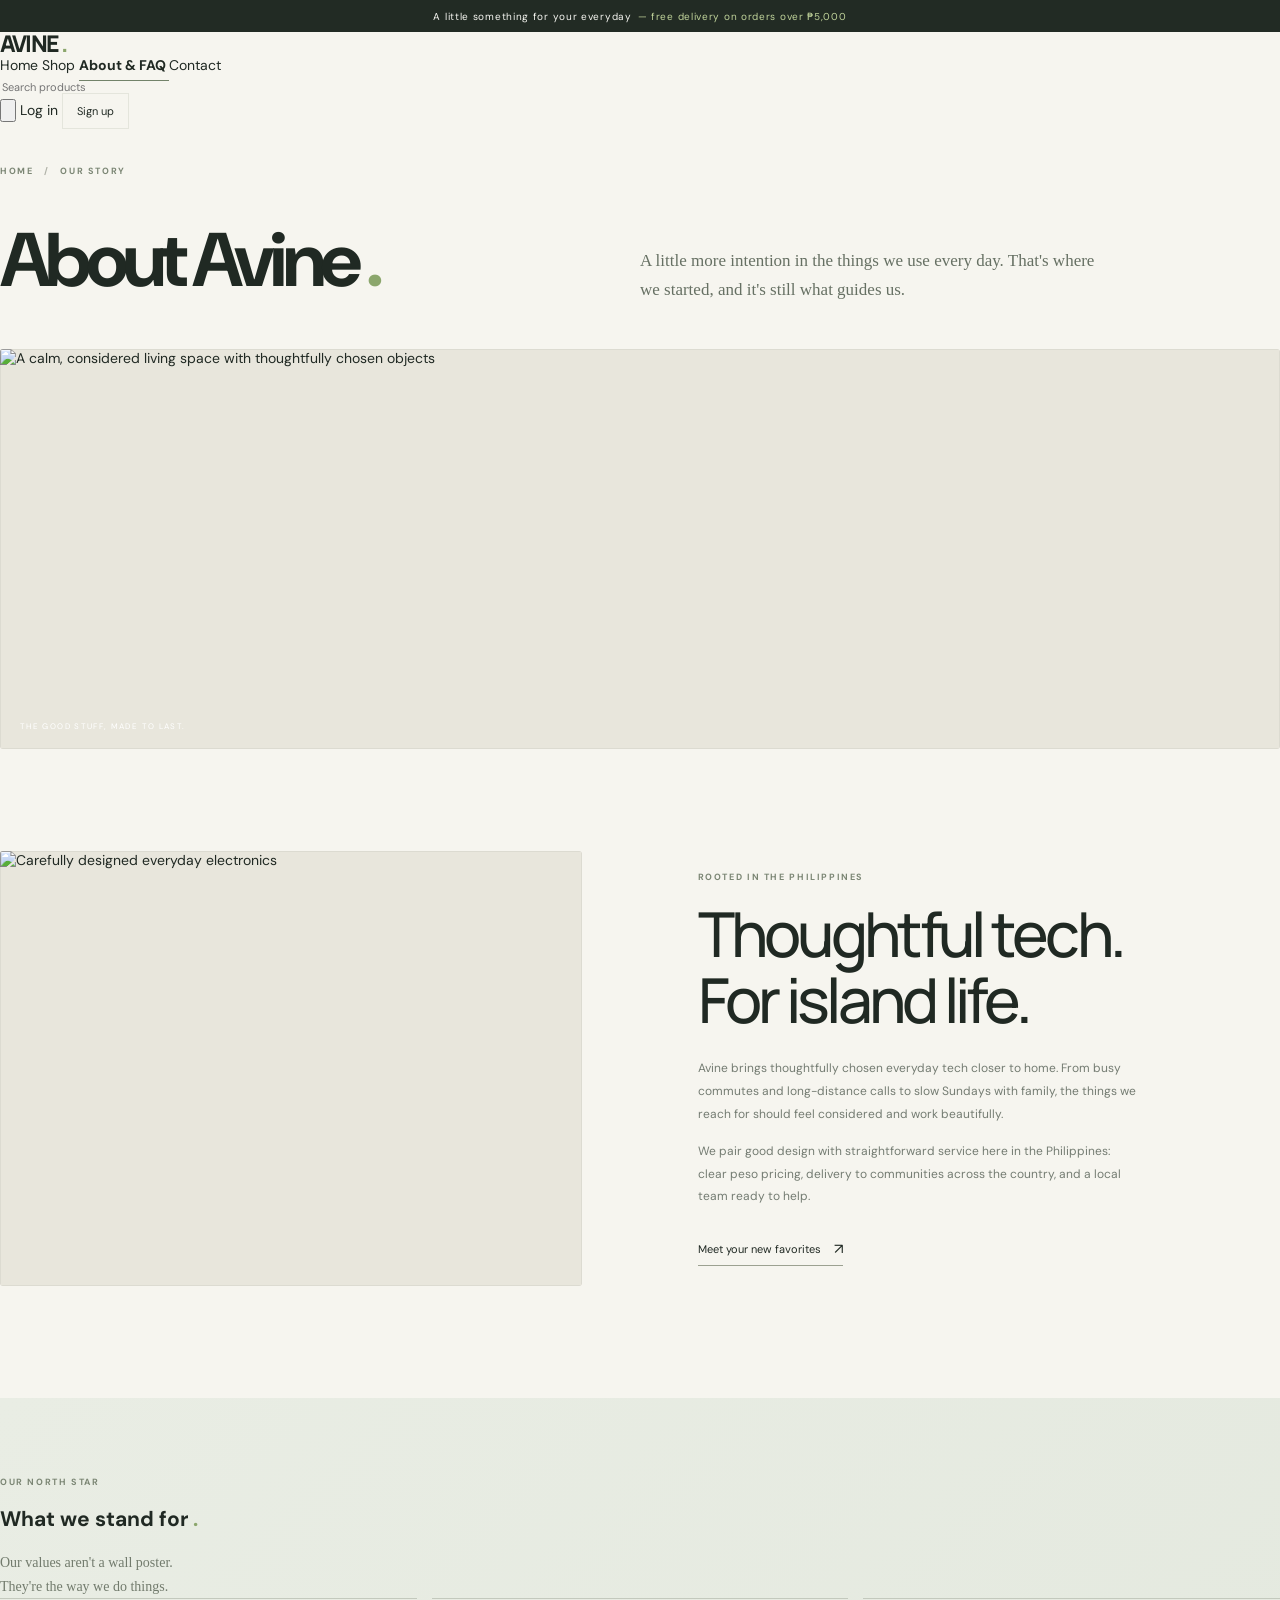
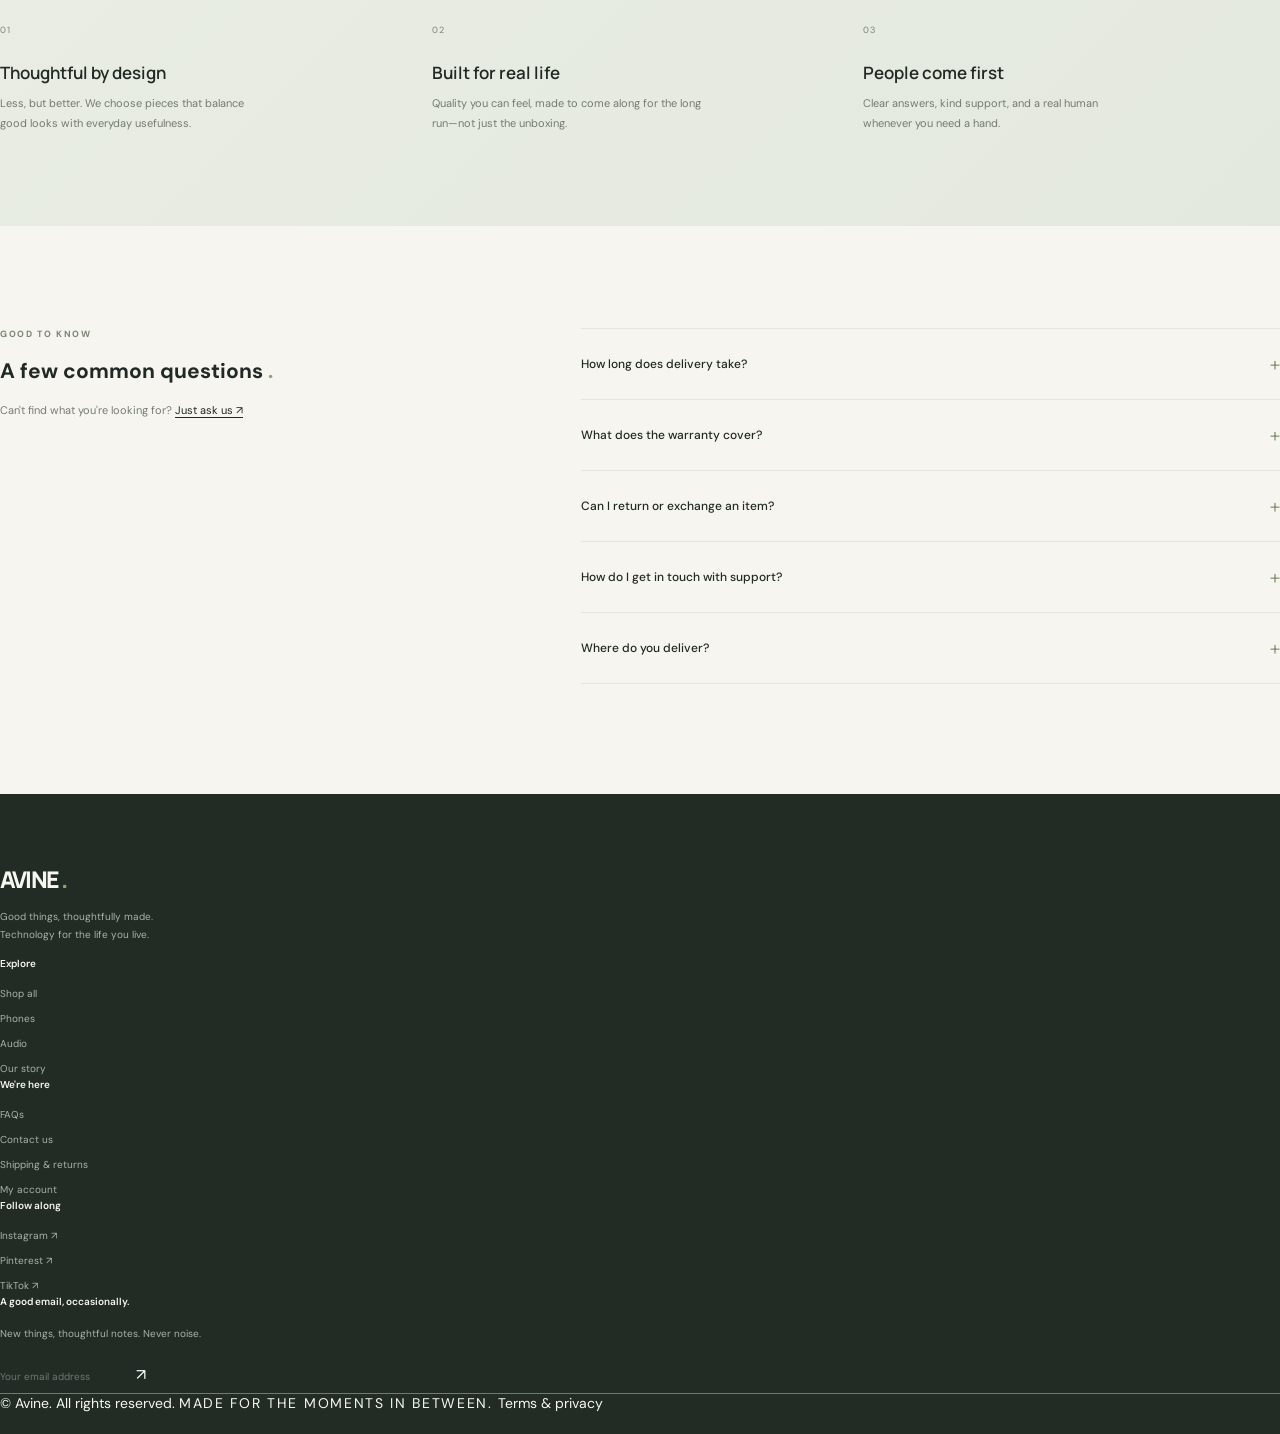
==== about-faq.html @ 767d678d "fixed layout" ====
<!DOCTYPE html>
<html class="scroll-smooth" lang="en-PH">
 <head>
  <meta charset="utf-8"/>
  <meta content="width=device-width, initial-scale=1.0" name="viewport"/>
  <meta content="#f4f2eb" name="theme-color"/>
  <title>
   Our story &amp; FAQs — AVINE
  </title>
  <script>
   if(localStorage.getItem('avine-theme')==='dark')document.documentElement.classList.add('dark');
  </script>
  <script src="https://cdn.tailwindcss.com">
  </script>
  <script>
   tailwind.config={darkMode:'class',theme:{extend:{fontFamily:{sans:['Inter','sans-serif'],display:['Manrope','sans-serif']}}}}
  </script>
  <link href="https://fonts.googleapis.com" rel="preconnect"/>
  <link crossorigin="" href="https://fonts.gstatic.com" rel="preconnect"/>
  <link href="https://fonts.googleapis.com/css2?family=DM+Sans:wght@400;500;600;700&amp;family=Manrope:wght@400;500;600;700;800&amp;display=swap" rel="stylesheet"/>
  <link href="styles.css" rel="stylesheet"/>
 </head>
 <body data-page="about">
  <div class="announcement flex h-8 items-center justify-center gap-1.5 bg-[#222b24] text-[10px] tracking-[.07em] text-[#f8f8f3] dark:bg-[#101612] dark:text-[#edf1e9]">
   A little something for your everyday
   <span class="text-[#c1d49b] dark:text-[#c7d9ad]">
    — free delivery on orders over ₱5,000
   </span>
  </div>
  <header class="site-header relative z-10 flex h-[82px] items-center justify-between border-b border-[var(--line)] bg-[var(--paper)] px-[52px] max-[1200px]:px-[30px] max-[760px]:h-[68px] max-[760px]:px-4 sticky top-0 shadow-[0_5px_24px_rgba(35,44,36,.035)] backdrop-blur-[16px] dark:bg-[rgba(23,29,25,.96)] dark:border-[var(--line)]">
   <a aria-label="Avine home" class="brand" href="index.html">
    AVINE
    <span class="brand-dot">
     .
    </span>
   </a>
   <button aria-expanded="false" aria-label="Open navigation" class="menu-toggle">
    <span>
    </span>
    <span>
    </span>
   </button>
   <nav aria-label="Main navigation" class="main-nav min-[761px]:flex items-center gap-[31px] ml-[5%] max-[1200px]:gap-[19px] max-[1200px]:ml-[1%]">
    <a href="index.html">
     Home
    </a>
    <a href="shop.html">
     Shop
    </a>
    <a class="active text-[var(--ink)] text-[12px] text-[var(--muted)] transition-colors hover:text-[var(--ink)] dark:text-[#edf1e9]" href="about-faq.html">
     About &amp; FAQ
    </a>
    <a href="contact.html">
     Contact
    </a>
   </nav>
   <div class="header-actions flex items-center gap-[22px] max-[1200px]:gap-3 max-[760px]:gap-2 max-[390px]:gap-[7px]">
    <form action="shop.html" class="search-form flex h-[34px] w-[178px] items-center border-b border-[var(--line)] max-[1200px]:w-[135px] max-[760px]:w-auto max-[760px]:border-0">
     <input aria-label="Search products" class="w-full border-0 bg-transparent text-[11px] text-[var(--ink)] outline-none" name="q" placeholder="Search products"/>
     <button aria-label="Search">
      <svg class="h-[17px] w-[17px] fill-none stroke-current" viewbox="0 0 24 24">
       <circle cx="11" cy="11" r="7">
       </circle>
       <path d="m16 16 4 4">
       </path>
      </svg>
     </button>
    </form>
    <button aria-label="Switch color theme" class="theme-toggle inline-flex cursor-pointer items-center border-0 bg-transparent p-[5px]">
     <svg class="h-[17px] w-[17px] fill-none stroke-current sun-icon" viewbox="0 0 24 24">
      <circle cx="12" cy="12" r="4">
      </circle>
      <path d="M12 2v2m0 16v2M4.93 4.93l1.42 1.42m11.3 11.3 1.42 1.42M2 12h2m16 0h2M4.93 19.07l1.42-1.42m11.3-11.3 1.42-1.42">
      </path>
     </svg>
     <svg class="h-[17px] w-[17px] fill-none stroke-current moon-icon" viewbox="0 0 24 24">
      <path d="M20.2 15.1A8.5 8.5 0 0 1 8.9 3.8 8.5 8.5 0 1 0 20.2 15.1Z">
      </path>
     </svg>
    </button>
    <a class="login-link text-[11px]" href="auth.html">
     Log in
    </a>
    <a class="cart-link flex items-center gap-[7px] whitespace-nowrap text-[11px]" href="auth.html">
     <svg class="h-[17px] w-[17px] fill-none stroke-current" viewbox="0 0 24 24">
      <path d="M3 3h2l2.2 11.1a2 2 0 0 0 2 1.6h8.9a2 2 0 0 0 1.9-1.4L22 8H6">
      </path>
      <circle cx="10" cy="20" r="1">
      </circle>
      <circle cx="18" cy="20" r="1">
      </circle>
     </svg>
     <span>
      Cart (
      <b data-cart-count="">
       0
      </b>
      )
     </span>
    </a>
   </div>
  </header>
  <main>
   <section class="about-intro section-wrap mx-auto w-[min(1280px,calc(100%-104px))] max-[1200px]:w-[calc(100%-60px)] max-[760px]:w-[calc(100%-40px)]">
    <p class="eyebrow">
     <a href="index.html">
      HOME
     </a>
     <span>
      /
     </span>
     OUR STORY
    </p>
    <div class="about-intro-grid">
     <h1 class="font-[var(--display)] text-[clamp(58px,7.4vw,106px)] font-medium leading-[.95] tracking-[-.075em] mb-[22px]">
      About Avine
      <span class="brand-dot">
       .
      </span>
     </h1>
     <p>
      A little more intention in the things we use every day. That's where we started, and it's still what guides us.
     </p>
    </div>
    <div class="about-intro-image">
     <img alt="A calm, considered living space with thoughtfully chosen objects" src="https://images.unsplash.com/photo-1494438639946-1ebd1d20bf85?auto=format&amp;fit=crop&amp;w=1800&amp;q=85"/>
     <span>
      THE GOOD STUFF, MADE TO LAST.
     </span>
    </div>
   </section>
   <section class="section-wrap story-section mx-auto w-[min(1280px,calc(100%-104px))] max-[1200px]:w-[calc(100%-60px)] max-[760px]:w-[calc(100%-40px)]">
    <div class="story-image">
     <img alt="Carefully designed everyday electronics" src="https://images.unsplash.com/photo-1498049794561-7780e7231661?auto=format&amp;fit=crop&amp;w=1000&amp;q=85"/>
    </div>
    <div class="story-copy">
     <p class="eyebrow">
      ROOTED IN THE PHILIPPINES
     </p>
     <h2>
      Thoughtful tech.
      <br/>
      For island life.
     </h2>
     <p>
      Avine brings thoughtfully chosen everyday tech closer to home. From busy commutes and long-distance calls to slow Sundays with family, the things we reach for should feel considered and work beautifully.
     </p>
     <p>
      We pair good design with straightforward service here in the Philippines: clear peso pricing, delivery to communities across the country, and a local team ready to help.
     </p>
     <a class="text-link" href="shop.html">
      Meet your new favorites
      <span>
       ↗
      </span>
     </a>
    </div>
   </section>
   <section class="values-section">
    <div class="section-wrap mx-auto w-[min(1280px,calc(100%-104px))] max-[1200px]:w-[calc(100%-60px)] max-[760px]:w-[calc(100%-40px)]">
     <div class="section-heading mb-[43px] flex items-end justify-between max-[760px]:mb-[27px] max-[760px]:gap-[13px] max-[760px]:items-start max-[760px]:flex-col">
      <div>
       <p class="eyebrow">
        OUR NORTH STAR
       </p>
       <h2 class="font-[var(--display)] text-[clamp(30px,3.3vw,43px)] font-medium leading-[1.15] tracking-[-.065em] max-[760px]:text-[29px] max-[390px]:text-[26px]">
        What we stand for
        <span class="brand-dot">
         .
        </span>
       </h2>
      </div>
      <p>
       Our values aren't a wall poster.
       <br/>
       They're the way we do things.
      </p>
     </div>
     <div class="standards-grid">
      <article>
       <span>
        01
       </span>
       <h3>
        Thoughtful by design
       </h3>
       <p>
        Less, but better. We choose pieces that balance good looks with everyday usefulness.
       </p>
      </article>
      <article>
       <span>
        02
       </span>
       <h3>
        Built for real life
       </h3>
       <p>
        Quality you can feel, made to come along for the long run—not just the unboxing.
       </p>
      </article>
      <article>
       <span>
        03
       </span>
       <h3>
        People come first
       </h3>
       <p>
        Clear answers, kind support, and a real human whenever you need a hand.
       </p>
      </article>
     </div>
    </div>
   </section>
   <section class="section-wrap faq-section mx-auto w-[min(1280px,calc(100%-104px))] max-[1200px]:w-[calc(100%-60px)] max-[760px]:w-[calc(100%-40px)]" id="faq">
    <div class="faq-heading">
     <p class="eyebrow">
      GOOD TO KNOW
     </p>
     <h2 class="font-[var(--display)] text-[clamp(30px,3.3vw,43px)] font-medium leading-[1.15] tracking-[-.065em] max-[760px]:text-[29px] max-[390px]:text-[26px]">
      A few common questions
      <span class="brand-dot">
       .
      </span>
     </h2>
     <p>
      Can't find what you're looking for?
      <a href="contact.html">
       Just ask us ↗
      </a>
     </p>
    </div>
    <div class="faq-list">
     <details>
      <summary>
       How long does delivery take?
       <span>
        +
       </span>
      </summary>
      <p>
       Metro Manila orders usually arrive in 1–3 business days; provincial deliveries typically take 3–7 business days. Delivery times can vary for remote areas and during peak periods. Delivery is free on orders over ₱5,000, and we'll share tracking details when your order is on its way.
      </p>
     </details>
     <details>
      <summary>
       What does the warranty cover?
       <span>
        +
       </span>
      </summary>
      <p>
       Every Avine purchase includes a 2-year limited warranty covering defects in materials and workmanship. If something doesn't feel right, reach out and our team will help make it right.
      </p>
     </details>
     <details>
      <summary>
       Can I return or exchange an item?
       <span>
        +
       </span>
      </summary>
      <p>
       Absolutely. You have 30 days from delivery to request a return or exchange for an unused item in its original packaging. Contact our local support team and we'll guide you through the process. Return conditions and any applicable fees will be confirmed before you send an item back.
      </p>
     </details>
     <details>
      <summary>
       How do I get in touch with support?
       <span>
        +
       </span>
      </summary>
      <p>
       Our support team is here Monday–Friday, 9:00am–6:00pm Philippine Time (PHT). Email us at hello@avine.ph or use the
       <a href="contact.html">
        contact form
       </a>
       . We aim to respond within one business day.
      </p>
     </details>
     <details>
      <summary>
       Where do you deliver?
       <span>
        +
       </span>
      </summary>
      <p>
       We deliver to serviceable addresses across the Philippines. Availability and delivery times may vary by location. Check your address at checkout or contact our team if you'd like help confirming coverage.
      </p>
     </details>
    </div>
   </section>
  </main>
  <footer class="site-footer">
   <div class="section-wrap mx-auto w-[min(1280px,calc(100%-104px))] max-[1200px]:w-[calc(100%-60px)] max-[760px]:w-[calc(100%-40px)]">
    <div class="footer-top grid grid-cols-[1.3fr_.7fr_.8fr_.8fr_1.35fr] gap-[35px] pb-[57px] max-[1200px]:grid-cols-[1.1fr_.7fr_.8fr_.8fr_1.2fr] max-[1200px]:gap-5 max-[760px]:grid-cols-2 max-[760px]:gap-x-[18px] max-[760px]:gap-y-8 max-[760px]:pb-[35px]">
     <div class="footer-brand">
      <a class="brand" href="index.html">
       AVINE
       <span class="brand-dot">
        .
       </span>
      </a>
      <p>
       Good things, thoughtfully made.
       <br/>
       Technology for the life you live.
      </p>
     </div>
     <div class="footer-column">
      <h4>
       Explore
      </h4>
      <a href="shop.html">
       Shop all
      </a>
      <a href="shop.html?category=Phones">
       Phones
      </a>
      <a href="shop.html?category=Audio">
       Audio
      </a>
      <a href="about-faq.html">
       Our story
      </a>
     </div>
     <div class="footer-column">
      <h4>
       We're here
      </h4>
      <a href="#faq">
       FAQs
      </a>
      <a href="contact.html">
       Contact us
      </a>
      <a href="contact.html">
       Shipping &amp; returns
      </a>
      <a href="auth.html">
       My account
      </a>
     </div>
     <div class="footer-column footer-social">
      <h4>
       Follow along
      </h4>
      <a href="https://www.instagram.com/">
       Instagram ↗
      </a>
      <a href="https://www.pinterest.com/">
       Pinterest ↗
      </a>
      <a href="https://www.tiktok.com/">
       TikTok ↗
      </a>
     </div>
     <div class="footer-newsletter">
      <h4>
       A good email, occasionally.
      </h4>
      <p>
       New things, thoughtful notes. Never noise.
      </p>
      <form class="newsletter-form flex">
       <input aria-label="Your email address" class="min-w-0 flex-1 bg-transparent" placeholder="Your email address" required="" type="email"/>
       <button aria-label="Subscribe">
        ↗
       </button>
      </form>
     </div>
    </div>
    <div class="footer-bottom flex items-center justify-between border-t border-[#495148] pt-[17px] text-[8px] text-[#aeb5ab] dark:border-[#374138] max-[760px]:grid max-[760px]:grid-cols-[1fr_auto] max-[760px]:gap-3">
     <span>
      © Avine. All rights reserved.
     </span>
     <span>
      MADE FOR THE MOMENTS IN BETWEEN.
     </span>
     <a href="about-faq.html">
      Terms &amp; privacy
     </a>
    </div>
   </div>
  </footer>
  <div aria-live="polite" class="toast" role="status">
  </div>
  <script src="script.js">
  </script>
 </body>
</html>
---- styles.css ----
:root{--paper:#f4f2eb;--surface:#fbfaf6;--ink:#1c211e;--muted:#787d74;--line:#dedfd6;--accent:#c1d49b;--accent-dark:#25372c;--white:#fff;--serif:Georgia,"Times New Roman",serif;--sans:"DM Sans",Arial,sans-serif;--display:"Manrope","DM Sans",Arial,sans-serif}
*{box-sizing:border-box}html{scroll-behavior:smooth}body{margin:0;background:var(--paper);color:var(--ink);font-family:var(--sans);font-size:14px;-webkit-font-smoothing:antialiased;transition:background .25s,color .25s}body,button,input,select,textarea{font-family:var(--sans)}button,a,input,select,textarea{-webkit-tap-highlight-color:transparent}button{color:inherit}a{color:inherit;text-decoration:none}img{display:block;max-width:100%}.brand{font:800 23px/1 var(--display);letter-spacing:-1.6px;color:var(--ink)}.brand-dot{color:#8ba66c}.main-nav a.active{font-weight:700}.search-form input{border:0;outline:0;background:transparent;font-size:11px;color:var(--ink)}.search-form button{border:0;background:transparent;padding:4px;cursor:pointer}.search-form svg,.cart-link svg,.theme-toggle svg{fill:none;stroke:currentColor;stroke-width:1.6;stroke-linecap:round;stroke-linejoin:round}.moon-icon{display:none}.dark .sun-icon{display:none}.dark .moon-icon{display:block}.cart-link b{font-weight:500}.menu-toggle{display:none}.eyebrow{margin:0 0 20px;font-size:9px;letter-spacing:.18em;font-weight:700;color:#7b8674}.eyebrow-line{display:inline-block;width:29px;height:1px;background:#829073;vertical-align:middle;margin-right:8px}.hero h1 span{font-family:var(--serif);font-style:italic;font-weight:400;letter-spacing:-.06em}.button span{font-size:16px;font-weight:400}.carousel-controls{display:flex;align-items:center;gap:14px;margin-top:70px}.carousel-controls>button{border:1px solid #c7c9bf;background:transparent;border-radius:50%;width:34px;height:34px;cursor:pointer}.carousel-dots{display:flex;gap:6px;margin:0 6px}.carousel-dots button{height:6px;width:6px;border:0;border-radius:50%;background:#c0c4b8;padding:0;cursor:pointer}.carousel-dots button.selected{background:#28372d;width:19px;border-radius:8px}.slide-count{font-size:10px;color:#626b61;margin-left:13px}.slide-count i{font-style:normal;color:#a0a497;margin:0 5px}.hero-art{position:relative;min-height:565px;background:#c9d1c4;overflow:hidden}.hero-image{position:absolute;inset:0;background-image:url("https://images.unsplash.com/photo-1605236453806-6ff36851218e?auto=format&fit=crop&w=1500&q=90");background-size:cover;background-position:center 46%;transition:background-image .45s}.hero-art:after{content:"";position:absolute;inset:0;background:linear-gradient(90deg,rgba(228,232,222,.08),transparent 26%),linear-gradient(0deg,rgba(20,25,20,.25),transparent 25%)}.hero-caption{position:absolute;bottom:25px;left:30px;right:30px;z-index:1;color:white;display:flex;justify-content:space-between;font-size:8px;letter-spacing:.13em}.hero-orbit{position:absolute;top:12%;right:9%;height:180px;width:180px;border:1px solid rgba(255,255,255,.44);border-radius:50%;z-index:1}.hero-side-note{position:absolute;right:23px;top:43%;writing-mode:vertical-rl;letter-spacing:.16em;font-size:8px;color:#57634f;z-index:2}
.categories-section{padding-top:104px;padding-bottom:111px}.section-heading .eyebrow{margin-bottom:11px}.text-link{font-size:11px;border-bottom:1px solid #9ca191;padding:0 0 6px;display:inline-flex;gap:13px;align-items:center}.text-link span{font-size:15px}.category-img{height:250px;background-color:#e8e6dc;background-size:cover;background-position:center;transition:background-size .35s,transform .35s;position:relative;overflow:hidden}.category-img:after{content:"";position:absolute;inset:0;background:linear-gradient(0deg,rgba(18,22,18,.16),transparent 38%)}.category-card:hover .category-img{transform:translateY(-3px)}.category-phone .category-img{background-image:url("https://images.unsplash.com/photo-1598327105666-5b89351aff97?auto=format&fit=crop&w=700&q=80")}.category-audio .category-img{background-image:url("https://images.unsplash.com/photo-1505740420928-5e560c06d30e?auto=format&fit=crop&w=700&q=80")}.category-wearables .category-img{background-image:url("https://images.unsplash.com/photo-1546868871-7041f2a55e12?auto=format&fit=crop&w=700&q=80")}.category-accessories .category-img{background-image:url("https://images.unsplash.com/photo-1523206489230-c012c64b2b48?auto=format&fit=crop&w=700&q=80")}.category-label{display:flex;justify-content:space-between;padding:15px 1px;font-size:11px}.category-label b{font-weight:400;font-size:15px}
.featured-section{background:var(--surface);padding:89px 0 70px}.product-image-wrap{height:280px;background:#eeede7;position:relative;overflow:hidden}.product-image{width:100%;height:100%;object-fit:cover;transition:transform .45s}.product-card{display:flex;flex-direction:column;min-height:100%;padding-bottom:12px;background:var(--surface);border:1px solid rgba(220,223,213,.72);overflow:hidden;transition:transform .25s,box-shadow .25s,border-color .25s}.product-card:hover{transform:translateY(-4px);box-shadow:0 14px 34px rgba(34,43,36,.08);border-color:#d5dccb}.product-card:hover .product-image{transform:scale(1.035)}.product-tag{position:absolute;left:12px;top:12px;background:rgba(251,250,246,.9);padding:6px 9px;font-size:8px;letter-spacing:.08em;text-transform:uppercase}.quick-view-button{position:absolute;bottom:11px;left:11px;right:11px;padding:12px;background:rgba(251,250,246,.94);border:0;font-size:10px;text-align:center;cursor:pointer;opacity:0;transform:translateY(5px);transition:.2s}.product-card:hover .quick-view-button,.quick-view-button:focus{opacity:1;transform:translateY(0)}.product-info{padding:14px 14px 0;gap:12px}.product-info h3{font-size:12px;font-weight:500;margin:0 0 4px}.product-category{font-size:9px;color:var(--muted);margin:0}.product-description{margin:8px 14px 0;padding-top:1px;font-size:9px;line-height:1.6;color:var(--muted);min-height:36px}.product-price{font-size:12px;white-space:nowrap;padding-top:2px}.featured-bottom{display:flex;align-items:center;justify-content:space-between;margin-top:47px}.featured-bottom>span{font-size:8px;letter-spacing:.15em;color:var(--muted)}.values-strip{padding:47px 0;background:#e8ebe2}.values-grid article{align-items:flex-start}.value-icon{flex:0 0 36px;height:36px;display:grid;place-items:center;border:1px solid #bec6b6;border-radius:50%;font-size:15px;color:#596c50}.values-grid h3{font:600 13px var(--display);margin:1px 0 8px}.values-grid p{font-size:10px;line-height:1.7;color:var(--muted);margin:0;max-width:245px}
.site-footer{background:#222b24;color:#f7f7f0;padding:66px 0 22px}.footer-brand .brand{color:#f7f7f0}.footer-brand p,.footer-newsletter p{font-size:10px;line-height:1.8;color:#acb2a8;margin-top:16px}.footer-column,.footer-newsletter{display:flex;flex-direction:column;align-items:flex-start;gap:12px}.footer-column h4,.footer-newsletter h4{font-size:10px;font-weight:600;margin:3px 0 5px;color:#f5f6ef}.footer-column a{font-size:10px;color:#acb2a8}.footer-column a:hover{color:#fff}.footer-newsletter p{margin:0 0 2px}.newsletter-form{width:100%;border-bottom:1px solid #596058;margin-top:3px}.newsletter-form input{flex:1;min-width:0;background:none;border:0;outline:0;color:#fff;padding:10px 0;font-size:10px}.newsletter-form button{border:0;background:none;color:white;font-size:16px;cursor:pointer}.footer-bottom span:nth-child(2){letter-spacing:.12em}
.shop-banner{padding:43px 0 53px;border-bottom:1px solid var(--line)}.shop-banner .eyebrow,.contact-heading .eyebrow,.about-intro>.eyebrow{margin:0 0 35px}.shop-banner .eyebrow span,.contact-heading .eyebrow span,.about-intro>.eyebrow span{padding:0 7px;color:#b0b2a8}.shop-banner-row,.contact-title-row{display:flex;align-items:end;justify-content:space-between}.shop-banner h1,.contact-heading h1,.about-intro h1{font-size:clamp(45px,6vw,76px);margin-bottom:11px}.shop-banner-row p,.contact-title-row p{font-size:12px;color:var(--muted);margin:0}.shop-side-note{font-size:8px;line-height:1.8;letter-spacing:.14em;color:#888e82;text-align:right;padding-bottom:4px}.shop-layout{display:grid;grid-template-columns:210px 1fr;gap:47px;padding-top:51px;padding-bottom:105px}.filters-panel{border-right:1px solid var(--line);padding-right:26px}.filter-heading{display:flex;justify-content:space-between;align-items:center;padding-bottom:19px;border-bottom:1px solid var(--line)}.filter-heading h2{font-size:13px;font-weight:600;margin:0}.clear-filters{border:0;background:none;text-decoration:underline;text-underline-offset:3px;color:var(--muted);font-size:9px;cursor:pointer}.filter-group{padding:22px 0;border-bottom:1px solid var(--line)}.filter-group h3{font-size:11px;font-weight:600;margin:0 0 15px}.filter-group>label{display:flex;align-items:center;gap:9px;margin:11px 0;font-size:10px;cursor:pointer}.filter-group input[type=checkbox]{appearance:none;width:14px;height:14px;border:1px solid #b5b8ad;margin:0;cursor:pointer;position:relative}.filter-group input[type=checkbox]:checked{background:#28372d;border-color:#28372d}.filter-group input[type=checkbox]:checked:after{content:"✓";color:white;position:absolute;top:-2px;left:2px;font-size:11px}.filter-group label small{margin-left:auto;color:#a0a297;font-size:9px}.price-inputs{display:flex;align-items:end;gap:8px}.price-inputs>i{padding-bottom:8px;color:#a0a297;font-style:normal}.price-inputs label{display:flex;flex-direction:column;gap:6px;flex:1}.price-inputs label span{font-size:9px;color:var(--muted)}.price-inputs input{height:33px;width:100%;border:1px solid var(--line);background:var(--paper);padding:0 8px;font-size:10px;color:var(--ink);outline:0}.price-filter>input[type=range]{width:100%;margin-top:17px;accent-color:#596c50}.filter-note{margin-top:26px;padding:16px;background:#e8ebe2;display:flex;gap:12px;align-items:flex-start}.filter-note span{color:#6d805e}.filter-note p{font-size:9px;line-height:1.65;margin:0;color:#687064}.results-heading{display:flex;align-items:center;justify-content:space-between;margin:0 0 23px}.results-heading>p{font-size:10px;color:var(--muted);margin:0}.results-heading>p span{color:var(--ink);font-weight:600}.sort-label{font-size:10px;color:var(--muted);display:flex;align-items:center;gap:8px}.sort-label select{border:0;background:transparent;color:var(--ink);font-size:10px;outline:0}.shop-product-grid{grid-template-columns:repeat(3,minmax(0,1fr));gap:29px 14px}.shop-product-grid .product-image-wrap{height:230px}.shop-product-grid .quick-view-button{opacity:1;transform:none;left:auto;right:10px;bottom:10px;width:auto;padding:10px 12px}.pagination{display:flex;align-items:center;justify-content:center;gap:6px;margin-top:49px}.pagination button{height:32px;min-width:32px;padding:0 10px;background:none;border:1px solid transparent;font-size:10px;cursor:pointer}.pagination button.active{border-color:var(--ink);background:var(--ink);color:white}.pagination button:disabled{opacity:.35;cursor:default}.mobile-filter-toggle{display:none}.skeleton-card{min-width:0}.skeleton-image,.skeleton-line{background:linear-gradient(100deg,#eae9e2 20%,#f3f2ec 40%,#eae9e2 60%);background-size:200% 100%;animation:shimmer 1.35s infinite;height:230px}.skeleton-line{height:12px;width:70%;margin-top:15px}.skeleton-line.short{width:40%;height:9px;margin-top:8px}@keyframes shimmer{to{background-position-x:-200%}}.empty-state{grid-column:1/-1;padding:80px 20px;text-align:center}.empty-state h3{font:500 25px var(--display);margin:0 0 10px}.empty-state p{font-size:12px;color:var(--muted)}
.about-intro{padding-top:43px}.about-intro .eyebrow{margin-bottom:34px}.about-intro-grid{display:grid;grid-template-columns:1fr 1fr;align-items:end;margin-bottom:39px}.about-intro h1{margin:0}.about-intro-grid>p{font:400 17px/1.7 var(--serif);max-width:455px;margin:0 0 5px;color:#667063}.about-intro-image{height:400px;position:relative;overflow:hidden;background:#e8e6dc}.about-intro-image img{width:100%;height:100%;object-fit:cover}.about-intro-image>span{position:absolute;bottom:18px;left:20px;font-size:8px;letter-spacing:.17em;color:white}.story-section{padding-top:102px;padding-bottom:112px;display:grid;grid-template-columns:1fr 1fr;gap:9%;align-items:center}.story-image{height:435px;overflow:hidden;background:#e8e6dc}.story-image img{width:100%;height:100%;object-fit:cover}.story-copy{max-width:440px}.story-copy .eyebrow{margin-bottom:18px}.story-copy h2{font:500 clamp(40px,5vw,62px)/1.07 var(--display);letter-spacing:-.06em;margin:0 0 24px}.story-copy>p:not(.eyebrow){font-size:12px;line-height:1.9;color:var(--muted);margin:0 0 14px}.story-copy .text-link{margin-top:17px}.values-section{background:#e8ebe2;padding:78px 0 88px}.values-section .section-heading>p{font:14px/1.7 var(--serif);color:#727b6d;margin:0 4% 0 0}.standards-grid{display:grid;grid-template-columns:repeat(3,1fr);gap:15px}.standards-grid article{border-top:1px solid #c3c9bd;padding:20px 20px 5px 0}.standards-grid article>span{font-size:9px;color:#7b886f;letter-spacing:.12em}.standards-grid h3{font:600 17px var(--display);margin:24px 0 10px}.standards-grid p{font-size:11px;line-height:1.75;color:#737b70;max-width:270px;margin:0}.faq-section{padding-top:102px;padding-bottom:110px;display:grid;grid-template-columns:.8fr 1.2fr;gap:9%}.faq-heading .eyebrow{margin-bottom:16px}.faq-heading h2{max-width:400px}.faq-heading>p:last-child{font-size:11px;color:var(--muted);margin-top:17px}.faq-heading>p a,.faq-list a{color:var(--ink);text-decoration:underline;text-underline-offset:3px}.faq-list details{border-bottom:1px solid var(--line)}.faq-list details:first-child{border-top:1px solid var(--line)}.faq-list summary{list-style:none;cursor:pointer;padding:20px 0;display:flex;justify-content:space-between;align-items:center;font-size:12px;font-weight:500}.faq-list summary::-webkit-details-marker{display:none}.faq-list summary span{font-size:20px;font-weight:300;color:#829073;transition:transform .2s}.faq-list details[open] summary span{transform:rotate(45deg)}.faq-list details>p{font-size:11px;line-height:1.8;color:var(--muted);margin:0;padding:0 35px 20px 0;max-width:600px}
.contact-heading{padding-top:43px;padding-bottom:36px}.contact-heading .eyebrow{margin-bottom:34px}.contact-title-row h1{margin-top:0}.contact-form-wrap{padding-top:9px}.contact-form-wrap>.eyebrow{margin-bottom:12px}.contact-form-wrap h2,.reach-card h2{font:500 28px var(--display);letter-spacing:-.04em;margin:0 0 27px}.contact-form>label{font-weight:600}.contact-form input,.contact-form select,.contact-form textarea,.auth-form-box input:not([type=checkbox]){width:100%;border:1px solid var(--line);background:var(--surface);color:var(--ink);padding:13px 12px;font-size:11px;outline:0;resize:vertical;transition:border .2s}.contact-form input:focus,.contact-form select:focus,.contact-form textarea:focus,.auth-form-box input:focus{border-color:#829073}.contact-form select{height:42px}.contact-form textarea{min-height:112px}.form-success{display:none;align-self:center;font-size:11px;color:#4f7146;margin:0}.form-success.show{display:block}.reach-column{display:flex;flex-direction:column;gap:17px}.reach-card{background:#e8ebe2;padding:29px 30px 23px}.reach-card>.eyebrow{margin-bottom:12px}.reach-card h2{margin-bottom:24px}.reach-detail{border-top:1px solid #c9cec3;padding:15px 0 12px;display:flex;justify-content:space-between;gap:15px}.reach-detail>span,.map-caption>div>span{font-size:8px;letter-spacing:.12em;color:#798272}.reach-detail>a,.reach-detail>p{margin:0;text-align:right;font-size:11px;line-height:1.6}.reach-note{font-size:9px;color:#7c8477;margin:6px 0 0}.map-card{border:1px solid var(--line);background:var(--surface)}.map-art{height:190px;position:relative;overflow:hidden;background:#e4e8de;background-image:linear-gradient(32deg,transparent 47%,rgba(255,255,255,.8) 48%,rgba(255,255,255,.8) 50%,transparent 51%),linear-gradient(128deg,transparent 40%,rgba(255,255,255,.78) 41%,rgba(255,255,255,.78) 43%,transparent 44%),linear-gradient(90deg,rgba(190,200,182,.32) 1px,transparent 1px),linear-gradient(rgba(190,200,182,.32) 1px,transparent 1px);background-size:auto,auto,48px 48px,48px 48px}.map-road{position:absolute;height:9px;width:140%;left:-20%;background:rgba(255,255,255,.85);transform:rotate(-22deg);top:43%}.road-two{transform:rotate(42deg);top:42%;left:-18%}.road-three{height:5px;transform:rotate(4deg);top:70%}.map-park{position:absolute;width:108px;height:70px;right:12%;top:10%;border-radius:45% 10% 40% 20%;background:#c6d4ba;transform:rotate(-18deg)}.map-pin{position:absolute;left:51%;top:37%;height:32px;width:32px;border-radius:50% 50% 50% 4px;transform:rotate(-45deg);display:grid;place-items:center;background:#334637;color:white;font:700 12px var(--display);box-shadow:0 4px 10px #27382c45}.map-pin::first-letter{transform:rotate(45deg)}.map-label{position:absolute;left:calc(51% + 27px);top:51%;font-size:7px;letter-spacing:.12em;color:#5f6c59}.map-caption{padding:14px 17px;display:flex;justify-content:space-between;align-items:center}.map-caption p{font-size:10px;margin:5px 0 0}.map-caption>span{font-size:8px;line-height:1.7;color:var(--muted);text-align:right}
.modal-backdrop{position:fixed;inset:0;z-index:50;background:rgba(17,21,18,.58);display:none;align-items:center;justify-content:center;padding:20px}.modal-backdrop.open{display:flex}.quick-modal{position:relative;width:min(800px,100%);min-height:420px;background:var(--surface);display:grid;grid-template-columns:1fr 1fr;animation:modal-in .22s ease-out}.quick-modal .modal-close{position:absolute;right:15px;top:12px;border:0;background:none;font-size:25px;font-weight:300;cursor:pointer;z-index:2}.quick-image{min-height:420px;background:#eeede7 center/cover}.quick-info{padding:55px 39px 38px}.quick-info .eyebrow{margin-bottom:15px}.quick-info h2{font:500 30px var(--display);letter-spacing:-.04em;margin:0 0 9px}.quick-price{font-size:13px;margin:0 0 19px}.quick-description{font-size:11px;line-height:1.8;color:var(--muted);margin:0 0 24px}.quantity-control{width:104px;border:1px solid var(--line);display:flex;justify-content:space-between;align-items:center;height:36px;margin-bottom:13px}.quantity-control button{height:100%;width:33px;border:0;background:transparent;cursor:pointer}.quantity-control span{font-size:11px}.quick-add{width:100%;justify-content:space-between}.quick-shop-link{margin-top:17px}.toast{position:fixed;z-index:100;bottom:24px;left:50%;transform:translate(-50%,20px);background:#25372c;color:#fff;padding:14px 20px;font-size:11px;box-shadow:0 8px 30px #0002;opacity:0;pointer-events:none;transition:.25s}.toast.show{opacity:1;transform:translate(-50%,0)}@keyframes modal-in{from{opacity:0;transform:translateY(12px)}to{opacity:1;transform:translateY(0)}}.auth-header>div{display:flex;align-items:center;gap:10px;font-size:10px;color:var(--muted)}.auth-header .auth-switch{font-size:10px}.auth-header .theme-toggle{margin-left:15px}.auth-switch{border:0;background:none;padding:0;color:#5d744f;text-decoration:underline;text-underline-offset:3px;font-size:11px;cursor:pointer}.auth-visual{position:relative;min-height:700px;background:#d5dacd;overflow:hidden}.auth-visual-image{position:absolute;inset:0;background:linear-gradient(0deg,rgba(23,31,24,.48),transparent 50%),url("https://images.unsplash.com/photo-1512499617640-c74ae3a79d37?auto=format&fit=crop&w=1200&q=85") center/cover}.auth-visual>p{position:absolute;left:11%;bottom:18%;font:500 clamp(35px,5vw,68px)/1.06 var(--display);letter-spacing:-.06em;color:#fff}.auth-visual>span{position:absolute;bottom:34px;left:11%;font-size:8px;letter-spacing:.16em;color:#f0f1e9}.auth-form-box{width:min(390px,100%)}.auth-form-box>.eyebrow{margin-bottom:18px}.auth-form{display:none}.auth-form.active{display:block}.auth-form h1{font:500 clamp(31px,4vw,42px)/1.15 var(--display);letter-spacing:-.06em;margin:0 0 9px}.auth-subtitle{font-size:11px;color:var(--muted);margin:0 0 25px}.auth-form form{display:flex;flex-direction:column;gap:16px}.auth-form form>label:not(.check-label){font-size:10px;font-weight:600;display:flex;flex-direction:column;gap:8px}.auth-form-box input:not([type=checkbox]){height:43px}.forgot-row{display:flex;justify-content:space-between;align-items:center}.forgot-row a{font-size:9px;font-weight:400;color:#617653;text-decoration:underline;text-underline-offset:2px}.check-label{display:flex;align-items:center;gap:8px;font-size:10px;font-weight:400;cursor:pointer}.check-label input{accent-color:#354834;width:14px;height:14px;margin:0}.terms-label a{color:#617653;text-decoration:underline}.field-hint{font-size:9px;color:var(--muted);font-weight:400;margin-top:-3px}.auth-error{display:none;color:#a3433d;font-size:10px;margin:-6px 0 0}.auth-error.show{display:block}.auth-submit{width:100%;justify-content:space-between}.auth-divider{display:flex;align-items:center;gap:14px;margin:20px 0;color:#a0a297;font-size:8px}.auth-divider:before,.auth-divider:after{content:"";height:1px;background:var(--line);flex:1}.google-button{width:100%;height:43px;border:1px solid var(--line);background:transparent;font-size:10px;cursor:pointer}.google-button b{font:700 14px Arial;color:#4285f4;margin-right:8px}.auth-switch-copy{text-align:center;font-size:10px;color:var(--muted);margin:20px 0 0}.auth-back{border-top:1px solid var(--line);margin-top:28px;padding-top:18px;font-size:10px;color:var(--muted)}.signup-form h1{font-size:35px}.signup-form .auth-subtitle{margin-bottom:19px}.signup-form form{gap:12px}.signup-form .auth-switch-copy{margin-top:17px}
.dark{--paper:#191e1b;--surface:#212824;--ink:#edf0e9;--muted:#a3aa9f;--line:#3a433c;--accent:#c1d49b}.dark .announcement,.dark .site-footer{background:#111613}.dark .hero{background:#2b332d}.dark .hero-side-note{color:#b1bba9}.dark .hero-art{background:#303a32}.dark .categories-section .category-img{filter:brightness(.82)}.dark .product-image-wrap,.dark .quick-image,.dark .skeleton-image,.dark .skeleton-line{background-color:#2c332e}.dark .values-strip,.dark .values-section,.dark .reach-card,.dark .filter-note{background:#28312a}.dark .values-grid p,.dark .values-section .section-heading>p,.dark .standards-grid p,.dark .reach-note,.dark .filter-note p{color:#aab3a7}.dark .standards-grid article,.dark .reach-detail{border-color:#414b42}.dark .product-tag,.dark .quick-view-button{background:rgba(30,37,32,.94);color:#f2f3ec}.dark .product-add:hover{background:#e8ebe2;color:#1c211e}.dark .shop-banner .eyebrow,.dark .contact-heading .eyebrow,.dark .about-intro>.eyebrow{color:#a7b49d}.dark .about-intro-grid>p{color:#b4bcaf}.dark .map-art{filter:brightness(.75)}.dark .auth-visual{background:#303a32}.dark .category-phone .category-img,.dark .category-audio .category-img,.dark .category-wearables .category-img,.dark .category-accessories .category-img{filter:brightness(.78)}.dark .contact-form input,.dark .contact-form select,.dark .contact-form textarea,.dark .auth-form-box input:not([type=checkbox]),.dark .price-inputs input{background:#212824}.dark .filter-group input[type=checkbox]:checked{background:#94aa7d;border-color:#94aa7d}.dark .button-outline{border-color:var(--ink)}
@media(max-width:1050px){.hero-side-note{display:none}.category-img{height:210px}.product-image-wrap{height:230px}.shop-layout{gap:30px}.shop-product-grid .product-image-wrap{height:200px}}
@media(max-width:760px){.site-header>.brand{font-size:21px}.menu-toggle{display:flex;flex-direction:column;gap:5px;border:0;background:transparent;padding:8px;order:3}.menu-toggle span{height:1px;width:20px;background:var(--ink)}.main-nav{display:none;position:absolute;top:68px;left:0;right:0;background:var(--paper);padding:18px 22px 22px;flex-direction:column;align-items:flex-start;gap:20px;border-bottom:1px solid var(--line);margin:0}.site-header.menu-open .main-nav{display:flex}.search-form{border:0}.search-form input{display:none}.search-form button{padding:4px}.login-link{display:none}.cart-link svg{width:16px}.carousel-controls{margin-top:31px}.hero-art{min-height:320px}.hero-image{background-position:center 45%}.hero-caption{left:17px;right:17px;bottom:16px}.hero-orbit{height:125px;width:125px}.categories-section{padding:68px 0 74px}.section-heading h2{font-size:29px}.section-heading .text-link{font-size:10px;white-space:nowrap}.category-img{height:210px}.category-label{padding:11px 0;font-size:10px}.featured-section{padding:65px 0 55px}.product-image-wrap{height:clamp(170px,54vw,260px)}.quick-view-button{opacity:1;transform:none;left:7px;right:7px;bottom:7px;padding:10px}.product-info{padding-top:10px}.product-info h3,.product-price{font-size:11px}.featured-bottom{margin-top:34px;gap:12px}.featured-bottom>span{font-size:7px}.featured-bottom .button{padding-inline:12px;gap:11px;font-size:9px}.values-strip{padding:35px 0}.values-grid p{max-width:100%}.site-footer{padding:47px 0 19px}.footer-brand{grid-column:1/-1}.footer-newsletter{grid-column:1/-1}.footer-bottom span:nth-child(2){display:none}.shop-banner{padding:34px 0 38px}.shop-banner .eyebrow,.contact-heading .eyebrow,.about-intro>.eyebrow{margin-bottom:27px}.shop-banner h1,.contact-heading h1,.about-intro h1{font-size:49px}.shop-banner-row p,.contact-title-row p{max-width:275px;line-height:1.6}.shop-side-note{font-size:7px}.shop-layout{display:block;padding-top:27px;padding-bottom:75px}.filters-panel{display:none;border:1px solid var(--line);padding:0 16px 14px;margin-bottom:20px}.filters-panel.mobile-open{display:block}.filter-note{margin-top:16px}.results-heading{margin-bottom:18px;gap:6px}.results-heading>p,.sort-label{font-size:9px}.sort-label{margin-left:auto}.sort-label select{max-width:105px;font-size:9px}.mobile-filter-toggle{display:block;border:1px solid var(--line);background:transparent;padding:7px 9px;font-size:9px;white-space:nowrap}.shop-product-grid{gap:22px 10px}.shop-product-grid .product-image-wrap{height:clamp(155px,46vw,235px)}.shop-product-grid .product-info h3{font-size:10px}.shop-product-grid .product-add{font-size:9px}.pagination{margin-top:34px}.about-intro{padding-top:34px}.about-intro-grid{grid-template-columns:1fr;gap:16px;margin-bottom:25px}.about-intro-grid>p{font-size:15px;max-width:450px}.about-intro-image{height:260px}.story-section{padding-top:63px;padding-bottom:67px;grid-template-columns:1fr;gap:28px}.story-image{height:320px}.story-copy h2{font-size:47px}.values-section{padding:57px 0 62px}.values-section .section-heading>p br{display:none}.standards-grid{grid-template-columns:1fr;gap:18px}.standards-grid article{padding-top:15px}.standards-grid h3{margin:13px 0 7px}.faq-section{padding-top:65px;padding-bottom:70px;grid-template-columns:1fr;gap:25px}.faq-heading h2{font-size:32px}.faq-list summary{font-size:11px;padding:17px 0}.contact-heading{padding-top:34px;padding-bottom:28px}.contact-title-row{align-items:end}.contact-form-wrap h2{font-size:25px}.contact-form input,.contact-form select,.contact-form textarea{font-size:10px;padding:12px 10px}.reach-card{padding:25px 20px 20px}.reach-card h2{font-size:24px}.map-art{height:170px}.quick-modal{grid-template-columns:1fr;max-height:90vh;overflow-y:auto}.quick-image{min-height:260px;height:36vh}.quick-info{padding:28px 23px}.quick-info h2{font-size:26px}.quick-modal .modal-close{background:var(--surface);border-radius:50%;width:32px;height:32px;line-height:1}.auth-header>div>span{display:none}.auth-header .theme-toggle{margin-left:3px}.auth-visual{display:none}.auth-form-box{width:min(400px,100%);margin:auto}.auth-form h1{font-size:35px}.signup-form h1{font-size:31px}.auth-back{margin-top:24px}.auth-form form{gap:14px}}
@media(max-width:390px){.category-img{height:170px}.shop-banner h1,.contact-heading h1,.about-intro h1{font-size:42px}.results-heading{flex-wrap:wrap}.sort-label{order:3;width:100%;justify-content:flex-end}.reach-detail{flex-direction:column;gap:7px}.reach-detail>a,.reach-detail>p{text-align:left}}
.signup-link{font-size:11px;color:var(--ink)}.mobile-auth-link{display:none}
@media(max-width:760px){.signup-link{display:none}.mobile-auth-link{display:block}}

/* Refined storefront surfaces and interaction details */
:root{--paper:#f6f5ef;--surface:#fffefa;--ink:#202923;--muted:#747c72;--line:#e4e5dc;--accent:#c9d9ae;--accent-dark:#25372c}
::selection{background:#dce7cd;color:#1e2b21}
a,button{-webkit-focus-ring-color:transparent}
:focus-visible{outline:2px solid #82986f;outline-offset:3px}
.brand{letter-spacing:-1.8px}.main-nav a{position:relative;padding:8px 0}
.main-nav a.active:after{content:"";position:absolute;bottom:1px;left:0;width:100%;height:1px;background:#73836a}
.signup-link{padding:10px 14px;border:1px solid var(--line);transition:background .2s,border .2s}
.signup-link:hover{background:var(--accent);border-color:var(--accent)}
.hero .eyebrow{display:flex;align-items:center}
.hero-art{min-height:600px}
.hero-image{background-position:center 48%;transform:scale(1.015)}
.hero-art:after{background:linear-gradient(90deg,rgba(228,232,222,.16),transparent 24%),linear-gradient(0deg,rgba(20,25,20,.34),transparent 34%)}
.hero-caption{font-size:8px;letter-spacing:.16em}
.hero-orbit{height:210px;width:210px;top:10%;right:8%;border-color:rgba(255,255,255,.38)}
.carousel-controls{margin-top:62px}
.carousel-controls>button{width:38px;height:38px;transition:background .2s,color .2s,border .2s}
.carousel-controls>button:hover{background:var(--ink);color:#fff;border-color:var(--ink)}
.categories-section{padding-top:112px;padding-bottom:112px}
.category-img{height:270px;border-radius:3px;background-color:#e9e8e0}
.category-label{padding:16px 2px;font-size:11px}
.category-label b{transition:transform .2s}
.category-card:hover .category-label b{transform:translate(3px,-3px)}
.featured-section{padding:96px 0 78px;background:linear-gradient(180deg,var(--surface),#f5f5ef)}.product-card{padding-bottom:13px;background:var(--surface);border:1px solid rgba(220,223,213,.72);transition:transform .25s,box-shadow .25s,border-color .25s}
.product-card:hover{transform:translateY(-4px);box-shadow:0 14px 34px rgba(34,43,36,.08);border-color:#d5dccb}
.product-image-wrap{height:290px;background:#f0f0e9}
.product-image{mix-blend-mode:multiply}
.product-tag{left:14px;top:14px;padding:7px 10px;border-radius:99px;background:#f8f8f1;color:#465341;font-size:8px;letter-spacing:.1em}
.quick-view-button{left:12px;right:12px;bottom:12px;padding:13px;border-radius:2px;letter-spacing:.02em}.product-info{min-height:54px}
.product-info h3{font-size:12px;font-weight:600}
.product-price{font-size:11px;font-weight:600;color:#42553e}.product-add{border-color:#dfe2d8}
.product-add span{font-size:16px}
.featured-bottom{margin-top:49px}.button-outline{transition:background .2s,color .2s}
.values-strip{padding:54px 0;background:#e9ede4}.values-grid article{padding:21px 18px;border:1px solid rgba(115,133,105,.15);background:rgba(255,255,255,.34);border-radius:3px}
.value-icon{background:rgba(255,255,255,.56);border-color:#c7d0bf}
.values-grid h3{font-size:13px}
.values-grid p{font-size:10px}
.site-footer{padding-top:74px}
.footer-column a,.footer-newsletter p{transition:color .2s}.newsletter-form{border-bottom-color:#727a70}
.newsletter-form:focus-within{border-bottom-color:#d4dfc4}
.shop-banner{padding:52px 0 59px;background:linear-gradient(120deg,rgba(229,235,222,.74),transparent 70%)}
.shop-banner h1,.contact-heading h1,.about-intro h1{letter-spacing:-.075em}
.shop-layout{padding-top:57px}
.filters-panel{border-right-color:var(--line)}
.filter-group{padding:24px 0}
.filter-group>label{padding:3px 0}
.shop-product-grid .product-image-wrap{background:#f0f0e9}
.pagination button{transition:background .2s,color .2s,border-color .2s}
.pagination button:not(:disabled):hover{border-color:var(--line);background:var(--surface)}
.pagination button.active:hover{background:var(--ink);color:#fff}
.about-intro-image,.story-image{border-radius:3px}
.about-intro-image:after,.story-image:after{content:"";display:block;position:absolute;inset:0;pointer-events:none;box-shadow:inset 0 0 0 1px rgba(35,43,36,.06)}
.story-image{position:relative}
.values-section{background:linear-gradient(135deg,#e9ede4,#e4e9df)}
.standards-grid article{transition:transform .2s}
.standards-grid article:hover{transform:translateY(-3px)}
.faq-list details{transition:background .2s}
.faq-list details[open]{background:rgba(232,235,226,.34);padding-inline:12px}
.faq-list summary{padding-block:22px}
.contact-form-wrap{padding:30px;background:var(--surface);border:1px solid var(--line);box-shadow:0 12px 36px rgba(35,44,36,.035)}
.contact-form input,.contact-form select,.contact-form textarea{border-radius:2px}
.reach-card{border:1px solid rgba(115,133,105,.13);border-radius:3px}
.map-card{overflow:hidden;border-radius:3px;transition:transform .2s,box-shadow .2s}
.map-card:hover{transform:translateY(-3px);box-shadow:0 12px 28px rgba(34,43,36,.08)}
.quick-modal{border-radius:4px;overflow:hidden;box-shadow:0 25px 90px rgba(0,0,0,.22)}
.quick-image{background-color:#f0f0e9;background-blend-mode:multiply}
.quick-modal .modal-close{width:34px;height:34px;display:grid;place-items:center;border-radius:50%;background:rgba(255,254,250,.9);line-height:1}
.toast{border-radius:3px;box-shadow:0 10px 35px rgba(0,0,0,.18)}.auth-panel{background:radial-gradient(ellipse at 80% 12%,rgba(226,233,217,.4),transparent 42%)}
.auth-form-box{padding:35px 0}
.auth-form-box input:not([type=checkbox]),.google-button{border-radius:2px}
.password-input-wrap{position:relative;display:block}
.password-input-wrap input{padding-right:58px!important}
.password-toggle{position:absolute;top:50%;right:11px;transform:translateY(-50%);border:0;background:transparent;padding:6px 2px;color:var(--muted);font-size:10px;font-weight:600;cursor:pointer}
.password-toggle:hover,.password-toggle:focus-visible{color:var(--ink)}
.password-toggle:focus-visible{outline:2px solid #829073;outline-offset:2px}
.auth-submit{box-shadow:0 8px 22px rgba(35,44,36,.12)}
.dark .product-card{background:var(--surface);border-color:#354038}
.dark .product-image{mix-blend-mode:normal}
.dark .product-tag{background:#27312a;color:#e7ecdf}
.dark .product-price{color:#c6d9b4}
.dark .values-grid article{background:rgba(255,255,255,.025);border-color:#3b463b}
.dark .contact-form-wrap{background:var(--surface);border-color:var(--line)}
.dark .shop-banner{background:linear-gradient(120deg,rgba(47,59,48,.65),transparent 70%)}
.dark .featured-section{background:linear-gradient(180deg,var(--surface),#1b211d)}
@media(max-width:1200px){.signup-link{padding:9px 10px}}
@media(max-width:760px){.hero-art{min-height:345px}.hero-orbit{height:145px;width:145px}.categories-section{padding:73px 0 78px}.category-img{height:215px;border-radius:2px}.featured-section{padding:68px 0 58px}.product-card{padding-bottom:9px}.product-image-wrap{height:clamp(170px,54vw,260px)}.product-info{min-height:53px}.product-info h3{font-size:10px}.product-price{font-size:10px}.values-strip{padding:34px 0}.values-grid article{padding:16px}.site-footer{padding-top:52px}.shop-banner{padding:39px 0 42px}.shop-layout{padding-top:31px}.shop-product-grid{gap:20px 10px}.shop-product-grid .product-image-wrap{height:clamp(155px,46vw,235px)}.contact-form-wrap{padding:22px 16px}.faq-list details[open]{padding-inline:9px}.auth-panel{background:var(--paper)}.auth-form-box{padding:12px 0}}
@media(max-width:390px){.category-img{height:175px}.product-price{display:block;margin-top:4px}.section-heading h2{font-size:26px}}
@media(prefers-reduced-motion:reduce){*,*::before,*::after{scroll-behavior:auto!important;animation-duration:.01ms!important;animation-iteration-count:1!important;transition-duration:.01ms!important}}
@media(max-width:760px){}

:root.dark{
  color-scheme:dark;
  --paper:#171d19;
  --surface:#202823;
  --ink:#edf1e9;
  --muted:#aab4a7;
  --line:#39443b;
  --accent:#c7d9ad;
  --accent-dark:#101612;
  --white:#f5f7f1
}
:root.dark{background-color:#171d19;color:#edf1e9}
html.dark body{background-color:#171d19;color:#edf1e9}
.dark body{background:var(--paper);color:var(--ink)}
.dark .site-header{background:rgba(23,29,25,.96);border-color:var(--line)}
.dark .main-nav a,.dark .login-link,.dark .signup-link,.dark .cart-link,.dark .search-form input{color:var(--ink)}
.dark .search-form{border-color:var(--line)}
.dark .announcement{background:#101612;color:#edf1e9}
.dark .announcement span{color:#c7d9ad}
.dark .hero{background:linear-gradient(132deg,#252e27,#1c251f);color:var(--ink)}
.dark .eyebrow,.dark .shop-banner .eyebrow,.dark .contact-heading .eyebrow,.dark .about-intro>.eyebrow{color:#b8c8aa}
.dark .hero-art{background:#26332a}
.dark .hero-art:after{background:linear-gradient(90deg,rgba(20,29,22,.16),transparent 28%),linear-gradient(0deg,rgba(9,14,10,.48),transparent 38%)}
.dark .hero-side-note{color:#c2d0b7}
.dark .carousel-controls>button{border-color:#526052;color:#e6ece1}
.dark .carousel-controls>button:hover{background:#c7d9ad;color:#172019;border-color:#c7d9ad}
.dark .carousel-dots button{background:#596355}
.dark .carousel-dots button.selected{background:#c7d9ad}
.dark .slide-count{color:#d0d8cd}
.dark .categories-section,.dark .story-section,.dark .faq-section,.dark .shop-layout{color:var(--ink)}
.dark .category-img{background-color:#252e28}
.dark .category-img:after{background:linear-gradient(0deg,rgba(10,15,11,.5),transparent 54%)}
.dark .category-phone .category-img,.dark .category-audio .category-img,.dark .category-wearables .category-img,.dark .category-accessories .category-img{filter:brightness(.68) saturate(.82)}
.dark .featured-section{background:linear-gradient(180deg,#202823,#1a211c)}
.dark .product-card{background:#242d27;border-color:#37443a}
.dark .product-card:hover{border-color:#586a57;box-shadow:0 14px 34px rgba(0,0,0,.22)}
.dark .product-image-wrap,.dark .quick-image{background-color:#2b342e}
.dark .product-image{mix-blend-mode:normal}
.dark .product-info h3,.dark .product-category,.dark .product-price{color:var(--ink)}
.dark .product-category{color:#aab4a7}
.dark .product-price{color:#c7d9ad}
.dark .product-tag{background:#19221b;color:#e5eddd}
.dark .quick-view-button{background:rgba(24,32,26,.96);color:#edf1e9}
.dark .product-add{border-color:#48564a;color:#e8eee5}
.dark .product-add:hover{background:#c7d9ad;border-color:#c7d9ad;color:#182019}
.dark .values-strip,.dark .values-section{background:linear-gradient(135deg,#242e27,#202923)}
.dark .values-grid article{background:rgba(255,255,255,.025);border-color:#3b493d}
.dark .values-grid h3,.dark .standards-grid h3{color:#edf1e9}
.dark .values-grid p,.dark .values-section .section-heading>p,.dark .standards-grid p{color:#b2bdb0}
.dark .value-icon{background:#2b362d;border-color:#4c5b4b;color:#c7d9ad}
.dark .standards-grid article,.dark .faq-list details,.dark .faq-list details:first-child{border-color:#3c473e}
.dark .faq-list details[open]{background:rgba(199,217,173,.07)}
.dark .faq-list summary,.dark .faq-list details>p,.dark .faq-heading>p:last-child{color:var(--ink)}
.dark .faq-heading>p:last-child{color:#b2bdb0}
.dark .faq-heading>p a,.dark .faq-list a{color:#dce8d1}
.dark .shop-banner{background:linear-gradient(120deg,#222d25,#171d19 78%);border-color:var(--line)}
.dark .filter-heading,.dark .filter-group{border-color:var(--line)}
.dark .filter-group input[type=checkbox]{border-color:#667264;background:#202823}
.dark .filter-group input[type=checkbox]:checked{background:#a9c392;border-color:#a9c392}
.dark .filter-group input[type=checkbox]:checked:after{color:#172019}
.dark .price-inputs input,.dark .sort-label select{background:#202823;color:var(--ink);border-color:var(--line)}
.dark .filter-note,.dark .reach-card{background:#253029;border-color:#3b493d}
.dark .filter-note p,.dark .reach-note,.dark .reach-detail>span,.dark .map-caption>div>span{color:#b2bdb0}
.dark .reach-detail{border-color:#465248}
.dark .map-card{background:#202823;border-color:#3b493d}
.dark .map-art{filter:brightness(.55) saturate(.7)}
.dark .map-caption p{color:#edf1e9}
.dark .contact-form-wrap{background:#202823;border-color:#39443b;box-shadow:0 12px 36px rgba(0,0,0,.15)}
.dark .contact-form input,.dark .contact-form select,.dark .contact-form textarea,.dark .auth-form-box input:not([type=checkbox]){background:#171e19;color:#edf1e9;border-color:#3d493f}
.dark .contact-form input::placeholder,.dark .contact-form textarea::placeholder,.dark .auth-form-box input::placeholder{color:#899587}
.dark .contact-form input:focus,.dark .contact-form select:focus,.dark .contact-form textarea:focus,.dark .auth-form-box input:focus{border-color:#9db58b}
.dark .form-success{color:#c7d9ad}
.dark .button-dark{background:#c7d9ad;color:#182019}
.dark .button-dark:hover{background:#d7e5c6;color:#152017}
.dark .button-outline{border-color:#9eae99;color:#edf1e9}
.dark .button-outline:hover{background:#c7d9ad;border-color:#c7d9ad;color:#182019}
.dark .pagination button.active{background:#c7d9ad;border-color:#c7d9ad;color:#182019}
.dark .pagination button:not(:disabled):hover{background:#2b362e;border-color:#48574a;color:#edf1e9}
.dark .pagination button.active:hover{background:#d7e5c6;color:#182019}
.dark .skeleton-image,.dark .skeleton-line{background:linear-gradient(100deg,#27312a 20%,#303b32 40%,#27312a 60%);background-size:200% 100%}
.dark .empty-state h3{color:var(--ink)}
.dark .empty-state p{color:var(--muted)}
.dark .quick-modal{background:#202823}
.dark .quick-modal .modal-close{background:#303b33;color:#edf1e9}
.dark .quantity-control{border-color:#48554a}
.dark .quantity-control button{color:#edf1e9}
.dark .auth-header{background:#171d19;border-color:var(--line)}
.dark .auth-panel{background:radial-gradient(ellipse at 80% 12%,rgba(104,129,91,.12),transparent 42%),#171d19}
.dark .auth-visual-image{filter:brightness(.72) saturate(.8)}
.dark .auth-divider:before,.dark .auth-divider:after{background:var(--line)}
.dark .google-button{background:#202823;color:var(--ink);border-color:#39443b}
.dark .auth-switch,.dark .forgot-row a,.dark .terms-label a{color:#c7d9ad}
.dark .brand-dot{color:#a9c392}
.dark .auth-error{color:#ffaaa2}
.dark .faq-list summary span{color:#c7d9ad}
.dark .filter-heading h2,.dark .filter-group h3,.dark .results-heading>p span{color:#edf1e9}
.dark .filter-group label,.dark .sort-label{color:#c4cdc1}
.dark .clear-filters{color:#b8c2b5}
.dark .about-intro-image,.dark .story-image{background:#2b342e}
.dark .category-img{background-color:#252e28}
.dark .auth-back{border-color:var(--line)}
.dark .toast{background:#c7d9ad;color:#182019}
.dark .site-footer{background:#101612;color:#edf1e9}
.dark .footer-brand .brand,.dark .footer-column h4,.dark .footer-newsletter h4{color:#edf1e9}
.dark .footer-brand p,.dark .footer-newsletter p,.dark .footer-column a,.dark .footer-bottom{color:#aab4a7}
.dark .footer-bottom{border-color:#374138}
.dark .newsletter-form{border-color:#536050}
.dark .newsletter-form input{color:#edf1e9}
.dark .newsletter-form button{color:#edf1e9}

[hidden]{display:none!important}
.profile-link{display:grid;place-items:center;width:24px;height:24px}
.profile-link svg{width:20px;height:20px;fill:none;stroke:currentColor;stroke-width:1.5;stroke-linecap:round}
.logout-link{border:0;background:none;padding:0;cursor:pointer;color:inherit;font-size:11px}
.mobile-account-link,.mobile-logout-link{display:none}
.mobile-logout-link{border:0;background:none;padding:0;cursor:pointer;color:inherit;font:inherit;text-align:left}
.dark .profile-link,.dark .logout-link{color:var(--ink)}
.commerce-header{height:82px;padding:0 52px;display:flex;align-items:center;justify-content:space-between;position:sticky;top:0;z-index:10;background:var(--paper);border-bottom:1px solid var(--line)}
.commerce-header .main-nav{display:flex;align-items:center;gap:28px}
.commerce-header .header-actions{display:flex;align-items:center;gap:18px}
.commerce-header .theme-toggle{border:0;background:none;padding:5px;cursor:pointer}
.commerce-header .theme-toggle svg{width:18px;height:18px}
.commerce-header .cart-link,.commerce-header .login-link,.commerce-header .signup-link,.commerce-header .logout-link{font-size:11px}
.commerce-header .signup-link{padding:9px 12px;border:1px solid var(--line)}
.commerce-header .profile-link{display:grid;place-items:center;width:24px;height:24px}
.commerce-header .profile-link svg{width:20px;height:20px;fill:none;stroke:currentColor;stroke-width:1.5;stroke-linecap:round}
.commerce-header .logout-link,.commerce-header .mobile-logout-link{border:0;background:none;padding:0;cursor:pointer;color:inherit}
.commerce-header .mobile-account-link,.commerce-header .mobile-logout-link{display:none}
.announcement{height:32px;display:flex;align-items:center;justify-content:center;gap:6px;background:#222b24;color:#f8f8f3;font-size:10px;letter-spacing:.07em}
.announcement span{color:#c1d49b}
.commerce-page{width:min(1280px,calc(100% - 104px));margin:0 auto;min-height:65vh;padding-top:43px;padding-bottom:90px}
.commerce-page>.eyebrow{margin-bottom:34px}
.commerce-heading{display:flex;justify-content:space-between;align-items:end;margin-bottom:38px;gap:20px}
.commerce-heading h1{font:500 clamp(42px,6vw,70px)/1 var(--display);letter-spacing:-.07em;margin:0 0 12px}
.commerce-heading p,.muted-copy{color:var(--muted);font-size:12px;margin:0;line-height:1.7}
.cart-layout{display:grid;grid-template-columns:minmax(0,1fr) 310px;gap:55px;align-items:start}
.cart-items{border-top:1px solid var(--line)}
.cart-item{display:grid;grid-template-columns:118px minmax(0,1fr) auto;gap:20px;align-items:center;padding:20px 0;border-bottom:1px solid var(--line)}
.cart-item>img{width:118px;height:112px;object-fit:cover;background:var(--surface)}
.cart-item-details h2{font:600 14px var(--display);margin:0 0 7px}
.cart-item-details>p{font-size:11px;color:var(--muted);margin:0 0 13px}
.cart-item>.quantity-control{grid-column:2}
.quantity-control{display:flex;align-items:center;gap:14px}
.quantity-control button{width:28px;height:28px;border:1px solid var(--line);background:transparent;cursor:pointer}
.cart-item>strong{font-size:12px;align-self:start;padding-top:3px}
.cart-remove,.cart-clear{border:0;background:none;color:var(--muted);font-size:10px;text-decoration:underline;cursor:pointer;padding:4px 0}
.cart-remove{grid-column:2;justify-self:start}
.cart-summary,.account-card{background:var(--surface);border:1px solid var(--line);padding:25px}
.cart-summary>.eyebrow,.account-card>.eyebrow{margin-bottom:18px}
.summary-line{display:flex;justify-content:space-between;padding:12px 0;font-size:11px;border-bottom:1px solid var(--line)}
.summary-total{font-size:13px;margin-bottom:9px}
.cart-summary>.button{width:100%;min-height:46px;display:flex;align-items:center;justify-content:center;margin:17px 0 12px;font-size:10px}
.cart-summary .cart-clear{display:block;margin:0 auto}
.empty-state{padding:45px 20px;text-align:center;border-bottom:1px solid var(--line)}
.empty-state h2{font:500 22px var(--display);margin:0 0 10px}
.empty-state p{font-size:12px;color:var(--muted);margin:0 0 20px}
.empty-state .button{display:inline-flex;padding:14px 20px;font-size:10px}
.account-grid{display:grid;grid-template-columns:1.1fr .9fr;gap:24px}
.account-card h2,.order-success h2{font:500 24px var(--display);margin:0 0 18px}
.profile-form{display:grid;gap:17px}
.profile-form label{display:grid;gap:8px;font-size:10px;font-weight:600}
.profile-form input{width:100%;border:1px solid var(--line);background:var(--paper);color:var(--ink);padding:13px 12px;font-size:12px}
.profile-form input:focus{outline:1px solid #9db58b;border-color:#9db58b}
.profile-form input[readonly]{color:var(--muted);cursor:not-allowed}
.profile-form small{font-size:9px;color:var(--muted);margin-top:-10px}
.profile-form .button,.commerce-heading .button{min-height:45px;padding:0 18px;border:0;cursor:pointer;font-size:10px}
.commerce-heading .button-outline{border:1px solid var(--line);background:transparent;color:var(--ink)}
.account-overview{display:flex;flex-direction:column;gap:15px}
.account-overview>a{display:grid;grid-template-columns:1fr auto;gap:5px;padding:13px 0;border-bottom:1px solid var(--line);font-size:11px}
.account-overview>a strong{font-size:13px}
.account-overview>a span{color:var(--muted);font-size:10px;grid-column:1}
.account-orders{margin-top:50px}
.account-orders h2{font:500 25px var(--display);margin:0 0 17px}
.order-row{display:flex;justify-content:space-between;align-items:center;padding:16px 0;border-top:1px solid var(--line);font-size:11px}
.order-row>div{display:grid;gap:6px}
.order-row span{font-size:10px;color:var(--muted)}
.checkout-layout{display:grid;grid-template-columns:minmax(0,1fr) 340px;gap:55px;align-items:start}
.checkout-form{grid-template-columns:1fr 1fr}
.checkout-form>.eyebrow,.checkout-form>label:nth-of-type(3),.checkout-form>.button{grid-column:1/-1}
.checkout-form>.eyebrow{margin-bottom:0}
.checkout-form>.button{min-height:48px;border:0;cursor:pointer;font-size:10px}
.checkout-fields-row{display:grid;grid-template-columns:1fr 1fr;gap:14px}
.checkout-fields-row label{display:grid;gap:8px;font-size:10px;font-weight:600}
.checkout-fields-row input{min-width:0;width:100%;border:1px solid var(--line);background:var(--paper);color:var(--ink);padding:13px 12px;font-size:12px}
.checkout-item,.checkout-total{display:flex;justify-content:space-between;gap:14px;padding:12px 0;border-bottom:1px solid var(--line);font-size:10px}
.checkout-total{font-size:13px;border:0;margin-top:7px}
.order-success{max-width:650px;margin:30px auto;text-align:center;padding:45px}
.order-success>p{color:var(--muted);font-size:12px;margin:0 0 14px}
.order-success .button{display:inline-flex;padding:14px 19px;margin-top:10px;font-size:10px}
.dark .commerce-header{background:rgba(23,29,25,.96)}
.dark .commerce-header .signup-link{border-color:var(--line)}
.dark .cart-summary,.dark .account-card{background:#202823;border-color:#39443b}
.dark .profile-form input,.dark .checkout-fields-row input{background:#171e19;color:#edf1e9;border-color:#3d493f}
.dark .profile-form input[readonly]{color:#a3aa9f}
.dark .cart-item,.dark .cart-items,.dark .summary-line,.dark .account-overview>a,.dark .order-row{border-color:var(--line)}
@media(max-width:900px){
  .commerce-header{padding:0 28px}
  .commerce-header .main-nav{gap:16px}
  .commerce-header .header-actions{gap:11px}
  .cart-layout,.checkout-layout{grid-template-columns:minmax(0,1fr) 260px;gap:25px}
}
@media(max-width:760px){
  .site-header:not(.commerce-header) .main-nav .mobile-account-link,.site-header:not(.commerce-header) .main-nav .mobile-logout-link{display:block}
  .site-header:not(.commerce-header) .logout-link{display:none}
  .commerce-header{height:68px;padding:0 16px}
  .commerce-header .menu-toggle{display:flex;flex-direction:column;gap:5px;border:0;background:transparent;padding:8px;order:3}
  .commerce-header .menu-toggle span{height:1px;width:20px;background:var(--ink)}
  .commerce-header .main-nav{display:none;position:absolute;top:68px;left:0;right:0;background:var(--paper);padding:18px 22px 22px;flex-direction:column;align-items:flex-start;gap:18px;border-bottom:1px solid var(--line);margin:0}
  .commerce-header.menu-open .main-nav{display:flex}
  .commerce-header .header-actions{gap:10px;margin-left:auto;margin-right:7px}
  .commerce-header .main-nav .mobile-account-link,.commerce-header .main-nav .mobile-logout-link,.commerce-header .main-nav .mobile-auth-link{display:block}
  .commerce-header .login-link,.commerce-header .signup-link{display:none}
  .commerce-page{width:calc(100% - 40px);padding-top:32px;padding-bottom:65px}
  .commerce-page>.eyebrow{margin-bottom:27px}
  .commerce-heading{align-items:start;margin-bottom:28px}
  .commerce-heading h1{font-size:44px}
  .cart-layout,.checkout-layout,.account-grid{grid-template-columns:1fr;gap:24px}
  .cart-item{grid-template-columns:82px minmax(0,1fr) auto;gap:12px}
  .cart-item>img{width:82px;height:84px}
  .cart-item>.quantity-control{grid-column:2}
  .cart-item>strong{font-size:10px}
  .cart-summary{padding:21px}
  .checkout-form{grid-template-columns:1fr}
  .checkout-form>.eyebrow,.checkout-form>label:nth-of-type(3),.checkout-form>.button{grid-column:auto}
  .order-success{padding:30px 20px}
}
.dark .announcement{background:#101612;color:#edf1e9}
.dark .announcement span{color:#c7d9ad}
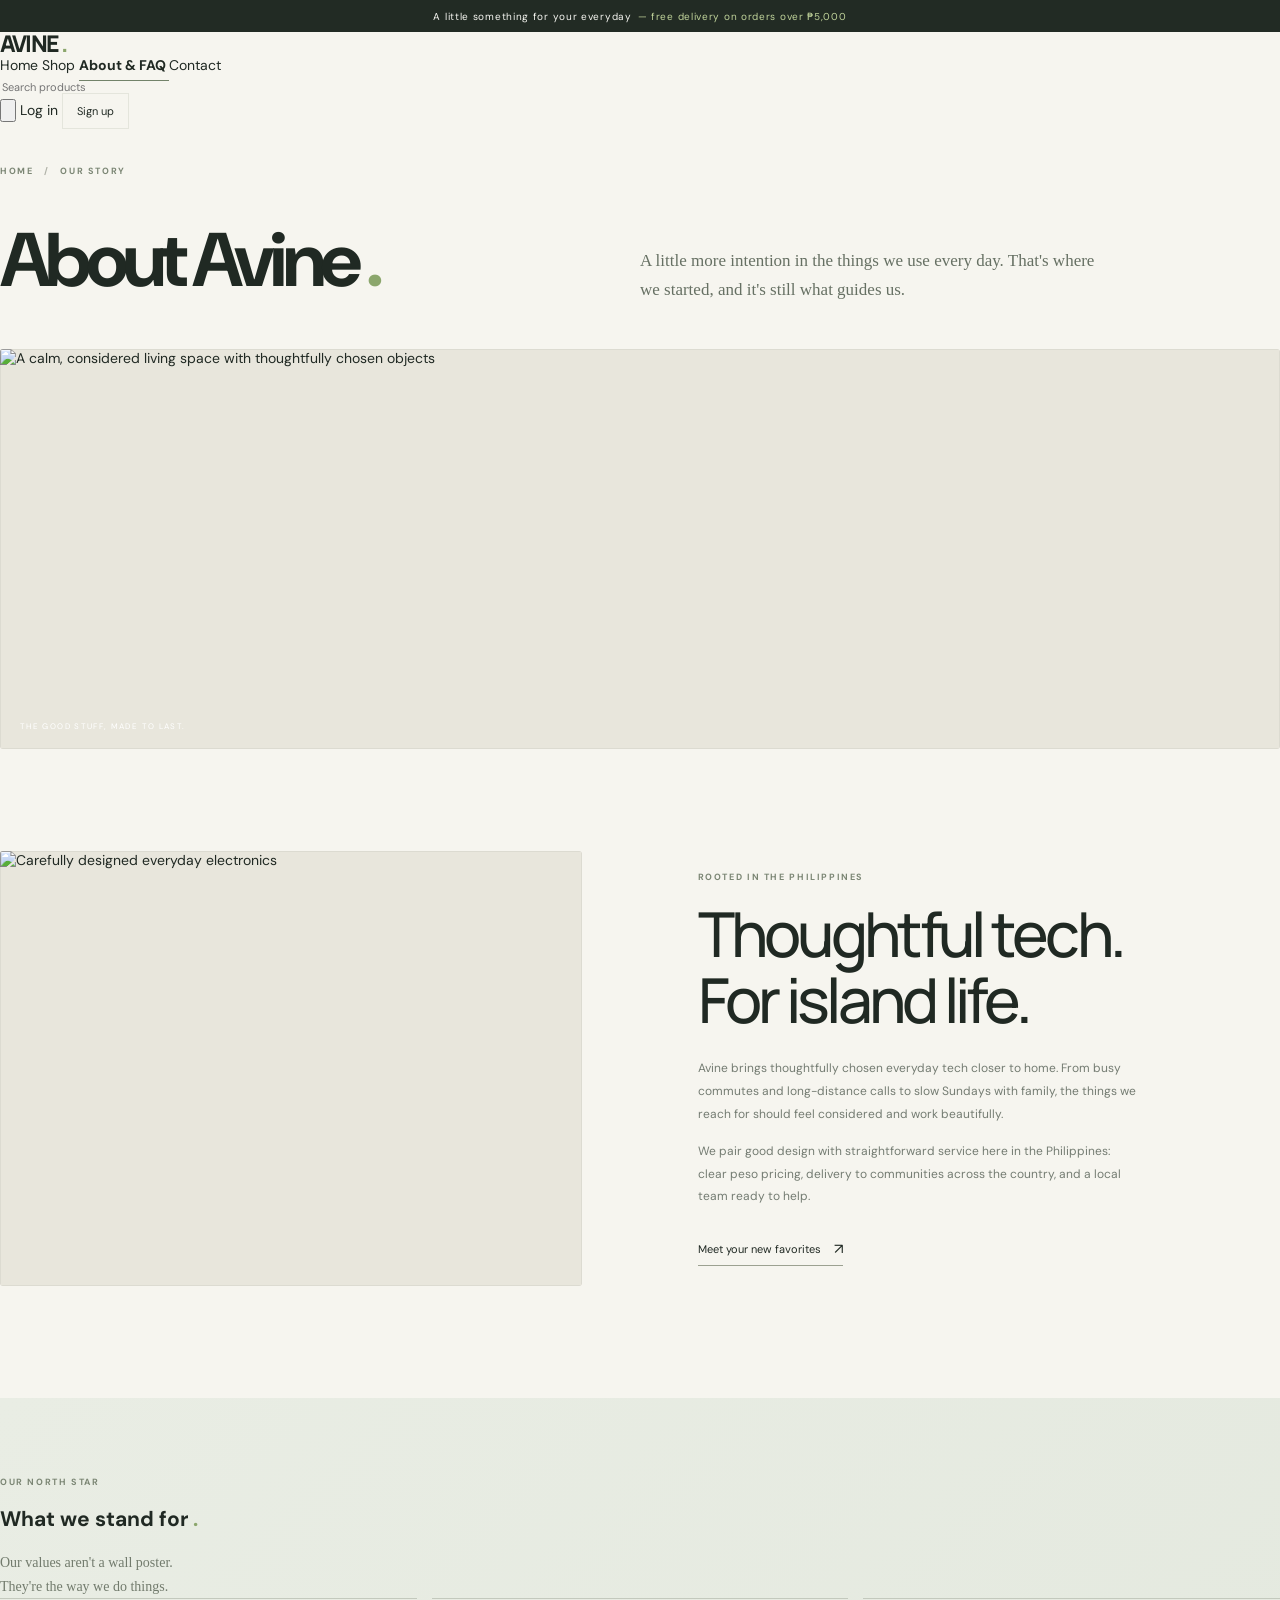
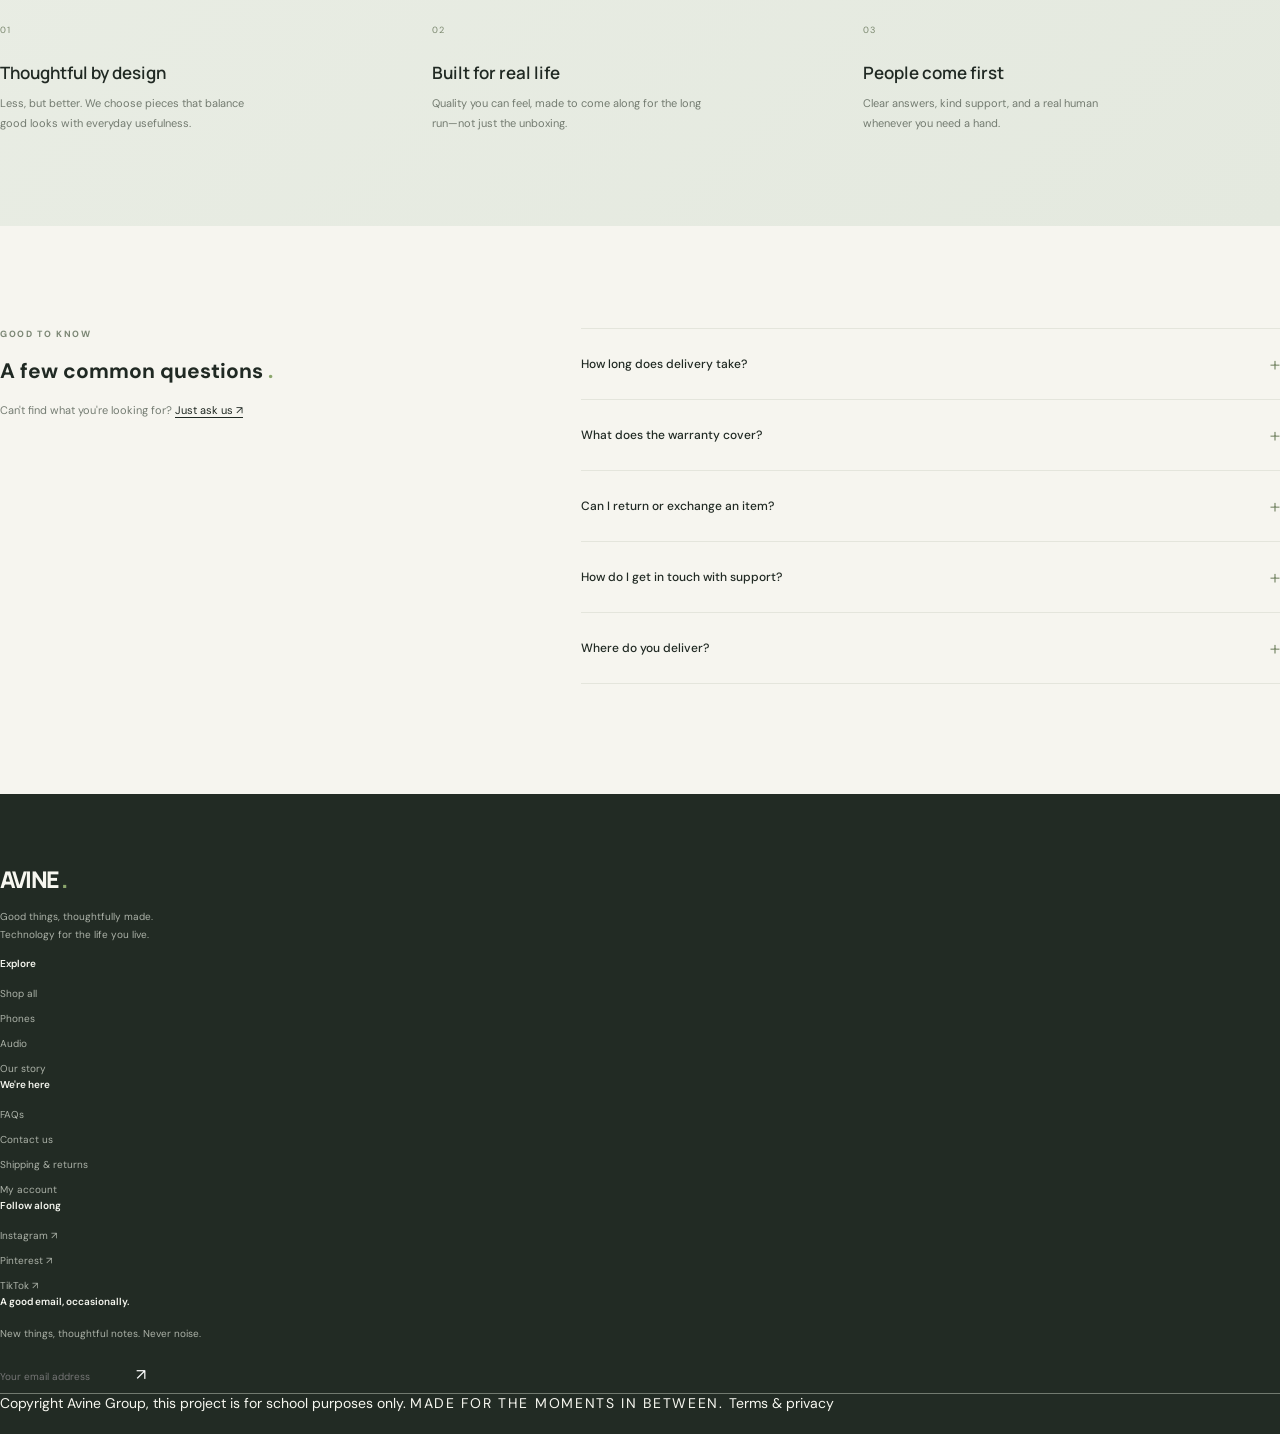
==== commit 61b8ecef: "fixed" ====
--- a/about-faq.html
+++ b/about-faq.html
@@ -375,7 +375,7 @@
     </div>
     <div class="footer-bottom flex items-center justify-between border-t border-[#495148] pt-[17px] text-[8px] text-[#aeb5ab] dark:border-[#374138] max-[760px]:grid max-[760px]:grid-cols-[1fr_auto] max-[760px]:gap-3">
      <span>
-      © Avine. All rights reserved.
+      Copyright Avine Group, this project is for school purposes only.
      </span>
      <span>
       MADE FOR THE MOMENTS IN BETWEEN.
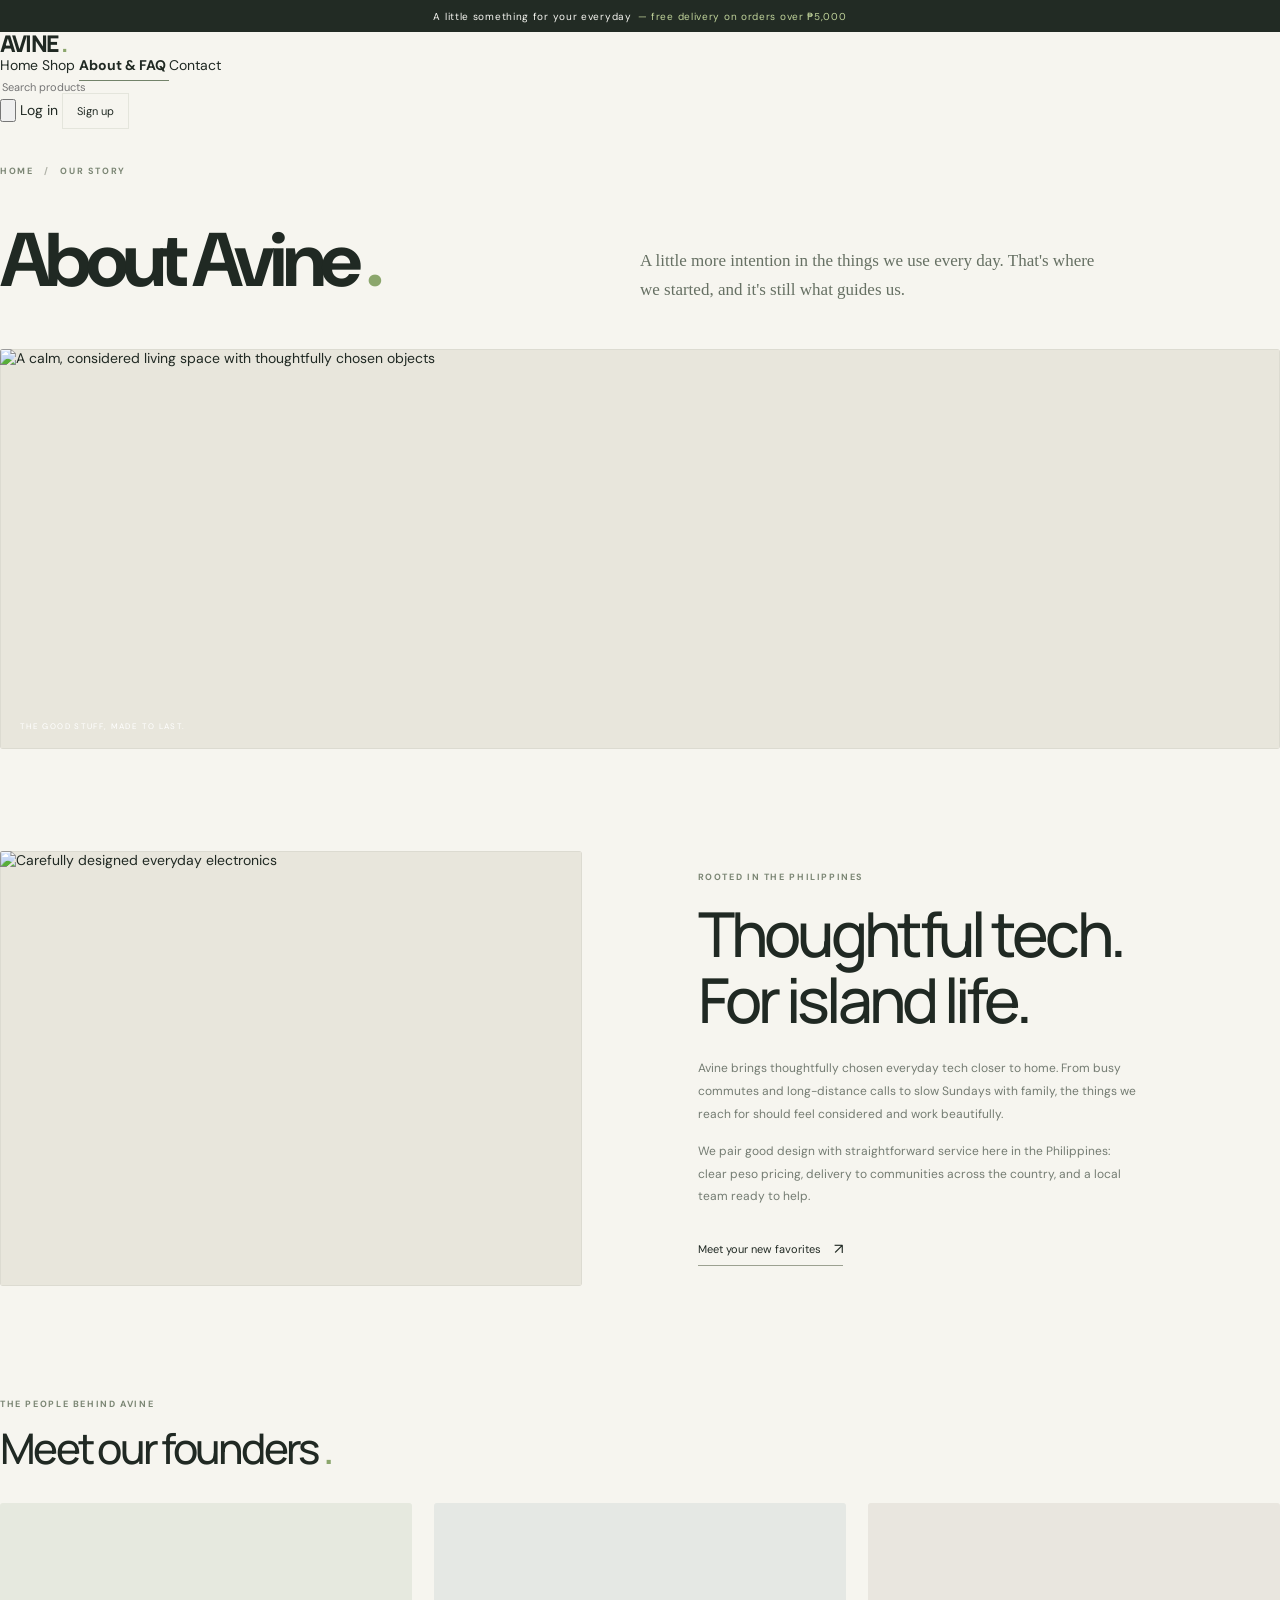
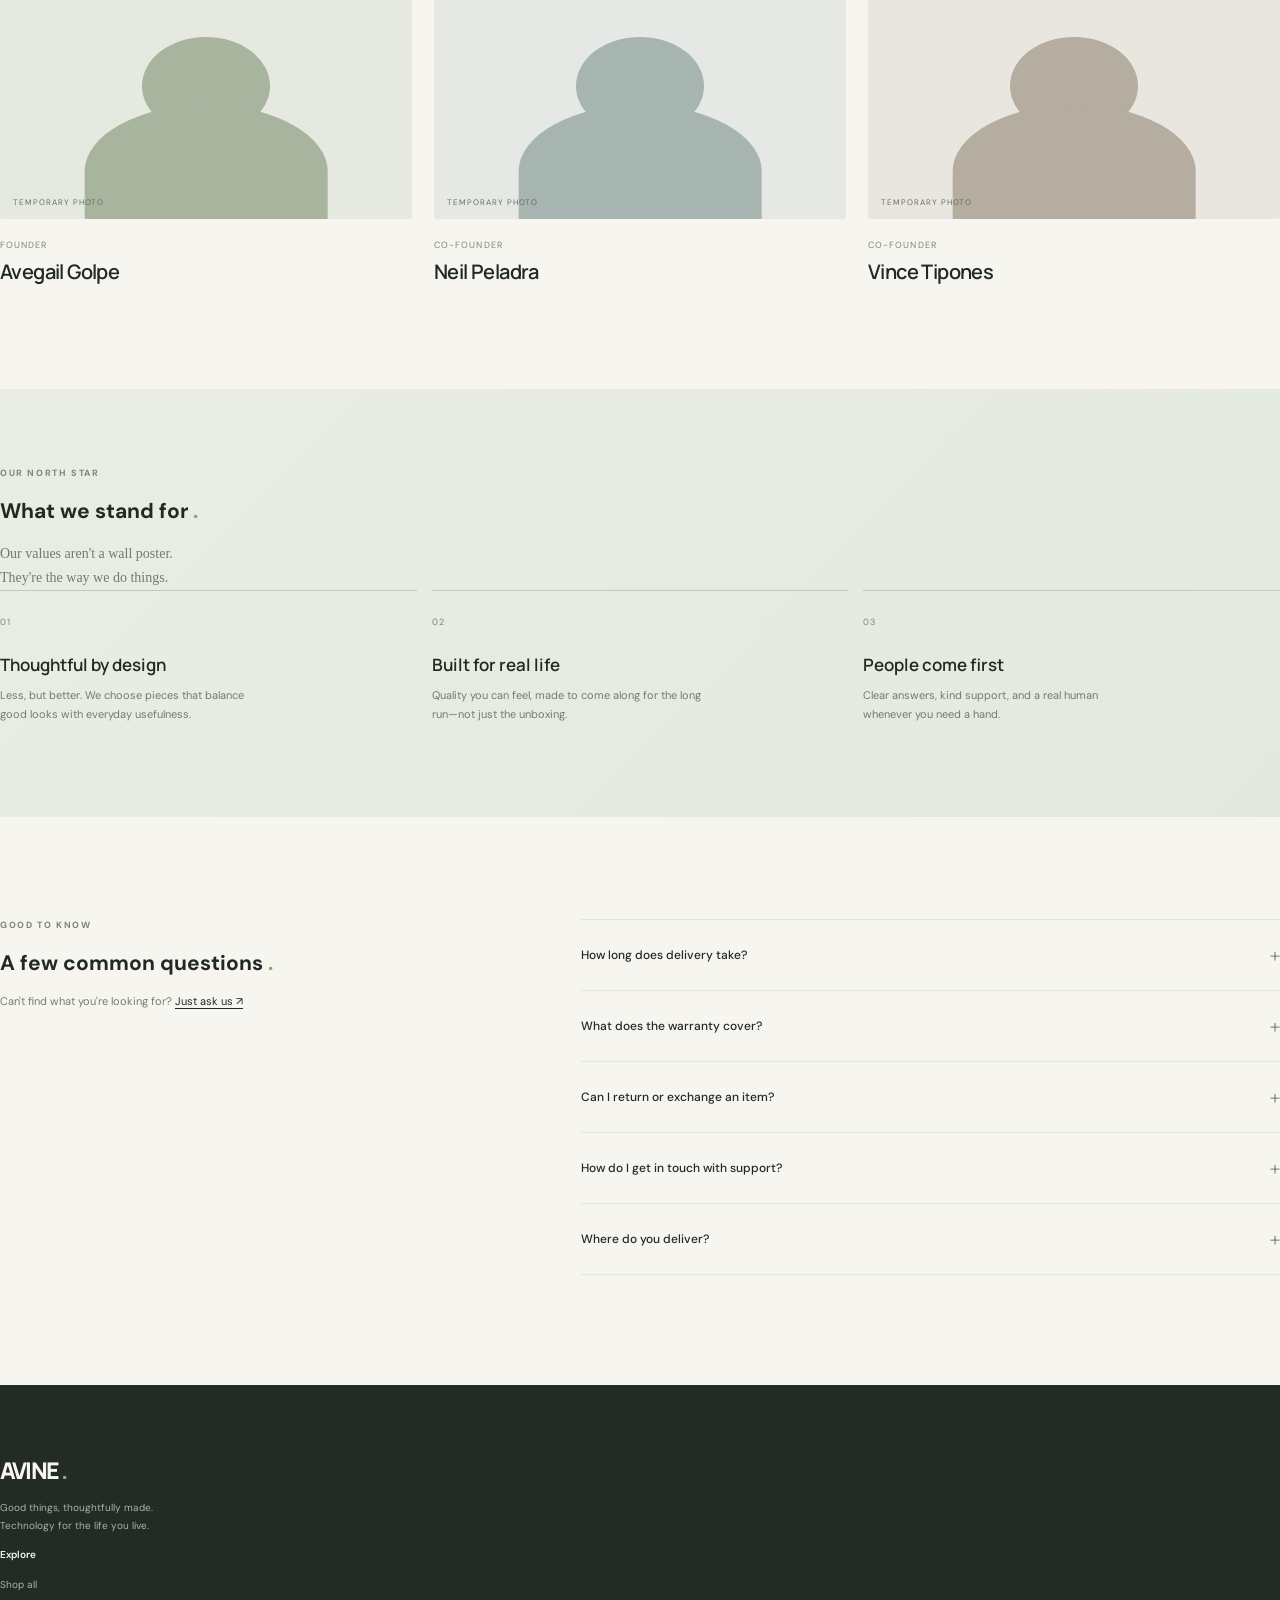
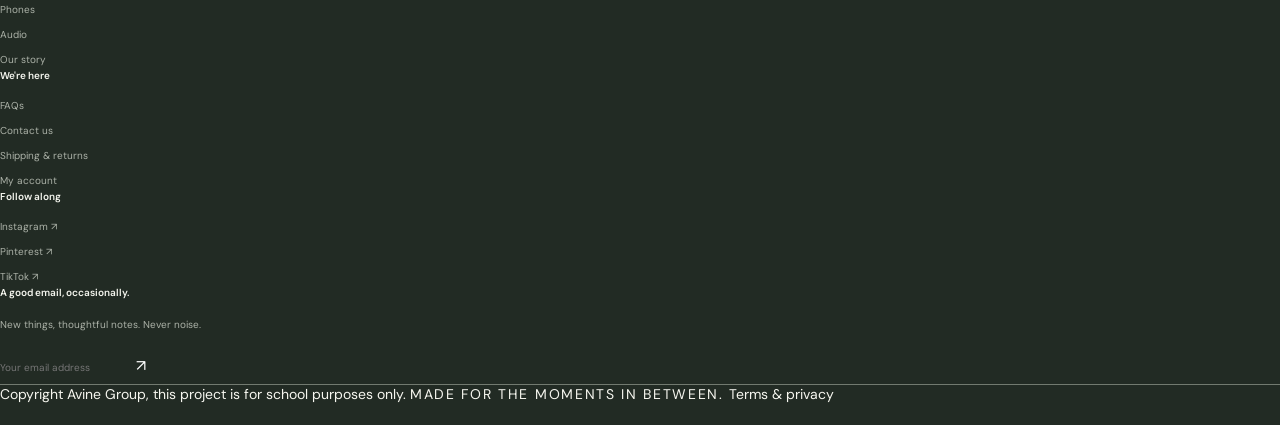
==== commit fadd4df5: "Add N-VISION Monitor image to assets" ====
--- a/about-faq.html
+++ b/about-faq.html
@@ -1,395 +1,451 @@
-<!DOCTYPE html>
+<!doctype html>
 <html class="scroll-smooth" lang="en-PH">
- <head>
-  <meta charset="utf-8"/>
-  <meta content="width=device-width, initial-scale=1.0" name="viewport"/>
-  <meta content="#f4f2eb" name="theme-color"/>
-  <title>
-   Our story &amp; FAQs — AVINE
-  </title>
-  <script>
-   if(localStorage.getItem('avine-theme')==='dark')document.documentElement.classList.add('dark');
-  </script>
-  <script src="https://cdn.tailwindcss.com">
-  </script>
-  <script>
-   tailwind.config={darkMode:'class',theme:{extend:{fontFamily:{sans:['Inter','sans-serif'],display:['Manrope','sans-serif']}}}}
-  </script>
-  <link href="https://fonts.googleapis.com" rel="preconnect"/>
-  <link crossorigin="" href="https://fonts.gstatic.com" rel="preconnect"/>
-  <link href="https://fonts.googleapis.com/css2?family=DM+Sans:wght@400;500;600;700&amp;family=Manrope:wght@400;500;600;700;800&amp;display=swap" rel="stylesheet"/>
-  <link href="styles.css" rel="stylesheet"/>
- </head>
- <body data-page="about">
-  <div class="announcement flex h-8 items-center justify-center gap-1.5 bg-[#222b24] text-[10px] tracking-[.07em] text-[#f8f8f3] dark:bg-[#101612] dark:text-[#edf1e9]">
-   A little something for your everyday
-   <span class="text-[#c1d49b] dark:text-[#c7d9ad]">
-    — free delivery on orders over ₱5,000
-   </span>
-  </div>
-  <header class="site-header relative z-10 flex h-[82px] items-center justify-between border-b border-[var(--line)] bg-[var(--paper)] px-[52px] max-[1200px]:px-[30px] max-[760px]:h-[68px] max-[760px]:px-4 sticky top-0 shadow-[0_5px_24px_rgba(35,44,36,.035)] backdrop-blur-[16px] dark:bg-[rgba(23,29,25,.96)] dark:border-[var(--line)]">
-   <a aria-label="Avine home" class="brand" href="index.html">
-    AVINE
-    <span class="brand-dot">
-     .
-    </span>
-   </a>
-   <button aria-expanded="false" aria-label="Open navigation" class="menu-toggle">
-    <span>
-    </span>
-    <span>
-    </span>
-   </button>
-   <nav aria-label="Main navigation" class="main-nav min-[761px]:flex items-center gap-[31px] ml-[5%] max-[1200px]:gap-[19px] max-[1200px]:ml-[1%]">
-    <a href="index.html">
-     Home
-    </a>
-    <a href="shop.html">
-     Shop
-    </a>
-    <a class="active text-[var(--ink)] text-[12px] text-[var(--muted)] transition-colors hover:text-[var(--ink)] dark:text-[#edf1e9]" href="about-faq.html">
-     About &amp; FAQ
-    </a>
-    <a href="contact.html">
-     Contact
-    </a>
-   </nav>
-   <div class="header-actions flex items-center gap-[22px] max-[1200px]:gap-3 max-[760px]:gap-2 max-[390px]:gap-[7px]">
-    <form action="shop.html" class="search-form flex h-[34px] w-[178px] items-center border-b border-[var(--line)] max-[1200px]:w-[135px] max-[760px]:w-auto max-[760px]:border-0">
-     <input aria-label="Search products" class="w-full border-0 bg-transparent text-[11px] text-[var(--ink)] outline-none" name="q" placeholder="Search products"/>
-     <button aria-label="Search">
-      <svg class="h-[17px] w-[17px] fill-none stroke-current" viewbox="0 0 24 24">
-       <circle cx="11" cy="11" r="7">
-       </circle>
-       <path d="m16 16 4 4">
-       </path>
-      </svg>
-     </button>
-    </form>
-    <button aria-label="Switch color theme" class="theme-toggle inline-flex cursor-pointer items-center border-0 bg-transparent p-[5px]">
-     <svg class="h-[17px] w-[17px] fill-none stroke-current sun-icon" viewbox="0 0 24 24">
-      <circle cx="12" cy="12" r="4">
-      </circle>
-      <path d="M12 2v2m0 16v2M4.93 4.93l1.42 1.42m11.3 11.3 1.42 1.42M2 12h2m16 0h2M4.93 19.07l1.42-1.42m11.3-11.3 1.42-1.42">
-      </path>
-     </svg>
-     <svg class="h-[17px] w-[17px] fill-none stroke-current moon-icon" viewbox="0 0 24 24">
-      <path d="M20.2 15.1A8.5 8.5 0 0 1 8.9 3.8 8.5 8.5 0 1 0 20.2 15.1Z">
-      </path>
-     </svg>
-    </button>
-    <a class="login-link text-[11px]" href="auth.html">
-     Log in
-    </a>
-    <a class="cart-link flex items-center gap-[7px] whitespace-nowrap text-[11px]" href="auth.html">
-     <svg class="h-[17px] w-[17px] fill-none stroke-current" viewbox="0 0 24 24">
-      <path d="M3 3h2l2.2 11.1a2 2 0 0 0 2 1.6h8.9a2 2 0 0 0 1.9-1.4L22 8H6">
-      </path>
-      <circle cx="10" cy="20" r="1">
-      </circle>
-      <circle cx="18" cy="20" r="1">
-      </circle>
-     </svg>
-     <span>
-      Cart (
-      <b data-cart-count="">
-       0
-      </b>
-      )
-     </span>
-    </a>
-   </div>
-  </header>
-  <main>
-   <section class="about-intro section-wrap mx-auto w-[min(1280px,calc(100%-104px))] max-[1200px]:w-[calc(100%-60px)] max-[760px]:w-[calc(100%-40px)]">
-    <p class="eyebrow">
-     <a href="index.html">
-      HOME
-     </a>
-     <span>
-      /
-     </span>
-     OUR STORY
-    </p>
-    <div class="about-intro-grid">
-     <h1 class="font-[var(--display)] text-[clamp(58px,7.4vw,106px)] font-medium leading-[.95] tracking-[-.075em] mb-[22px]">
-      About Avine
-      <span class="brand-dot">
-       .
+  <head>
+    <meta charset="utf-8" />
+    <meta content="width=device-width, initial-scale=1.0" name="viewport" />
+    <meta content="#f4f2eb" name="theme-color" />
+    <title>Our story &amp; FAQ</title>
+    <script>
+      if (localStorage.getItem("avine-theme") === "dark")
+        document.documentElement.classList.add("dark");
+    </script>
+    <script src="https://cdn.tailwindcss.com"></script>
+    <script>
+      tailwind.config = {
+        darkMode: "class",
+        theme: {
+          extend: {
+            fontFamily: {
+              sans: ["Inter", "sans-serif"],
+              display: ["Manrope", "sans-serif"],
+            },
+          },
+        },
+      };
+    </script>
+    <link href="https://fonts.googleapis.com" rel="preconnect" />
+    <link crossorigin="" href="https://fonts.gstatic.com" rel="preconnect" />
+    <link
+      href="https://fonts.googleapis.com/css2?family=DM+Sans:wght@400;500;600;700&amp;family=Manrope:wght@400;500;600;700;800&amp;display=swap"
+      rel="stylesheet"
+    />
+    <link href="styles.css" rel="stylesheet" />
+  </head>
+  <body data-page="about">
+    <div
+      class="announcement flex h-8 items-center justify-center gap-1.5 bg-[#222b24] text-[10px] tracking-[.07em] text-[#f8f8f3] dark:bg-[#101612] dark:text-[#edf1e9]"
+    >
+      A little something for your everyday
+      <span class="text-[#c1d49b] dark:text-[#c7d9ad]">
+        — free delivery on orders over ₱5,000
       </span>
-     </h1>
-     <p>
-      A little more intention in the things we use every day. That's where we started, and it's still what guides us.
-     </p>
     </div>
-    <div class="about-intro-image">
-     <img alt="A calm, considered living space with thoughtfully chosen objects" src="https://images.unsplash.com/photo-1494438639946-1ebd1d20bf85?auto=format&amp;fit=crop&amp;w=1800&amp;q=85"/>
-     <span>
-      THE GOOD STUFF, MADE TO LAST.
-     </span>
-    </div>
-   </section>
-   <section class="section-wrap story-section mx-auto w-[min(1280px,calc(100%-104px))] max-[1200px]:w-[calc(100%-60px)] max-[760px]:w-[calc(100%-40px)]">
-    <div class="story-image">
-     <img alt="Carefully designed everyday electronics" src="https://images.unsplash.com/photo-1498049794561-7780e7231661?auto=format&amp;fit=crop&amp;w=1000&amp;q=85"/>
-    </div>
-    <div class="story-copy">
-     <p class="eyebrow">
-      ROOTED IN THE PHILIPPINES
-     </p>
-     <h2>
-      Thoughtful tech.
-      <br/>
-      For island life.
-     </h2>
-     <p>
-      Avine brings thoughtfully chosen everyday tech closer to home. From busy commutes and long-distance calls to slow Sundays with family, the things we reach for should feel considered and work beautifully.
-     </p>
-     <p>
-      We pair good design with straightforward service here in the Philippines: clear peso pricing, delivery to communities across the country, and a local team ready to help.
-     </p>
-     <a class="text-link" href="shop.html">
-      Meet your new favorites
-      <span>
-       ↗
-      </span>
-     </a>
-    </div>
-   </section>
-   <section class="values-section">
-    <div class="section-wrap mx-auto w-[min(1280px,calc(100%-104px))] max-[1200px]:w-[calc(100%-60px)] max-[760px]:w-[calc(100%-40px)]">
-     <div class="section-heading mb-[43px] flex items-end justify-between max-[760px]:mb-[27px] max-[760px]:gap-[13px] max-[760px]:items-start max-[760px]:flex-col">
-      <div>
-       <p class="eyebrow">
-        OUR NORTH STAR
-       </p>
-       <h2 class="font-[var(--display)] text-[clamp(30px,3.3vw,43px)] font-medium leading-[1.15] tracking-[-.065em] max-[760px]:text-[29px] max-[390px]:text-[26px]">
-        What we stand for
-        <span class="brand-dot">
-         .
-        </span>
-       </h2>
+    <header
+      class="site-header relative z-10 flex h-[82px] items-center justify-between border-b border-[var(--line)] bg-[var(--paper)] px-[52px] max-[1200px]:px-[30px] max-[760px]:h-[68px] max-[760px]:px-4 sticky top-0 shadow-[0_5px_24px_rgba(35,44,36,.035)] backdrop-blur-[16px] dark:bg-[rgba(23,29,25,.96)] dark:border-[var(--line)]"
+    >
+      <a aria-label="Avine home" class="brand" href="index.html">
+        AVINE
+        <span class="brand-dot"> . </span>
+      </a>
+      <button
+        aria-expanded="false"
+        aria-label="Open navigation"
+        class="menu-toggle"
+      >
+        <span> </span>
+        <span> </span>
+      </button>
+      <nav
+        aria-label="Main navigation"
+        class="main-nav min-[761px]:flex items-center gap-[31px] ml-[5%] max-[1200px]:gap-[19px] max-[1200px]:ml-[1%]"
+      >
+        <a href="index.html"> Home </a>
+        <a href="shop.html"> Shop </a>
+        <a
+          class="active text-[var(--ink)] text-[12px] text-[var(--muted)] transition-colors hover:text-[var(--ink)] dark:text-[#edf1e9]"
+          href="about-faq.html"
+        >
+          About &amp; FAQ
+        </a>
+        <a href="contact.html"> Contact </a>
+      </nav>
+      <div
+        class="header-actions flex items-center gap-[22px] max-[1200px]:gap-3 max-[760px]:gap-2 max-[390px]:gap-[7px]"
+      >
+        <form
+          action="shop.html"
+          class="search-form flex h-[34px] w-[178px] items-center border-b border-[var(--line)] max-[1200px]:w-[135px] max-[760px]:w-auto max-[760px]:border-0"
+        >
+          <input
+            aria-label="Search products"
+            class="w-full border-0 bg-transparent text-[11px] text-[var(--ink)] outline-none"
+            name="q"
+            placeholder="Search products"
+          />
+          <button aria-label="Search">
+            <svg
+              class="h-[17px] w-[17px] fill-none stroke-current"
+              viewbox="0 0 24 24"
+            >
+              <circle cx="11" cy="11" r="7"></circle>
+              <path d="m16 16 4 4"></path>
+            </svg>
+          </button>
+        </form>
+        <button
+          aria-label="Switch color theme"
+          class="theme-toggle inline-flex cursor-pointer items-center border-0 bg-transparent p-[5px]"
+        >
+          <svg
+            class="h-[17px] w-[17px] fill-none stroke-current sun-icon"
+            viewbox="0 0 24 24"
+          >
+            <circle cx="12" cy="12" r="4"></circle>
+            <path
+              d="M12 2v2m0 16v2M4.93 4.93l1.42 1.42m11.3 11.3 1.42 1.42M2 12h2m16 0h2M4.93 19.07l1.42-1.42m11.3-11.3 1.42-1.42"
+            ></path>
+          </svg>
+          <svg
+            class="h-[17px] w-[17px] fill-none stroke-current moon-icon"
+            viewbox="0 0 24 24"
+          >
+            <path
+              d="M20.2 15.1A8.5 8.5 0 0 1 8.9 3.8 8.5 8.5 0 1 0 20.2 15.1Z"
+            ></path>
+          </svg>
+        </button>
+        <a class="login-link text-[11px]" href="auth.html"> Log in </a>
+        <a
+          class="cart-link flex items-center gap-[7px] whitespace-nowrap text-[11px]"
+          href="auth.html"
+        >
+          <svg
+            class="h-[17px] w-[17px] fill-none stroke-current"
+            viewbox="0 0 24 24"
+          >
+            <path
+              d="M3 3h2l2.2 11.1a2 2 0 0 0 2 1.6h8.9a2 2 0 0 0 1.9-1.4L22 8H6"
+            ></path>
+            <circle cx="10" cy="20" r="1"></circle>
+            <circle cx="18" cy="20" r="1"></circle>
+          </svg>
+          <span>
+            Cart (
+            <b data-cart-count=""> 0 </b>
+            )
+          </span>
+        </a>
       </div>
-      <p>
-       Our values aren't a wall poster.
-       <br/>
-       They're the way we do things.
-      </p>
-     </div>
-     <div class="standards-grid">
-      <article>
-       <span>
-        01
-       </span>
-       <h3>
-        Thoughtful by design
-       </h3>
-       <p>
-        Less, but better. We choose pieces that balance good looks with everyday usefulness.
-       </p>
-      </article>
-      <article>
-       <span>
-        02
-       </span>
-       <h3>
-        Built for real life
-       </h3>
-       <p>
-        Quality you can feel, made to come along for the long run—not just the unboxing.
-       </p>
-      </article>
-      <article>
-       <span>
-        03
-       </span>
-       <h3>
-        People come first
-       </h3>
-       <p>
-        Clear answers, kind support, and a real human whenever you need a hand.
-       </p>
-      </article>
-     </div>
-    </div>
-   </section>
-   <section class="section-wrap faq-section mx-auto w-[min(1280px,calc(100%-104px))] max-[1200px]:w-[calc(100%-60px)] max-[760px]:w-[calc(100%-40px)]" id="faq">
-    <div class="faq-heading">
-     <p class="eyebrow">
-      GOOD TO KNOW
-     </p>
-     <h2 class="font-[var(--display)] text-[clamp(30px,3.3vw,43px)] font-medium leading-[1.15] tracking-[-.065em] max-[760px]:text-[29px] max-[390px]:text-[26px]">
-      A few common questions
-      <span class="brand-dot">
-       .
-      </span>
-     </h2>
-     <p>
-      Can't find what you're looking for?
-      <a href="contact.html">
-       Just ask us ↗
-      </a>
-     </p>
-    </div>
-    <div class="faq-list">
-     <details>
-      <summary>
-       How long does delivery take?
-       <span>
-        +
-       </span>
-      </summary>
-      <p>
-       Metro Manila orders usually arrive in 1–3 business days; provincial deliveries typically take 3–7 business days. Delivery times can vary for remote areas and during peak periods. Delivery is free on orders over ₱5,000, and we'll share tracking details when your order is on its way.
-      </p>
-     </details>
-     <details>
-      <summary>
-       What does the warranty cover?
-       <span>
-        +
-       </span>
-      </summary>
-      <p>
-       Every Avine purchase includes a 2-year limited warranty covering defects in materials and workmanship. If something doesn't feel right, reach out and our team will help make it right.
-      </p>
-     </details>
-     <details>
-      <summary>
-       Can I return or exchange an item?
-       <span>
-        +
-       </span>
-      </summary>
-      <p>
-       Absolutely. You have 30 days from delivery to request a return or exchange for an unused item in its original packaging. Contact our local support team and we'll guide you through the process. Return conditions and any applicable fees will be confirmed before you send an item back.
-      </p>
-     </details>
-     <details>
-      <summary>
-       How do I get in touch with support?
-       <span>
-        +
-       </span>
-      </summary>
-      <p>
-       Our support team is here Monday–Friday, 9:00am–6:00pm Philippine Time (PHT). Email us at hello@avine.ph or use the
-       <a href="contact.html">
-        contact form
-       </a>
-       . We aim to respond within one business day.
-      </p>
-     </details>
-     <details>
-      <summary>
-       Where do you deliver?
-       <span>
-        +
-       </span>
-      </summary>
-      <p>
-       We deliver to serviceable addresses across the Philippines. Availability and delivery times may vary by location. Check your address at checkout or contact our team if you'd like help confirming coverage.
-      </p>
-     </details>
-    </div>
-   </section>
-  </main>
-  <footer class="site-footer">
-   <div class="section-wrap mx-auto w-[min(1280px,calc(100%-104px))] max-[1200px]:w-[calc(100%-60px)] max-[760px]:w-[calc(100%-40px)]">
-    <div class="footer-top grid grid-cols-[1.3fr_.7fr_.8fr_.8fr_1.35fr] gap-[35px] pb-[57px] max-[1200px]:grid-cols-[1.1fr_.7fr_.8fr_.8fr_1.2fr] max-[1200px]:gap-5 max-[760px]:grid-cols-2 max-[760px]:gap-x-[18px] max-[760px]:gap-y-8 max-[760px]:pb-[35px]">
-     <div class="footer-brand">
-      <a class="brand" href="index.html">
-       AVINE
-       <span class="brand-dot">
-        .
-       </span>
-      </a>
-      <p>
-       Good things, thoughtfully made.
-       <br/>
-       Technology for the life you live.
-      </p>
-     </div>
-     <div class="footer-column">
-      <h4>
-       Explore
-      </h4>
-      <a href="shop.html">
-       Shop all
-      </a>
-      <a href="shop.html?category=Phones">
-       Phones
-      </a>
-      <a href="shop.html?category=Audio">
-       Audio
-      </a>
-      <a href="about-faq.html">
-       Our story
-      </a>
-     </div>
-     <div class="footer-column">
-      <h4>
-       We're here
-      </h4>
-      <a href="#faq">
-       FAQs
-      </a>
-      <a href="contact.html">
-       Contact us
-      </a>
-      <a href="contact.html">
-       Shipping &amp; returns
-      </a>
-      <a href="auth.html">
-       My account
-      </a>
-     </div>
-     <div class="footer-column footer-social">
-      <h4>
-       Follow along
-      </h4>
-      <a href="https://www.instagram.com/">
-       Instagram ↗
-      </a>
-      <a href="https://www.pinterest.com/">
-       Pinterest ↗
-      </a>
-      <a href="https://www.tiktok.com/">
-       TikTok ↗
-      </a>
-     </div>
-     <div class="footer-newsletter">
-      <h4>
-       A good email, occasionally.
-      </h4>
-      <p>
-       New things, thoughtful notes. Never noise.
-      </p>
-      <form class="newsletter-form flex">
-       <input aria-label="Your email address" class="min-w-0 flex-1 bg-transparent" placeholder="Your email address" required="" type="email"/>
-       <button aria-label="Subscribe">
-        ↗
-       </button>
-      </form>
-     </div>
-    </div>
-    <div class="footer-bottom flex items-center justify-between border-t border-[#495148] pt-[17px] text-[8px] text-[#aeb5ab] dark:border-[#374138] max-[760px]:grid max-[760px]:grid-cols-[1fr_auto] max-[760px]:gap-3">
-     <span>
-      Copyright Avine Group, this project is for school purposes only.
-     </span>
-     <span>
-      MADE FOR THE MOMENTS IN BETWEEN.
-     </span>
-     <a href="about-faq.html">
-      Terms &amp; privacy
-     </a>
-    </div>
-   </div>
-  </footer>
-  <div aria-live="polite" class="toast" role="status">
-  </div>
-  <script src="script.js">
-  </script>
- </body>
+    </header>
+    <main>
+      <section
+        class="about-intro section-wrap mx-auto w-[min(1280px,calc(100%-104px))] max-[1200px]:w-[calc(100%-60px)] max-[760px]:w-[calc(100%-40px)]"
+      >
+        <p class="eyebrow">
+          <a href="index.html"> HOME </a>
+          <span> / </span>
+          OUR STORY
+        </p>
+        <div class="about-intro-grid">
+          <h1
+            class="font-[var(--display)] text-[clamp(58px,7.4vw,106px)] font-medium leading-[.95] tracking-[-.075em] mb-[22px]"
+          >
+            About Avine
+            <span class="brand-dot"> . </span>
+          </h1>
+          <p>
+            A little more intention in the things we use every day. That's where
+            we started, and it's still what guides us.
+          </p>
+        </div>
+        <div class="about-intro-image">
+          <img
+            alt="A calm, considered living space with thoughtfully chosen objects"
+            src="https://images.unsplash.com/photo-1494438639946-1ebd1d20bf85?auto=format&amp;fit=crop&amp;w=1800&amp;q=85"
+          />
+          <span> THE GOOD STUFF, MADE TO LAST. </span>
+        </div>
+      </section>
+      <section
+        class="section-wrap story-section mx-auto w-[min(1280px,calc(100%-104px))] max-[1200px]:w-[calc(100%-60px)] max-[760px]:w-[calc(100%-40px)]"
+      >
+        <div class="story-image">
+          <img
+            alt="Carefully designed everyday electronics"
+            src="https://images.unsplash.com/photo-1498049794561-7780e7231661?auto=format&amp;fit=crop&amp;w=1000&amp;q=85"
+          />
+        </div>
+        <div class="story-copy">
+          <p class="eyebrow">ROOTED IN THE PHILIPPINES</p>
+          <h2>
+            Thoughtful tech.
+            <br />
+            For island life.
+          </h2>
+          <p>
+            Avine brings thoughtfully chosen everyday tech closer to home. From
+            busy commutes and long-distance calls to slow Sundays with family,
+            the things we reach for should feel considered and work beautifully.
+          </p>
+          <p>
+            We pair good design with straightforward service here in the
+            Philippines: clear peso pricing, delivery to communities across the
+            country, and a local team ready to help.
+          </p>
+          <a class="text-link" href="shop.html">
+            Meet your new favorites
+            <span> ↗ </span>
+          </a>
+        </div>
+      </section>
+      <section class="team-section">
+        <div
+          class="section-wrap mx-auto w-[min(1280px,calc(100%-104px))] max-[1200px]:w-[calc(100%-60px)] max-[760px]:w-[calc(100%-40px)]"
+        >
+          <div class="team-heading">
+            <p class="eyebrow">THE PEOPLE BEHIND AVINE</p>
+            <h2>
+              Meet our founders
+              <span class="brand-dot"> . </span>
+            </h2>
+          </div>
+          <div class="team-grid">
+            <article class="team-card">
+              <div
+                aria-label="Temporary profile picture placeholder"
+                class="team-avatar"
+                role="img"
+              >
+                <span aria-hidden="true"></span>
+                <small>TEMPORARY PHOTO</small>
+              </div>
+              <p class="team-role">FOUNDER</p>
+              <h3>Avegail Golpe</h3>
+            </article>
+            <article class="team-card">
+              <div
+                aria-label="Temporary profile picture placeholder"
+                class="team-avatar"
+                role="img"
+              >
+                <span aria-hidden="true"></span>
+                <small>TEMPORARY PHOTO</small>
+              </div>
+              <p class="team-role">CO-FOUNDER</p>
+              <h3>Neil Peladra</h3>
+            </article>
+            <article class="team-card">
+              <div
+                aria-label="Temporary profile picture placeholder"
+                class="team-avatar"
+                role="img"
+              >
+                <span aria-hidden="true"></span>
+                <small>TEMPORARY PHOTO</small>
+              </div>
+              <p class="team-role">CO-FOUNDER</p>
+              <h3>Vince Tipones</h3>
+            </article>
+          </div>
+        </div>
+      </section>
+      <section class="values-section">
+        <div
+          class="section-wrap mx-auto w-[min(1280px,calc(100%-104px))] max-[1200px]:w-[calc(100%-60px)] max-[760px]:w-[calc(100%-40px)]"
+        >
+          <div
+            class="section-heading mb-[43px] flex items-end justify-between max-[760px]:mb-[27px] max-[760px]:gap-[13px] max-[760px]:items-start max-[760px]:flex-col"
+          >
+            <div>
+              <p class="eyebrow">OUR NORTH STAR</p>
+              <h2
+                class="font-[var(--display)] text-[clamp(30px,3.3vw,43px)] font-medium leading-[1.15] tracking-[-.065em] max-[760px]:text-[29px] max-[390px]:text-[26px]"
+              >
+                What we stand for
+                <span class="brand-dot"> . </span>
+              </h2>
+            </div>
+            <p>
+              Our values aren't a wall poster.
+              <br />
+              They're the way we do things.
+            </p>
+          </div>
+          <div class="standards-grid">
+            <article>
+              <span> 01 </span>
+              <h3>Thoughtful by design</h3>
+              <p>
+                Less, but better. We choose pieces that balance good looks with
+                everyday usefulness.
+              </p>
+            </article>
+            <article>
+              <span> 02 </span>
+              <h3>Built for real life</h3>
+              <p>
+                Quality you can feel, made to come along for the long run—not
+                just the unboxing.
+              </p>
+            </article>
+            <article>
+              <span> 03 </span>
+              <h3>People come first</h3>
+              <p>
+                Clear answers, kind support, and a real human whenever you need
+                a hand.
+              </p>
+            </article>
+          </div>
+        </div>
+      </section>
+      <section
+        class="section-wrap faq-section mx-auto w-[min(1280px,calc(100%-104px))] max-[1200px]:w-[calc(100%-60px)] max-[760px]:w-[calc(100%-40px)]"
+        id="faq"
+      >
+        <div class="faq-heading">
+          <p class="eyebrow">GOOD TO KNOW</p>
+          <h2
+            class="font-[var(--display)] text-[clamp(30px,3.3vw,43px)] font-medium leading-[1.15] tracking-[-.065em] max-[760px]:text-[29px] max-[390px]:text-[26px]"
+          >
+            A few common questions
+            <span class="brand-dot"> . </span>
+          </h2>
+          <p>
+            Can't find what you're looking for?
+            <a href="contact.html"> Just ask us ↗ </a>
+          </p>
+        </div>
+        <div class="faq-list">
+          <details>
+            <summary>
+              How long does delivery take?
+              <span> + </span>
+            </summary>
+            <p>
+              Metro Manila orders usually arrive in 1–3 business days;
+              provincial deliveries typically take 3–7 business days. Delivery
+              times can vary for remote areas and during peak periods. Delivery
+              is free on orders over ₱5,000, and we'll share tracking details
+              when your order is on its way.
+            </p>
+          </details>
+          <details>
+            <summary>
+              What does the warranty cover?
+              <span> + </span>
+            </summary>
+            <p>
+              Every Avine purchase includes a 2-year limited warranty covering
+              defects in materials and workmanship. If something doesn't feel
+              right, reach out and our team will help make it right.
+            </p>
+          </details>
+          <details>
+            <summary>
+              Can I return or exchange an item?
+              <span> + </span>
+            </summary>
+            <p>
+              Absolutely. You have 30 days from delivery to request a return or
+              exchange for an unused item in its original packaging. Contact our
+              local support team and we'll guide you through the process. Return
+              conditions and any applicable fees will be confirmed before you
+              send an item back.
+            </p>
+          </details>
+          <details>
+            <summary>
+              How do I get in touch with support?
+              <span> + </span>
+            </summary>
+            <p>
+              Our support team is here Monday–Friday, 9:00am–6:00pm Philippine
+              Time (PHT). Email us at hello@avine.ph or use the
+              <a href="contact.html"> contact form </a>
+              . We aim to respond within one business day.
+            </p>
+          </details>
+          <details>
+            <summary>
+              Where do you deliver?
+              <span> + </span>
+            </summary>
+            <p>
+              We deliver to serviceable addresses across the Philippines.
+              Availability and delivery times may vary by location. Check your
+              address at checkout or contact our team if you'd like help
+              confirming coverage.
+            </p>
+          </details>
+        </div>
+      </section>
+    </main>
+    <footer class="site-footer">
+      <div
+        class="section-wrap mx-auto w-[min(1280px,calc(100%-104px))] max-[1200px]:w-[calc(100%-60px)] max-[760px]:w-[calc(100%-40px)]"
+      >
+        <div
+          class="footer-top grid grid-cols-[1.3fr_.7fr_.8fr_.8fr_1.35fr] gap-[35px] pb-[57px] max-[1200px]:grid-cols-[1.1fr_.7fr_.8fr_.8fr_1.2fr] max-[1200px]:gap-5 max-[760px]:grid-cols-2 max-[760px]:gap-x-[18px] max-[760px]:gap-y-8 max-[760px]:pb-[35px]"
+        >
+          <div class="footer-brand">
+            <a class="brand" href="index.html">
+              AVINE
+              <span class="brand-dot"> . </span>
+            </a>
+            <p>
+              Good things, thoughtfully made.
+              <br />
+              Technology for the life you live.
+            </p>
+          </div>
+          <div class="footer-column">
+            <h4>Explore</h4>
+            <a href="shop.html"> Shop all </a>
+            <a href="shop.html?category=Phones"> Phones </a>
+            <a href="shop.html?category=Audio"> Audio </a>
+            <a href="about-faq.html"> Our story </a>
+          </div>
+          <div class="footer-column">
+            <h4>We're here</h4>
+            <a href="#faq"> FAQs </a>
+            <a href="contact.html"> Contact us </a>
+            <a href="contact.html"> Shipping &amp; returns </a>
+            <a href="auth.html"> My account </a>
+          </div>
+          <div class="footer-column footer-social">
+            <h4>Follow along</h4>
+            <a href="https://www.instagram.com/"> Instagram ↗ </a>
+            <a href="https://www.pinterest.com/"> Pinterest ↗ </a>
+            <a href="https://www.tiktok.com/"> TikTok ↗ </a>
+          </div>
+          <div class="footer-newsletter">
+            <h4>A good email, occasionally.</h4>
+            <p>New things, thoughtful notes. Never noise.</p>
+            <form class="newsletter-form flex">
+              <input
+                aria-label="Your email address"
+                class="min-w-0 flex-1 bg-transparent"
+                placeholder="Your email address"
+                required=""
+                type="email"
+              />
+              <button aria-label="Subscribe">↗</button>
+            </form>
+          </div>
+        </div>
+        <div
+          class="footer-bottom flex items-center justify-between border-t border-[#495148] pt-[17px] text-[8px] text-[#aeb5ab] dark:border-[#374138] max-[760px]:grid max-[760px]:grid-cols-[1fr_auto] max-[760px]:gap-3"
+        >
+          <span>
+            Copyright Avine Group, this project is for school purposes only.
+          </span>
+          <span> MADE FOR THE MOMENTS IN BETWEEN. </span>
+          <a href="about-faq.html"> Terms &amp; privacy </a>
+        </div>
+      </div>
+    </footer>
+    <div aria-live="polite" class="toast" role="status"></div>
+    <script src="script.js"></script>
+  </body>
 </html>
-
--- a/styles.css
+++ b/styles.css
@@ -1,334 +1,3633 @@
-:root{--paper:#f4f2eb;--surface:#fbfaf6;--ink:#1c211e;--muted:#787d74;--line:#dedfd6;--accent:#c1d49b;--accent-dark:#25372c;--white:#fff;--serif:Georgia,"Times New Roman",serif;--sans:"DM Sans",Arial,sans-serif;--display:"Manrope","DM Sans",Arial,sans-serif}
-*{box-sizing:border-box}html{scroll-behavior:smooth}body{margin:0;background:var(--paper);color:var(--ink);font-family:var(--sans);font-size:14px;-webkit-font-smoothing:antialiased;transition:background .25s,color .25s}body,button,input,select,textarea{font-family:var(--sans)}button,a,input,select,textarea{-webkit-tap-highlight-color:transparent}button{color:inherit}a{color:inherit;text-decoration:none}img{display:block;max-width:100%}.brand{font:800 23px/1 var(--display);letter-spacing:-1.6px;color:var(--ink)}.brand-dot{color:#8ba66c}.main-nav a.active{font-weight:700}.search-form input{border:0;outline:0;background:transparent;font-size:11px;color:var(--ink)}.search-form button{border:0;background:transparent;padding:4px;cursor:pointer}.search-form svg,.cart-link svg,.theme-toggle svg{fill:none;stroke:currentColor;stroke-width:1.6;stroke-linecap:round;stroke-linejoin:round}.moon-icon{display:none}.dark .sun-icon{display:none}.dark .moon-icon{display:block}.cart-link b{font-weight:500}.menu-toggle{display:none}.eyebrow{margin:0 0 20px;font-size:9px;letter-spacing:.18em;font-weight:700;color:#7b8674}.eyebrow-line{display:inline-block;width:29px;height:1px;background:#829073;vertical-align:middle;margin-right:8px}.hero h1 span{font-family:var(--serif);font-style:italic;font-weight:400;letter-spacing:-.06em}.button span{font-size:16px;font-weight:400}.carousel-controls{display:flex;align-items:center;gap:14px;margin-top:70px}.carousel-controls>button{border:1px solid #c7c9bf;background:transparent;border-radius:50%;width:34px;height:34px;cursor:pointer}.carousel-dots{display:flex;gap:6px;margin:0 6px}.carousel-dots button{height:6px;width:6px;border:0;border-radius:50%;background:#c0c4b8;padding:0;cursor:pointer}.carousel-dots button.selected{background:#28372d;width:19px;border-radius:8px}.slide-count{font-size:10px;color:#626b61;margin-left:13px}.slide-count i{font-style:normal;color:#a0a497;margin:0 5px}.hero-art{position:relative;min-height:565px;background:#c9d1c4;overflow:hidden}.hero-image{position:absolute;inset:0;background-image:url("https://images.unsplash.com/photo-1605236453806-6ff36851218e?auto=format&fit=crop&w=1500&q=90");background-size:cover;background-position:center 46%;transition:background-image .45s}.hero-art:after{content:"";position:absolute;inset:0;background:linear-gradient(90deg,rgba(228,232,222,.08),transparent 26%),linear-gradient(0deg,rgba(20,25,20,.25),transparent 25%)}.hero-caption{position:absolute;bottom:25px;left:30px;right:30px;z-index:1;color:white;display:flex;justify-content:space-between;font-size:8px;letter-spacing:.13em}.hero-orbit{position:absolute;top:12%;right:9%;height:180px;width:180px;border:1px solid rgba(255,255,255,.44);border-radius:50%;z-index:1}.hero-side-note{position:absolute;right:23px;top:43%;writing-mode:vertical-rl;letter-spacing:.16em;font-size:8px;color:#57634f;z-index:2}
-.categories-section{padding-top:104px;padding-bottom:111px}.section-heading .eyebrow{margin-bottom:11px}.text-link{font-size:11px;border-bottom:1px solid #9ca191;padding:0 0 6px;display:inline-flex;gap:13px;align-items:center}.text-link span{font-size:15px}.category-img{height:250px;background-color:#e8e6dc;background-size:cover;background-position:center;transition:background-size .35s,transform .35s;position:relative;overflow:hidden}.category-img:after{content:"";position:absolute;inset:0;background:linear-gradient(0deg,rgba(18,22,18,.16),transparent 38%)}.category-card:hover .category-img{transform:translateY(-3px)}.category-phone .category-img{background-image:url("https://images.unsplash.com/photo-1598327105666-5b89351aff97?auto=format&fit=crop&w=700&q=80")}.category-audio .category-img{background-image:url("https://images.unsplash.com/photo-1505740420928-5e560c06d30e?auto=format&fit=crop&w=700&q=80")}.category-wearables .category-img{background-image:url("https://images.unsplash.com/photo-1546868871-7041f2a55e12?auto=format&fit=crop&w=700&q=80")}.category-accessories .category-img{background-image:url("https://images.unsplash.com/photo-1523206489230-c012c64b2b48?auto=format&fit=crop&w=700&q=80")}.category-label{display:flex;justify-content:space-between;padding:15px 1px;font-size:11px}.category-label b{font-weight:400;font-size:15px}
-.featured-section{background:var(--surface);padding:89px 0 70px}.product-image-wrap{height:280px;background:#eeede7;position:relative;overflow:hidden}.product-image{width:100%;height:100%;object-fit:cover;transition:transform .45s}.product-card{display:flex;flex-direction:column;min-height:100%;padding-bottom:12px;background:var(--surface);border:1px solid rgba(220,223,213,.72);overflow:hidden;transition:transform .25s,box-shadow .25s,border-color .25s}.product-card:hover{transform:translateY(-4px);box-shadow:0 14px 34px rgba(34,43,36,.08);border-color:#d5dccb}.product-card:hover .product-image{transform:scale(1.035)}.product-tag{position:absolute;left:12px;top:12px;background:rgba(251,250,246,.9);padding:6px 9px;font-size:8px;letter-spacing:.08em;text-transform:uppercase}.quick-view-button{position:absolute;bottom:11px;left:11px;right:11px;padding:12px;background:rgba(251,250,246,.94);border:0;font-size:10px;text-align:center;cursor:pointer;opacity:0;transform:translateY(5px);transition:.2s}.product-card:hover .quick-view-button,.quick-view-button:focus{opacity:1;transform:translateY(0)}.product-info{padding:14px 14px 0;gap:12px}.product-info h3{font-size:12px;font-weight:500;margin:0 0 4px}.product-category{font-size:9px;color:var(--muted);margin:0}.product-description{margin:8px 14px 0;padding-top:1px;font-size:9px;line-height:1.6;color:var(--muted);min-height:36px}.product-price{font-size:12px;white-space:nowrap;padding-top:2px}.featured-bottom{display:flex;align-items:center;justify-content:space-between;margin-top:47px}.featured-bottom>span{font-size:8px;letter-spacing:.15em;color:var(--muted)}.values-strip{padding:47px 0;background:#e8ebe2}.values-grid article{align-items:flex-start}.value-icon{flex:0 0 36px;height:36px;display:grid;place-items:center;border:1px solid #bec6b6;border-radius:50%;font-size:15px;color:#596c50}.values-grid h3{font:600 13px var(--display);margin:1px 0 8px}.values-grid p{font-size:10px;line-height:1.7;color:var(--muted);margin:0;max-width:245px}
-.site-footer{background:#222b24;color:#f7f7f0;padding:66px 0 22px}.footer-brand .brand{color:#f7f7f0}.footer-brand p,.footer-newsletter p{font-size:10px;line-height:1.8;color:#acb2a8;margin-top:16px}.footer-column,.footer-newsletter{display:flex;flex-direction:column;align-items:flex-start;gap:12px}.footer-column h4,.footer-newsletter h4{font-size:10px;font-weight:600;margin:3px 0 5px;color:#f5f6ef}.footer-column a{font-size:10px;color:#acb2a8}.footer-column a:hover{color:#fff}.footer-newsletter p{margin:0 0 2px}.newsletter-form{width:100%;border-bottom:1px solid #596058;margin-top:3px}.newsletter-form input{flex:1;min-width:0;background:none;border:0;outline:0;color:#fff;padding:10px 0;font-size:10px}.newsletter-form button{border:0;background:none;color:white;font-size:16px;cursor:pointer}.footer-bottom span:nth-child(2){letter-spacing:.12em}
-.shop-banner{padding:43px 0 53px;border-bottom:1px solid var(--line)}.shop-banner .eyebrow,.contact-heading .eyebrow,.about-intro>.eyebrow{margin:0 0 35px}.shop-banner .eyebrow span,.contact-heading .eyebrow span,.about-intro>.eyebrow span{padding:0 7px;color:#b0b2a8}.shop-banner-row,.contact-title-row{display:flex;align-items:end;justify-content:space-between}.shop-banner h1,.contact-heading h1,.about-intro h1{font-size:clamp(45px,6vw,76px);margin-bottom:11px}.shop-banner-row p,.contact-title-row p{font-size:12px;color:var(--muted);margin:0}.shop-side-note{font-size:8px;line-height:1.8;letter-spacing:.14em;color:#888e82;text-align:right;padding-bottom:4px}.shop-layout{display:grid;grid-template-columns:210px 1fr;gap:47px;padding-top:51px;padding-bottom:105px}.filters-panel{border-right:1px solid var(--line);padding-right:26px}.filter-heading{display:flex;justify-content:space-between;align-items:center;padding-bottom:19px;border-bottom:1px solid var(--line)}.filter-heading h2{font-size:13px;font-weight:600;margin:0}.clear-filters{border:0;background:none;text-decoration:underline;text-underline-offset:3px;color:var(--muted);font-size:9px;cursor:pointer}.filter-group{padding:22px 0;border-bottom:1px solid var(--line)}.filter-group h3{font-size:11px;font-weight:600;margin:0 0 15px}.filter-group>label{display:flex;align-items:center;gap:9px;margin:11px 0;font-size:10px;cursor:pointer}.filter-group input[type=checkbox]{appearance:none;width:14px;height:14px;border:1px solid #b5b8ad;margin:0;cursor:pointer;position:relative}.filter-group input[type=checkbox]:checked{background:#28372d;border-color:#28372d}.filter-group input[type=checkbox]:checked:after{content:"✓";color:white;position:absolute;top:-2px;left:2px;font-size:11px}.filter-group label small{margin-left:auto;color:#a0a297;font-size:9px}.price-inputs{display:flex;align-items:end;gap:8px}.price-inputs>i{padding-bottom:8px;color:#a0a297;font-style:normal}.price-inputs label{display:flex;flex-direction:column;gap:6px;flex:1}.price-inputs label span{font-size:9px;color:var(--muted)}.price-inputs input{height:33px;width:100%;border:1px solid var(--line);background:var(--paper);padding:0 8px;font-size:10px;color:var(--ink);outline:0}.price-filter>input[type=range]{width:100%;margin-top:17px;accent-color:#596c50}.filter-note{margin-top:26px;padding:16px;background:#e8ebe2;display:flex;gap:12px;align-items:flex-start}.filter-note span{color:#6d805e}.filter-note p{font-size:9px;line-height:1.65;margin:0;color:#687064}.results-heading{display:flex;align-items:center;justify-content:space-between;margin:0 0 23px}.results-heading>p{font-size:10px;color:var(--muted);margin:0}.results-heading>p span{color:var(--ink);font-weight:600}.sort-label{font-size:10px;color:var(--muted);display:flex;align-items:center;gap:8px}.sort-label select{border:0;background:transparent;color:var(--ink);font-size:10px;outline:0}.shop-product-grid{grid-template-columns:repeat(3,minmax(0,1fr));gap:29px 14px}.shop-product-grid .product-image-wrap{height:230px}.shop-product-grid .quick-view-button{opacity:1;transform:none;left:auto;right:10px;bottom:10px;width:auto;padding:10px 12px}.pagination{display:flex;align-items:center;justify-content:center;gap:6px;margin-top:49px}.pagination button{height:32px;min-width:32px;padding:0 10px;background:none;border:1px solid transparent;font-size:10px;cursor:pointer}.pagination button.active{border-color:var(--ink);background:var(--ink);color:white}.pagination button:disabled{opacity:.35;cursor:default}.mobile-filter-toggle{display:none}.skeleton-card{min-width:0}.skeleton-image,.skeleton-line{background:linear-gradient(100deg,#eae9e2 20%,#f3f2ec 40%,#eae9e2 60%);background-size:200% 100%;animation:shimmer 1.35s infinite;height:230px}.skeleton-line{height:12px;width:70%;margin-top:15px}.skeleton-line.short{width:40%;height:9px;margin-top:8px}@keyframes shimmer{to{background-position-x:-200%}}.empty-state{grid-column:1/-1;padding:80px 20px;text-align:center}.empty-state h3{font:500 25px var(--display);margin:0 0 10px}.empty-state p{font-size:12px;color:var(--muted)}
-.about-intro{padding-top:43px}.about-intro .eyebrow{margin-bottom:34px}.about-intro-grid{display:grid;grid-template-columns:1fr 1fr;align-items:end;margin-bottom:39px}.about-intro h1{margin:0}.about-intro-grid>p{font:400 17px/1.7 var(--serif);max-width:455px;margin:0 0 5px;color:#667063}.about-intro-image{height:400px;position:relative;overflow:hidden;background:#e8e6dc}.about-intro-image img{width:100%;height:100%;object-fit:cover}.about-intro-image>span{position:absolute;bottom:18px;left:20px;font-size:8px;letter-spacing:.17em;color:white}.story-section{padding-top:102px;padding-bottom:112px;display:grid;grid-template-columns:1fr 1fr;gap:9%;align-items:center}.story-image{height:435px;overflow:hidden;background:#e8e6dc}.story-image img{width:100%;height:100%;object-fit:cover}.story-copy{max-width:440px}.story-copy .eyebrow{margin-bottom:18px}.story-copy h2{font:500 clamp(40px,5vw,62px)/1.07 var(--display);letter-spacing:-.06em;margin:0 0 24px}.story-copy>p:not(.eyebrow){font-size:12px;line-height:1.9;color:var(--muted);margin:0 0 14px}.story-copy .text-link{margin-top:17px}.values-section{background:#e8ebe2;padding:78px 0 88px}.values-section .section-heading>p{font:14px/1.7 var(--serif);color:#727b6d;margin:0 4% 0 0}.standards-grid{display:grid;grid-template-columns:repeat(3,1fr);gap:15px}.standards-grid article{border-top:1px solid #c3c9bd;padding:20px 20px 5px 0}.standards-grid article>span{font-size:9px;color:#7b886f;letter-spacing:.12em}.standards-grid h3{font:600 17px var(--display);margin:24px 0 10px}.standards-grid p{font-size:11px;line-height:1.75;color:#737b70;max-width:270px;margin:0}.faq-section{padding-top:102px;padding-bottom:110px;display:grid;grid-template-columns:.8fr 1.2fr;gap:9%}.faq-heading .eyebrow{margin-bottom:16px}.faq-heading h2{max-width:400px}.faq-heading>p:last-child{font-size:11px;color:var(--muted);margin-top:17px}.faq-heading>p a,.faq-list a{color:var(--ink);text-decoration:underline;text-underline-offset:3px}.faq-list details{border-bottom:1px solid var(--line)}.faq-list details:first-child{border-top:1px solid var(--line)}.faq-list summary{list-style:none;cursor:pointer;padding:20px 0;display:flex;justify-content:space-between;align-items:center;font-size:12px;font-weight:500}.faq-list summary::-webkit-details-marker{display:none}.faq-list summary span{font-size:20px;font-weight:300;color:#829073;transition:transform .2s}.faq-list details[open] summary span{transform:rotate(45deg)}.faq-list details>p{font-size:11px;line-height:1.8;color:var(--muted);margin:0;padding:0 35px 20px 0;max-width:600px}
-.contact-heading{padding-top:43px;padding-bottom:36px}.contact-heading .eyebrow{margin-bottom:34px}.contact-title-row h1{margin-top:0}.contact-form-wrap{padding-top:9px}.contact-form-wrap>.eyebrow{margin-bottom:12px}.contact-form-wrap h2,.reach-card h2{font:500 28px var(--display);letter-spacing:-.04em;margin:0 0 27px}.contact-form>label{font-weight:600}.contact-form input,.contact-form select,.contact-form textarea,.auth-form-box input:not([type=checkbox]){width:100%;border:1px solid var(--line);background:var(--surface);color:var(--ink);padding:13px 12px;font-size:11px;outline:0;resize:vertical;transition:border .2s}.contact-form input:focus,.contact-form select:focus,.contact-form textarea:focus,.auth-form-box input:focus{border-color:#829073}.contact-form select{height:42px}.contact-form textarea{min-height:112px}.form-success{display:none;align-self:center;font-size:11px;color:#4f7146;margin:0}.form-success.show{display:block}.reach-column{display:flex;flex-direction:column;gap:17px}.reach-card{background:#e8ebe2;padding:29px 30px 23px}.reach-card>.eyebrow{margin-bottom:12px}.reach-card h2{margin-bottom:24px}.reach-detail{border-top:1px solid #c9cec3;padding:15px 0 12px;display:flex;justify-content:space-between;gap:15px}.reach-detail>span,.map-caption>div>span{font-size:8px;letter-spacing:.12em;color:#798272}.reach-detail>a,.reach-detail>p{margin:0;text-align:right;font-size:11px;line-height:1.6}.reach-note{font-size:9px;color:#7c8477;margin:6px 0 0}.map-card{border:1px solid var(--line);background:var(--surface)}.map-art{height:190px;position:relative;overflow:hidden;background:#e4e8de;background-image:linear-gradient(32deg,transparent 47%,rgba(255,255,255,.8) 48%,rgba(255,255,255,.8) 50%,transparent 51%),linear-gradient(128deg,transparent 40%,rgba(255,255,255,.78) 41%,rgba(255,255,255,.78) 43%,transparent 44%),linear-gradient(90deg,rgba(190,200,182,.32) 1px,transparent 1px),linear-gradient(rgba(190,200,182,.32) 1px,transparent 1px);background-size:auto,auto,48px 48px,48px 48px}.map-road{position:absolute;height:9px;width:140%;left:-20%;background:rgba(255,255,255,.85);transform:rotate(-22deg);top:43%}.road-two{transform:rotate(42deg);top:42%;left:-18%}.road-three{height:5px;transform:rotate(4deg);top:70%}.map-park{position:absolute;width:108px;height:70px;right:12%;top:10%;border-radius:45% 10% 40% 20%;background:#c6d4ba;transform:rotate(-18deg)}.map-pin{position:absolute;left:51%;top:37%;height:32px;width:32px;border-radius:50% 50% 50% 4px;transform:rotate(-45deg);display:grid;place-items:center;background:#334637;color:white;font:700 12px var(--display);box-shadow:0 4px 10px #27382c45}.map-pin::first-letter{transform:rotate(45deg)}.map-label{position:absolute;left:calc(51% + 27px);top:51%;font-size:7px;letter-spacing:.12em;color:#5f6c59}.map-caption{padding:14px 17px;display:flex;justify-content:space-between;align-items:center}.map-caption p{font-size:10px;margin:5px 0 0}.map-caption>span{font-size:8px;line-height:1.7;color:var(--muted);text-align:right}
-.modal-backdrop{position:fixed;inset:0;z-index:50;background:rgba(17,21,18,.58);display:none;align-items:center;justify-content:center;padding:20px}.modal-backdrop.open{display:flex}.quick-modal{position:relative;width:min(800px,100%);min-height:420px;background:var(--surface);display:grid;grid-template-columns:1fr 1fr;animation:modal-in .22s ease-out}.quick-modal .modal-close{position:absolute;right:15px;top:12px;border:0;background:none;font-size:25px;font-weight:300;cursor:pointer;z-index:2}.quick-image{min-height:420px;background:#eeede7 center/cover}.quick-info{padding:55px 39px 38px}.quick-info .eyebrow{margin-bottom:15px}.quick-info h2{font:500 30px var(--display);letter-spacing:-.04em;margin:0 0 9px}.quick-price{font-size:13px;margin:0 0 19px}.quick-description{font-size:11px;line-height:1.8;color:var(--muted);margin:0 0 24px}.quantity-control{width:104px;border:1px solid var(--line);display:flex;justify-content:space-between;align-items:center;height:36px;margin-bottom:13px}.quantity-control button{height:100%;width:33px;border:0;background:transparent;cursor:pointer}.quantity-control span{font-size:11px}.quick-add{width:100%;justify-content:space-between}.quick-shop-link{margin-top:17px}.toast{position:fixed;z-index:100;bottom:24px;left:50%;transform:translate(-50%,20px);background:#25372c;color:#fff;padding:14px 20px;font-size:11px;box-shadow:0 8px 30px #0002;opacity:0;pointer-events:none;transition:.25s}.toast.show{opacity:1;transform:translate(-50%,0)}@keyframes modal-in{from{opacity:0;transform:translateY(12px)}to{opacity:1;transform:translateY(0)}}.auth-header>div{display:flex;align-items:center;gap:10px;font-size:10px;color:var(--muted)}.auth-header .auth-switch{font-size:10px}.auth-header .theme-toggle{margin-left:15px}.auth-switch{border:0;background:none;padding:0;color:#5d744f;text-decoration:underline;text-underline-offset:3px;font-size:11px;cursor:pointer}.auth-visual{position:relative;min-height:700px;background:#d5dacd;overflow:hidden}.auth-visual-image{position:absolute;inset:0;background:linear-gradient(0deg,rgba(23,31,24,.48),transparent 50%),url("https://images.unsplash.com/photo-1512499617640-c74ae3a79d37?auto=format&fit=crop&w=1200&q=85") center/cover}.auth-visual>p{position:absolute;left:11%;bottom:18%;font:500 clamp(35px,5vw,68px)/1.06 var(--display);letter-spacing:-.06em;color:#fff}.auth-visual>span{position:absolute;bottom:34px;left:11%;font-size:8px;letter-spacing:.16em;color:#f0f1e9}.auth-form-box{width:min(390px,100%)}.auth-form-box>.eyebrow{margin-bottom:18px}.auth-form{display:none}.auth-form.active{display:block}.auth-form h1{font:500 clamp(31px,4vw,42px)/1.15 var(--display);letter-spacing:-.06em;margin:0 0 9px}.auth-subtitle{font-size:11px;color:var(--muted);margin:0 0 25px}.auth-form form{display:flex;flex-direction:column;gap:16px}.auth-form form>label:not(.check-label){font-size:10px;font-weight:600;display:flex;flex-direction:column;gap:8px}.auth-form-box input:not([type=checkbox]){height:43px}.forgot-row{display:flex;justify-content:space-between;align-items:center}.forgot-row a{font-size:9px;font-weight:400;color:#617653;text-decoration:underline;text-underline-offset:2px}.check-label{display:flex;align-items:center;gap:8px;font-size:10px;font-weight:400;cursor:pointer}.check-label input{accent-color:#354834;width:14px;height:14px;margin:0}.terms-label a{color:#617653;text-decoration:underline}.field-hint{font-size:9px;color:var(--muted);font-weight:400;margin-top:-3px}.auth-error{display:none;color:#a3433d;font-size:10px;margin:-6px 0 0}.auth-error.show{display:block}.auth-submit{width:100%;justify-content:space-between}.auth-divider{display:flex;align-items:center;gap:14px;margin:20px 0;color:#a0a297;font-size:8px}.auth-divider:before,.auth-divider:after{content:"";height:1px;background:var(--line);flex:1}.google-button{width:100%;height:43px;border:1px solid var(--line);background:transparent;font-size:10px;cursor:pointer}.google-button b{font:700 14px Arial;color:#4285f4;margin-right:8px}.auth-switch-copy{text-align:center;font-size:10px;color:var(--muted);margin:20px 0 0}.auth-back{border-top:1px solid var(--line);margin-top:28px;padding-top:18px;font-size:10px;color:var(--muted)}.signup-form h1{font-size:35px}.signup-form .auth-subtitle{margin-bottom:19px}.signup-form form{gap:12px}.signup-form .auth-switch-copy{margin-top:17px}
-.dark{--paper:#191e1b;--surface:#212824;--ink:#edf0e9;--muted:#a3aa9f;--line:#3a433c;--accent:#c1d49b}.dark .announcement,.dark .site-footer{background:#111613}.dark .hero{background:#2b332d}.dark .hero-side-note{color:#b1bba9}.dark .hero-art{background:#303a32}.dark .categories-section .category-img{filter:brightness(.82)}.dark .product-image-wrap,.dark .quick-image,.dark .skeleton-image,.dark .skeleton-line{background-color:#2c332e}.dark .values-strip,.dark .values-section,.dark .reach-card,.dark .filter-note{background:#28312a}.dark .values-grid p,.dark .values-section .section-heading>p,.dark .standards-grid p,.dark .reach-note,.dark .filter-note p{color:#aab3a7}.dark .standards-grid article,.dark .reach-detail{border-color:#414b42}.dark .product-tag,.dark .quick-view-button{background:rgba(30,37,32,.94);color:#f2f3ec}.dark .product-add:hover{background:#e8ebe2;color:#1c211e}.dark .shop-banner .eyebrow,.dark .contact-heading .eyebrow,.dark .about-intro>.eyebrow{color:#a7b49d}.dark .about-intro-grid>p{color:#b4bcaf}.dark .map-art{filter:brightness(.75)}.dark .auth-visual{background:#303a32}.dark .category-phone .category-img,.dark .category-audio .category-img,.dark .category-wearables .category-img,.dark .category-accessories .category-img{filter:brightness(.78)}.dark .contact-form input,.dark .contact-form select,.dark .contact-form textarea,.dark .auth-form-box input:not([type=checkbox]),.dark .price-inputs input{background:#212824}.dark .filter-group input[type=checkbox]:checked{background:#94aa7d;border-color:#94aa7d}.dark .button-outline{border-color:var(--ink)}
-@media(max-width:1050px){.hero-side-note{display:none}.category-img{height:210px}.product-image-wrap{height:230px}.shop-layout{gap:30px}.shop-product-grid .product-image-wrap{height:200px}}
-@media(max-width:760px){.site-header>.brand{font-size:21px}.menu-toggle{display:flex;flex-direction:column;gap:5px;border:0;background:transparent;padding:8px;order:3}.menu-toggle span{height:1px;width:20px;background:var(--ink)}.main-nav{display:none;position:absolute;top:68px;left:0;right:0;background:var(--paper);padding:18px 22px 22px;flex-direction:column;align-items:flex-start;gap:20px;border-bottom:1px solid var(--line);margin:0}.site-header.menu-open .main-nav{display:flex}.search-form{border:0}.search-form input{display:none}.search-form button{padding:4px}.login-link{display:none}.cart-link svg{width:16px}.carousel-controls{margin-top:31px}.hero-art{min-height:320px}.hero-image{background-position:center 45%}.hero-caption{left:17px;right:17px;bottom:16px}.hero-orbit{height:125px;width:125px}.categories-section{padding:68px 0 74px}.section-heading h2{font-size:29px}.section-heading .text-link{font-size:10px;white-space:nowrap}.category-img{height:210px}.category-label{padding:11px 0;font-size:10px}.featured-section{padding:65px 0 55px}.product-image-wrap{height:clamp(170px,54vw,260px)}.quick-view-button{opacity:1;transform:none;left:7px;right:7px;bottom:7px;padding:10px}.product-info{padding-top:10px}.product-info h3,.product-price{font-size:11px}.featured-bottom{margin-top:34px;gap:12px}.featured-bottom>span{font-size:7px}.featured-bottom .button{padding-inline:12px;gap:11px;font-size:9px}.values-strip{padding:35px 0}.values-grid p{max-width:100%}.site-footer{padding:47px 0 19px}.footer-brand{grid-column:1/-1}.footer-newsletter{grid-column:1/-1}.footer-bottom span:nth-child(2){display:none}.shop-banner{padding:34px 0 38px}.shop-banner .eyebrow,.contact-heading .eyebrow,.about-intro>.eyebrow{margin-bottom:27px}.shop-banner h1,.contact-heading h1,.about-intro h1{font-size:49px}.shop-banner-row p,.contact-title-row p{max-width:275px;line-height:1.6}.shop-side-note{font-size:7px}.shop-layout{display:block;padding-top:27px;padding-bottom:75px}.filters-panel{display:none;border:1px solid var(--line);padding:0 16px 14px;margin-bottom:20px}.filters-panel.mobile-open{display:block}.filter-note{margin-top:16px}.results-heading{margin-bottom:18px;gap:6px}.results-heading>p,.sort-label{font-size:9px}.sort-label{margin-left:auto}.sort-label select{max-width:105px;font-size:9px}.mobile-filter-toggle{display:block;border:1px solid var(--line);background:transparent;padding:7px 9px;font-size:9px;white-space:nowrap}.shop-product-grid{gap:22px 10px}.shop-product-grid .product-image-wrap{height:clamp(155px,46vw,235px)}.shop-product-grid .product-info h3{font-size:10px}.shop-product-grid .product-add{font-size:9px}.pagination{margin-top:34px}.about-intro{padding-top:34px}.about-intro-grid{grid-template-columns:1fr;gap:16px;margin-bottom:25px}.about-intro-grid>p{font-size:15px;max-width:450px}.about-intro-image{height:260px}.story-section{padding-top:63px;padding-bottom:67px;grid-template-columns:1fr;gap:28px}.story-image{height:320px}.story-copy h2{font-size:47px}.values-section{padding:57px 0 62px}.values-section .section-heading>p br{display:none}.standards-grid{grid-template-columns:1fr;gap:18px}.standards-grid article{padding-top:15px}.standards-grid h3{margin:13px 0 7px}.faq-section{padding-top:65px;padding-bottom:70px;grid-template-columns:1fr;gap:25px}.faq-heading h2{font-size:32px}.faq-list summary{font-size:11px;padding:17px 0}.contact-heading{padding-top:34px;padding-bottom:28px}.contact-title-row{align-items:end}.contact-form-wrap h2{font-size:25px}.contact-form input,.contact-form select,.contact-form textarea{font-size:10px;padding:12px 10px}.reach-card{padding:25px 20px 20px}.reach-card h2{font-size:24px}.map-art{height:170px}.quick-modal{grid-template-columns:1fr;max-height:90vh;overflow-y:auto}.quick-image{min-height:260px;height:36vh}.quick-info{padding:28px 23px}.quick-info h2{font-size:26px}.quick-modal .modal-close{background:var(--surface);border-radius:50%;width:32px;height:32px;line-height:1}.auth-header>div>span{display:none}.auth-header .theme-toggle{margin-left:3px}.auth-visual{display:none}.auth-form-box{width:min(400px,100%);margin:auto}.auth-form h1{font-size:35px}.signup-form h1{font-size:31px}.auth-back{margin-top:24px}.auth-form form{gap:14px}}
-@media(max-width:390px){.category-img{height:170px}.shop-banner h1,.contact-heading h1,.about-intro h1{font-size:42px}.results-heading{flex-wrap:wrap}.sort-label{order:3;width:100%;justify-content:flex-end}.reach-detail{flex-direction:column;gap:7px}.reach-detail>a,.reach-detail>p{text-align:left}}
-.signup-link{font-size:11px;color:var(--ink)}.mobile-auth-link{display:none}
-@media(max-width:760px){.signup-link{display:none}.mobile-auth-link{display:block}}
+:root {
+  --paper: #f4f2eb;
+  --surface: #fbfaf6;
+  --ink: #1c211e;
+  --muted: #787d74;
+  --line: #dedfd6;
+  --accent: #c1d49b;
+  --accent-dark: #25372c;
+  --white: #fff;
+  --serif: Georgia, "Times New Roman", serif;
+  --sans: "DM Sans", Arial, sans-serif;
+  --display: "Manrope", "DM Sans", Arial, sans-serif;
+}
+* {
+  box-sizing: border-box;
+}
+html {
+  scroll-behavior: smooth;
+}
+body {
+  margin: 0;
+  background: var(--paper);
+  color: var(--ink);
+  font-family: var(--sans);
+  font-size: 14px;
+  -webkit-font-smoothing: antialiased;
+  transition:
+    background 0.25s,
+    color 0.25s;
+}
+body,
+button,
+input,
+select,
+textarea {
+  font-family: var(--sans);
+}
+button,
+a,
+input,
+select,
+textarea {
+  -webkit-tap-highlight-color: transparent;
+}
+button {
+  color: inherit;
+}
+a {
+  color: inherit;
+  text-decoration: none;
+}
+img {
+  display: block;
+  max-width: 100%;
+}
+.brand {
+  font: 800 23px/1 var(--display);
+  letter-spacing: -1.6px;
+  color: var(--ink);
+}
+.brand-dot {
+  color: #8ba66c;
+}
+.main-nav a.active {
+  font-weight: 700;
+}
+.search-form input {
+  border: 0;
+  outline: 0;
+  background: transparent;
+  font-size: 11px;
+  color: var(--ink);
+}
+.search-form button {
+  border: 0;
+  background: transparent;
+  padding: 4px;
+  cursor: pointer;
+}
+.search-form svg,
+.cart-link svg,
+.theme-toggle svg {
+  fill: none;
+  stroke: currentColor;
+  stroke-width: 1.6;
+  stroke-linecap: round;
+  stroke-linejoin: round;
+}
+.moon-icon {
+  display: none;
+}
+.dark .sun-icon {
+  display: none;
+}
+.dark .moon-icon {
+  display: block;
+}
+.cart-link b {
+  font-weight: 500;
+}
+.menu-toggle {
+  display: none;
+}
+.eyebrow {
+  margin: 0 0 20px;
+  font-size: 9px;
+  letter-spacing: 0.18em;
+  font-weight: 700;
+  color: #7b8674;
+}
+.eyebrow-line {
+  display: inline-block;
+  width: 29px;
+  height: 1px;
+  background: #829073;
+  vertical-align: middle;
+  margin-right: 8px;
+}
+.hero h1 span {
+  font-family: var(--serif);
+  font-style: italic;
+  font-weight: 400;
+  letter-spacing: -0.06em;
+}
+.button span {
+  font-size: 16px;
+  font-weight: 400;
+}
+.carousel-controls {
+  display: flex;
+  align-items: center;
+  gap: 14px;
+  margin-top: 70px;
+}
+.carousel-controls > button {
+  border: 1px solid #c7c9bf;
+  background: transparent;
+  border-radius: 50%;
+  width: 34px;
+  height: 34px;
+  cursor: pointer;
+}
+.carousel-dots {
+  display: flex;
+  gap: 6px;
+  margin: 0 6px;
+}
+.carousel-dots button {
+  height: 6px;
+  width: 6px;
+  border: 0;
+  border-radius: 50%;
+  background: #c0c4b8;
+  padding: 0;
+  cursor: pointer;
+}
+.carousel-dots button.selected {
+  background: #28372d;
+  width: 19px;
+  border-radius: 8px;
+}
+.slide-count {
+  font-size: 10px;
+  color: #626b61;
+  margin-left: 13px;
+}
+.slide-count i {
+  font-style: normal;
+  color: #a0a497;
+  margin: 0 5px;
+}
+.hero-art {
+  position: relative;
+  min-height: 565px;
+  background: #c9d1c4;
+  overflow: hidden;
+}
+.hero-image {
+  position: absolute;
+  inset: 0;
+  background-image: url("https://images.unsplash.com/photo-1605236453806-6ff36851218e?auto=format&fit=crop&w=1500&q=90");
+  background-size: cover;
+  background-position: center 46%;
+  transition: background-image 0.45s;
+}
+.hero-art:after {
+  content: "";
+  position: absolute;
+  inset: 0;
+  background:
+    linear-gradient(90deg, rgba(228, 232, 222, 0.08), transparent 26%),
+    linear-gradient(0deg, rgba(20, 25, 20, 0.25), transparent 25%);
+}
+.hero-caption {
+  position: absolute;
+  bottom: 25px;
+  left: 30px;
+  right: 30px;
+  z-index: 1;
+  color: white;
+  display: flex;
+  justify-content: space-between;
+  font-size: 8px;
+  letter-spacing: 0.13em;
+}
+.hero-orbit {
+  position: absolute;
+  top: 12%;
+  right: 9%;
+  height: 180px;
+  width: 180px;
+  border: 1px solid rgba(255, 255, 255, 0.44);
+  border-radius: 50%;
+  z-index: 1;
+}
+.hero-side-note {
+  position: absolute;
+  right: 23px;
+  top: 43%;
+  writing-mode: vertical-rl;
+  letter-spacing: 0.16em;
+  font-size: 8px;
+  color: #57634f;
+  z-index: 2;
+}
+.categories-section {
+  padding-top: 104px;
+  padding-bottom: 111px;
+}
+.section-heading .eyebrow {
+  margin-bottom: 11px;
+}
+.text-link {
+  font-size: 11px;
+  border-bottom: 1px solid #9ca191;
+  padding: 0 0 6px;
+  display: inline-flex;
+  gap: 13px;
+  align-items: center;
+}
+.text-link span {
+  font-size: 15px;
+}
+.category-img {
+  height: 250px;
+  background-color: #e8e6dc;
+  background-size: cover;
+  background-position: center;
+  transition:
+    background-size 0.35s,
+    transform 0.35s;
+  position: relative;
+  overflow: hidden;
+}
+.category-img:after {
+  content: "";
+  position: absolute;
+  inset: 0;
+  background: linear-gradient(0deg, rgba(18, 22, 18, 0.16), transparent 38%);
+}
+.category-card:hover .category-img {
+  transform: translateY(-3px);
+}
+.category-phone .category-img {
+  background-image: url("assets/iPhone 17 Pro Max.jpg");
+}
+.category-pc .category-img {
+  background-image: url("assets/Arus GeForce RTX 5090.jpg");
+}
+.category-accessories .category-img {
+  background-image: url("assets/accessories.jpg");
+}
+.category-label {
+  display: flex;
+  justify-content: space-between;
+  padding: 15px 1px;
+  font-size: 11px;
+}
+.category-label b {
+  font-weight: 400;
+  font-size: 15px;
+}
+.featured-section {
+  background: var(--surface);
+  padding: 89px 0 70px;
+}
+.product-image-wrap {
+  height: 280px;
+  background: #eeede7;
+  position: relative;
+  overflow: hidden;
+}
+.product-image {
+  width: 100%;
+  height: 100%;
+  object-fit: cover;
+  transition: transform 0.45s;
+}
+.product-card {
+  display: flex;
+  flex-direction: column;
+  min-height: 100%;
+  padding-bottom: 12px;
+  background: var(--surface);
+  border: 1px solid rgba(220, 223, 213, 0.72);
+  overflow: hidden;
+  transition:
+    transform 0.25s,
+    box-shadow 0.25s,
+    border-color 0.25s;
+}
+.product-card:hover {
+  transform: translateY(-4px);
+  box-shadow: 0 14px 34px rgba(34, 43, 36, 0.08);
+  border-color: #d5dccb;
+}
+.product-card:hover .product-image {
+  transform: scale(1.035);
+}
+.product-tag {
+  position: absolute;
+  left: 12px;
+  top: 12px;
+  background: rgba(251, 250, 246, 0.9);
+  padding: 6px 9px;
+  font-size: 8px;
+  letter-spacing: 0.08em;
+  text-transform: uppercase;
+}
+.quick-view-button {
+  position: absolute;
+  bottom: 11px;
+  left: 11px;
+  right: 11px;
+  padding: 12px;
+  background: rgba(251, 250, 246, 0.94);
+  border: 0;
+  font-size: 10px;
+  text-align: center;
+  cursor: pointer;
+  opacity: 0;
+  transform: translateY(5px);
+  transition: 0.2s;
+}
+.product-card:hover .quick-view-button,
+.quick-view-button:focus {
+  opacity: 1;
+  transform: translateY(0);
+}
+.product-info {
+  padding: 14px 14px 0;
+  gap: 12px;
+}
+.product-info h3 {
+  font-size: 12px;
+  font-weight: 500;
+  margin: 0 0 4px;
+}
+.product-category {
+  font-size: 9px;
+  color: var(--muted);
+  margin: 0;
+}
+.product-description {
+  margin: 8px 14px 0;
+  padding-top: 1px;
+  font-size: 9px;
+  line-height: 1.6;
+  color: var(--muted);
+  min-height: 36px;
+}
+.product-price {
+  font-size: 12px;
+  white-space: nowrap;
+  padding-top: 2px;
+}
+.featured-bottom {
+  display: flex;
+  align-items: center;
+  justify-content: space-between;
+  margin-top: 47px;
+}
+.featured-bottom > span {
+  font-size: 8px;
+  letter-spacing: 0.15em;
+  color: var(--muted);
+}
+.values-strip {
+  padding: 47px 0;
+  background: #e8ebe2;
+}
+.values-grid article {
+  align-items: flex-start;
+}
+.value-icon {
+  flex: 0 0 36px;
+  height: 36px;
+  display: grid;
+  place-items: center;
+  border: 1px solid #bec6b6;
+  border-radius: 50%;
+  font-size: 15px;
+  color: #596c50;
+}
+.values-grid h3 {
+  font: 600 13px var(--display);
+  margin: 1px 0 8px;
+}
+.values-grid p {
+  font-size: 10px;
+  line-height: 1.7;
+  color: var(--muted);
+  margin: 0;
+  max-width: 245px;
+}
+.site-footer {
+  background: #222b24;
+  color: #f7f7f0;
+  padding: 66px 0 22px;
+}
+.footer-brand .brand {
+  color: #f7f7f0;
+}
+.footer-brand p,
+.footer-newsletter p {
+  font-size: 10px;
+  line-height: 1.8;
+  color: #acb2a8;
+  margin-top: 16px;
+}
+.footer-column,
+.footer-newsletter {
+  display: flex;
+  flex-direction: column;
+  align-items: flex-start;
+  gap: 12px;
+}
+.footer-column h4,
+.footer-newsletter h4 {
+  font-size: 10px;
+  font-weight: 600;
+  margin: 3px 0 5px;
+  color: #f5f6ef;
+}
+.footer-column a {
+  font-size: 10px;
+  color: #acb2a8;
+}
+.footer-column a:hover {
+  color: #fff;
+}
+.footer-newsletter p {
+  margin: 0 0 2px;
+}
+.newsletter-form {
+  width: 100%;
+  border-bottom: 1px solid #596058;
+  margin-top: 3px;
+}
+.newsletter-form input {
+  flex: 1;
+  min-width: 0;
+  background: none;
+  border: 0;
+  outline: 0;
+  color: #fff;
+  padding: 10px 0;
+  font-size: 10px;
+}
+.newsletter-form button {
+  border: 0;
+  background: none;
+  color: white;
+  font-size: 16px;
+  cursor: pointer;
+}
+.footer-bottom span:nth-child(2) {
+  letter-spacing: 0.12em;
+}
+.shop-banner {
+  padding: 43px 0 53px;
+  border-bottom: 1px solid var(--line);
+}
+.shop-banner .eyebrow,
+.contact-heading .eyebrow,
+.about-intro > .eyebrow {
+  margin: 0 0 35px;
+}
+.shop-banner .eyebrow span,
+.contact-heading .eyebrow span,
+.about-intro > .eyebrow span {
+  padding: 0 7px;
+  color: #b0b2a8;
+}
+.shop-banner-row,
+.contact-title-row {
+  display: flex;
+  align-items: end;
+  justify-content: space-between;
+}
+.shop-banner h1,
+.contact-heading h1,
+.about-intro h1 {
+  font-size: clamp(45px, 6vw, 76px);
+  margin-bottom: 11px;
+}
+.shop-banner-row p,
+.contact-title-row p {
+  font-size: 12px;
+  color: var(--muted);
+  margin: 0;
+}
+.shop-side-note {
+  font-size: 8px;
+  line-height: 1.8;
+  letter-spacing: 0.14em;
+  color: #888e82;
+  text-align: right;
+  padding-bottom: 4px;
+}
+.shop-layout {
+  display: grid;
+  grid-template-columns: 210px 1fr;
+  gap: 47px;
+  padding-top: 51px;
+  padding-bottom: 105px;
+}
+.filters-panel {
+  border-right: 1px solid var(--line);
+  padding-right: 26px;
+}
+.filter-heading {
+  display: flex;
+  justify-content: space-between;
+  align-items: center;
+  padding-bottom: 19px;
+  border-bottom: 1px solid var(--line);
+}
+.filter-heading h2 {
+  font-size: 13px;
+  font-weight: 600;
+  margin: 0;
+}
+.clear-filters {
+  border: 0;
+  background: none;
+  text-decoration: underline;
+  text-underline-offset: 3px;
+  color: var(--muted);
+  font-size: 9px;
+  cursor: pointer;
+}
+.filter-group {
+  padding: 22px 0;
+  border-bottom: 1px solid var(--line);
+}
+.filter-group h3 {
+  font-size: 11px;
+  font-weight: 600;
+  margin: 0 0 15px;
+}
+.filter-group > label {
+  display: flex;
+  align-items: center;
+  gap: 9px;
+  margin: 11px 0;
+  font-size: 10px;
+  cursor: pointer;
+}
+.filter-group input[type="checkbox"] {
+  appearance: none;
+  width: 14px;
+  height: 14px;
+  border: 1px solid #b5b8ad;
+  margin: 0;
+  cursor: pointer;
+  position: relative;
+}
+.filter-group input[type="checkbox"]:checked {
+  background: #28372d;
+  border-color: #28372d;
+}
+.filter-group input[type="checkbox"]:checked:after {
+  content: "✓";
+  color: white;
+  position: absolute;
+  top: -2px;
+  left: 2px;
+  font-size: 11px;
+}
+.filter-group label small {
+  margin-left: auto;
+  color: #a0a297;
+  font-size: 9px;
+}
+.price-inputs {
+  display: flex;
+  align-items: end;
+  gap: 8px;
+}
+.price-inputs > i {
+  padding-bottom: 8px;
+  color: #a0a297;
+  font-style: normal;
+}
+.price-inputs label {
+  display: flex;
+  flex-direction: column;
+  gap: 6px;
+  flex: 1;
+}
+.price-inputs label span {
+  font-size: 9px;
+  color: var(--muted);
+}
+.price-inputs input {
+  height: 33px;
+  width: 100%;
+  border: 1px solid var(--line);
+  background: var(--paper);
+  padding: 0 8px;
+  font-size: 10px;
+  color: var(--ink);
+  outline: 0;
+}
+.price-filter > input[type="range"] {
+  width: 100%;
+  margin-top: 17px;
+  accent-color: #596c50;
+}
+.filter-note {
+  margin-top: 26px;
+  padding: 16px;
+  background: #e8ebe2;
+  display: flex;
+  gap: 12px;
+  align-items: flex-start;
+}
+.filter-note span {
+  color: #6d805e;
+}
+.filter-note p {
+  font-size: 9px;
+  line-height: 1.65;
+  margin: 0;
+  color: #687064;
+}
+.results-heading {
+  display: flex;
+  align-items: center;
+  justify-content: space-between;
+  margin: 0 0 23px;
+}
+.results-heading > p {
+  font-size: 10px;
+  color: var(--muted);
+  margin: 0;
+}
+.results-heading > p span {
+  color: var(--ink);
+  font-weight: 600;
+}
+.sort-label {
+  font-size: 10px;
+  color: var(--muted);
+  display: flex;
+  align-items: center;
+  gap: 8px;
+}
+.sort-label select {
+  border: 0;
+  background: transparent;
+  color: var(--ink);
+  font-size: 10px;
+  outline: 0;
+}
+.shop-product-grid {
+  grid-template-columns: repeat(3, minmax(0, 1fr));
+  gap: 29px 14px;
+}
+.shop-product-grid .product-image-wrap {
+  height: 230px;
+}
+.shop-product-grid .quick-view-button {
+  opacity: 1;
+  transform: none;
+  left: auto;
+  right: 10px;
+  bottom: 10px;
+  width: auto;
+  padding: 10px 12px;
+}
+.pagination {
+  display: flex;
+  align-items: center;
+  justify-content: center;
+  gap: 6px;
+  margin-top: 49px;
+}
+.pagination button {
+  height: 32px;
+  min-width: 32px;
+  padding: 0 10px;
+  background: none;
+  border: 1px solid transparent;
+  font-size: 10px;
+  cursor: pointer;
+}
+.pagination button.active {
+  border-color: var(--ink);
+  background: var(--ink);
+  color: white;
+}
+.pagination button:disabled {
+  opacity: 0.35;
+  cursor: default;
+}
+.mobile-filter-toggle {
+  display: none;
+}
+.skeleton-card {
+  min-width: 0;
+}
+.skeleton-image,
+.skeleton-line {
+  background: linear-gradient(100deg, #eae9e2 20%, #f3f2ec 40%, #eae9e2 60%);
+  background-size: 200% 100%;
+  animation: shimmer 1.35s infinite;
+  height: 230px;
+}
+.skeleton-line {
+  height: 12px;
+  width: 70%;
+  margin-top: 15px;
+}
+.skeleton-line.short {
+  width: 40%;
+  height: 9px;
+  margin-top: 8px;
+}
+@keyframes shimmer {
+  to {
+    background-position-x: -200%;
+  }
+}
+.empty-state {
+  grid-column: 1/-1;
+  padding: 80px 20px;
+  text-align: center;
+}
+.empty-state h3 {
+  font: 500 25px var(--display);
+  margin: 0 0 10px;
+}
+.empty-state p {
+  font-size: 12px;
+  color: var(--muted);
+}
+.about-intro {
+  padding-top: 43px;
+}
+.about-intro .eyebrow {
+  margin-bottom: 34px;
+}
+.about-intro-grid {
+  display: grid;
+  grid-template-columns: 1fr 1fr;
+  align-items: end;
+  margin-bottom: 39px;
+}
+.about-intro h1 {
+  margin: 0;
+}
+.about-intro-grid > p {
+  font: 400 17px/1.7 var(--serif);
+  max-width: 455px;
+  margin: 0 0 5px;
+  color: #667063;
+}
+.about-intro-image {
+  height: 400px;
+  position: relative;
+  overflow: hidden;
+  background: #e8e6dc;
+}
+.about-intro-image img {
+  width: 100%;
+  height: 100%;
+  object-fit: cover;
+}
+.about-intro-image > span {
+  position: absolute;
+  bottom: 18px;
+  left: 20px;
+  font-size: 8px;
+  letter-spacing: 0.17em;
+  color: white;
+}
+.story-section {
+  padding-top: 102px;
+  padding-bottom: 112px;
+  display: grid;
+  grid-template-columns: 1fr 1fr;
+  gap: 9%;
+  align-items: center;
+}
+.story-image {
+  height: 435px;
+  overflow: hidden;
+  background: #e8e6dc;
+}
+.story-image img {
+  width: 100%;
+  height: 100%;
+  object-fit: cover;
+}
+.story-copy {
+  max-width: 440px;
+}
+.story-copy .eyebrow {
+  margin-bottom: 18px;
+}
+.story-copy h2 {
+  font: 500 clamp(40px, 5vw, 62px)/1.07 var(--display);
+  letter-spacing: -0.06em;
+  margin: 0 0 24px;
+}
+.story-copy > p:not(.eyebrow) {
+  font-size: 12px;
+  line-height: 1.9;
+  color: var(--muted);
+  margin: 0 0 14px;
+}
+.story-copy .text-link {
+  margin-top: 17px;
+}
+.team-section {
+  padding: 0 0 104px;
+}
+.team-heading {
+  margin-bottom: 30px;
+}
+.team-heading .eyebrow {
+  margin-bottom: 14px;
+}
+.team-heading h2 {
+  font: 500 clamp(30px, 3.3vw, 43px)/1.15 var(--display);
+  letter-spacing: -0.065em;
+  margin: 0;
+}
+.team-grid {
+  display: grid;
+  grid-template-columns: repeat(3, minmax(0, 1fr));
+  gap: 22px;
+}
+.team-card {
+  min-width: 0;
+}
+.team-avatar {
+  aspect-ratio: 1.3;
+  display: grid;
+  place-items: center;
+  position: relative;
+  overflow: hidden;
+  background: #e6e9df;
+  border-radius: 3px;
+}
+.team-card:nth-child(2) .team-avatar {
+  background: #e5e8e4;
+}
+.team-card:nth-child(3) .team-avatar {
+  background: #e9e6df;
+}
+.team-avatar > span {
+  width: 31%;
+  height: 31%;
+  position: relative;
+  margin-top: 12%;
+  border-radius: 50%;
+  background: #a9b49f;
+}
+.team-avatar > span::after {
+  content: "";
+  position: absolute;
+  width: 190%;
+  height: 135%;
+  left: 50%;
+  top: 70%;
+  transform: translateX(-50%);
+  border-radius: 50% 50% 0 0;
+  background: #a9b49f;
+}
+.team-card:nth-child(2) .team-avatar > span,
+.team-card:nth-child(2) .team-avatar > span::after {
+  background: #a7b5b0;
+}
+.team-card:nth-child(3) .team-avatar > span,
+.team-card:nth-child(3) .team-avatar > span::after {
+  background: #b5ad9f;
+}
+.team-avatar small {
+  position: absolute;
+  left: 13px;
+  bottom: 12px;
+  color: #667063;
+  font-size: 8px;
+  letter-spacing: 0.12em;
+}
+.team-role {
+  margin: 20px 0 7px;
+  color: #7b886f;
+  font-size: 9px;
+  letter-spacing: 0.12em;
+}
+.team-card h3 {
+  margin: 0;
+  font: 600 20px var(--display);
+  letter-spacing: -0.03em;
+}
+.values-section {
+  background: #e8ebe2;
+  padding: 78px 0 88px;
+}
+.values-section .section-heading > p {
+  font: 14px/1.7 var(--serif);
+  color: #727b6d;
+  margin: 0 4% 0 0;
+}
+.standards-grid {
+  display: grid;
+  grid-template-columns: repeat(3, 1fr);
+  gap: 15px;
+}
+.standards-grid article {
+  border-top: 1px solid #c3c9bd;
+  padding: 20px 20px 5px 0;
+}
+.standards-grid article > span {
+  font-size: 9px;
+  color: #7b886f;
+  letter-spacing: 0.12em;
+}
+.standards-grid h3 {
+  font: 600 17px var(--display);
+  margin: 24px 0 10px;
+}
+.standards-grid p {
+  font-size: 11px;
+  line-height: 1.75;
+  color: #737b70;
+  max-width: 270px;
+  margin: 0;
+}
+.faq-section {
+  padding-top: 102px;
+  padding-bottom: 110px;
+  display: grid;
+  grid-template-columns: 0.8fr 1.2fr;
+  gap: 9%;
+}
+.faq-heading .eyebrow {
+  margin-bottom: 16px;
+}
+.faq-heading h2 {
+  max-width: 400px;
+}
+.faq-heading > p:last-child {
+  font-size: 11px;
+  color: var(--muted);
+  margin-top: 17px;
+}
+.faq-heading > p a,
+.faq-list a {
+  color: var(--ink);
+  text-decoration: underline;
+  text-underline-offset: 3px;
+}
+.faq-list details {
+  border-bottom: 1px solid var(--line);
+}
+.faq-list details:first-child {
+  border-top: 1px solid var(--line);
+}
+.faq-list summary {
+  list-style: none;
+  cursor: pointer;
+  padding: 20px 0;
+  display: flex;
+  justify-content: space-between;
+  align-items: center;
+  font-size: 12px;
+  font-weight: 500;
+}
+.faq-list summary::-webkit-details-marker {
+  display: none;
+}
+.faq-list summary span {
+  font-size: 20px;
+  font-weight: 300;
+  color: #829073;
+  transition: transform 0.2s;
+}
+.faq-list details[open] summary span {
+  transform: rotate(45deg);
+}
+.faq-list details > p {
+  font-size: 11px;
+  line-height: 1.8;
+  color: var(--muted);
+  margin: 0;
+  padding: 0 35px 20px 0;
+  max-width: 600px;
+}
+.contact-heading {
+  padding-top: 43px;
+  padding-bottom: 36px;
+}
+.contact-heading .eyebrow {
+  margin-bottom: 34px;
+}
+.contact-title-row h1 {
+  margin-top: 0;
+}
+.contact-form-wrap {
+  padding-top: 9px;
+}
+.contact-form-wrap > .eyebrow {
+  margin-bottom: 12px;
+}
+.contact-form-wrap h2,
+.reach-card h2 {
+  font: 500 28px var(--display);
+  letter-spacing: -0.04em;
+  margin: 0 0 27px;
+}
+.contact-form > label {
+  font-weight: 600;
+}
+.contact-form input,
+.contact-form select,
+.contact-form textarea,
+.auth-form-box input:not([type="checkbox"]) {
+  width: 100%;
+  border: 1px solid var(--line);
+  background: var(--surface);
+  color: var(--ink);
+  padding: 13px 12px;
+  font-size: 11px;
+  outline: 0;
+  resize: vertical;
+  transition: border 0.2s;
+}
+.contact-form input:focus,
+.contact-form select:focus,
+.contact-form textarea:focus,
+.auth-form-box input:focus {
+  border-color: #829073;
+}
+.contact-form select {
+  height: 42px;
+}
+.contact-form textarea {
+  min-height: 112px;
+}
+.form-success {
+  display: none;
+  align-self: center;
+  font-size: 11px;
+  color: #4f7146;
+  margin: 0;
+}
+.form-success.show {
+  display: block;
+}
+.reach-column {
+  display: flex;
+  flex-direction: column;
+  gap: 17px;
+}
+.reach-card {
+  background: #e8ebe2;
+  padding: 29px 30px 23px;
+}
+.reach-card > .eyebrow {
+  margin-bottom: 12px;
+}
+.reach-card h2 {
+  margin-bottom: 24px;
+}
+.reach-detail {
+  border-top: 1px solid #c9cec3;
+  padding: 15px 0 12px;
+  display: flex;
+  justify-content: space-between;
+  gap: 15px;
+}
+.reach-detail > span,
+.map-caption > div > span {
+  font-size: 8px;
+  letter-spacing: 0.12em;
+  color: #798272;
+}
+.reach-detail > a,
+.reach-detail > p {
+  margin: 0;
+  text-align: right;
+  font-size: 11px;
+  line-height: 1.6;
+}
+.reach-note {
+  font-size: 9px;
+  color: #7c8477;
+  margin: 6px 0 0;
+}
+.map-card {
+  border: 1px solid var(--line);
+  background: var(--surface);
+}
+.map-art {
+  height: 190px;
+  position: relative;
+  overflow: hidden;
+  background: #e4e8de;
+  background-image:
+    linear-gradient(
+      32deg,
+      transparent 47%,
+      rgba(255, 255, 255, 0.8) 48%,
+      rgba(255, 255, 255, 0.8) 50%,
+      transparent 51%
+    ),
+    linear-gradient(
+      128deg,
+      transparent 40%,
+      rgba(255, 255, 255, 0.78) 41%,
+      rgba(255, 255, 255, 0.78) 43%,
+      transparent 44%
+    ),
+    linear-gradient(90deg, rgba(190, 200, 182, 0.32) 1px, transparent 1px),
+    linear-gradient(rgba(190, 200, 182, 0.32) 1px, transparent 1px);
+  background-size:
+    auto,
+    auto,
+    48px 48px,
+    48px 48px;
+}
+.map-road {
+  position: absolute;
+  height: 9px;
+  width: 140%;
+  left: -20%;
+  background: rgba(255, 255, 255, 0.85);
+  transform: rotate(-22deg);
+  top: 43%;
+}
+.road-two {
+  transform: rotate(42deg);
+  top: 42%;
+  left: -18%;
+}
+.road-three {
+  height: 5px;
+  transform: rotate(4deg);
+  top: 70%;
+}
+.map-park {
+  position: absolute;
+  width: 108px;
+  height: 70px;
+  right: 12%;
+  top: 10%;
+  border-radius: 45% 10% 40% 20%;
+  background: #c6d4ba;
+  transform: rotate(-18deg);
+}
+.map-pin {
+  position: absolute;
+  left: 51%;
+  top: 37%;
+  height: 32px;
+  width: 32px;
+  border-radius: 50% 50% 50% 4px;
+  transform: rotate(-45deg);
+  display: grid;
+  place-items: center;
+  background: #334637;
+  color: white;
+  font: 700 12px var(--display);
+  box-shadow: 0 4px 10px #27382c45;
+}
+.map-pin::first-letter {
+  transform: rotate(45deg);
+}
+.map-label {
+  position: absolute;
+  left: calc(51% + 27px);
+  top: 51%;
+  font-size: 7px;
+  letter-spacing: 0.12em;
+  color: #5f6c59;
+}
+.map-caption {
+  padding: 14px 17px;
+  display: flex;
+  justify-content: space-between;
+  align-items: center;
+}
+.map-caption p {
+  font-size: 10px;
+  margin: 5px 0 0;
+}
+.map-caption > span {
+  font-size: 8px;
+  line-height: 1.7;
+  color: var(--muted);
+  text-align: right;
+}
+.modal-backdrop {
+  position: fixed;
+  inset: 0;
+  z-index: 50;
+  background: rgba(17, 21, 18, 0.58);
+  display: none;
+  align-items: center;
+  justify-content: center;
+  padding: 20px;
+}
+.modal-backdrop.open {
+  display: flex;
+}
+.quick-modal {
+  position: relative;
+  width: min(800px, 100%);
+  min-height: 420px;
+  background: var(--surface);
+  display: grid;
+  grid-template-columns: 1fr 1fr;
+  animation: modal-in 0.22s ease-out;
+}
+.quick-modal .modal-close {
+  position: absolute;
+  right: 15px;
+  top: 12px;
+  border: 0;
+  background: none;
+  font-size: 25px;
+  font-weight: 300;
+  cursor: pointer;
+  z-index: 2;
+}
+.quick-image {
+  min-height: 420px;
+  background: #eeede7 center/cover;
+}
+.quick-info {
+  padding: 55px 39px 38px;
+}
+.quick-info .eyebrow {
+  margin-bottom: 15px;
+}
+.quick-info h2 {
+  font: 500 30px var(--display);
+  letter-spacing: -0.04em;
+  margin: 0 0 9px;
+}
+.quick-price {
+  font-size: 13px;
+  margin: 0 0 19px;
+}
+.quick-description {
+  font-size: 11px;
+  line-height: 1.8;
+  color: var(--muted);
+  margin: 0 0 24px;
+}
+.quantity-control {
+  width: 104px;
+  border: 1px solid var(--line);
+  display: flex;
+  justify-content: space-between;
+  align-items: center;
+  height: 36px;
+  margin-bottom: 13px;
+}
+.quantity-control button {
+  height: 100%;
+  width: 33px;
+  border: 0;
+  background: transparent;
+  cursor: pointer;
+}
+.quantity-control span {
+  font-size: 11px;
+}
+.quick-add {
+  width: 100%;
+  justify-content: space-between;
+}
+.quick-shop-link {
+  margin-top: 17px;
+}
+.toast {
+  position: fixed;
+  z-index: 100;
+  bottom: 24px;
+  left: 50%;
+  transform: translate(-50%, 20px);
+  background: #25372c;
+  color: #fff;
+  padding: 14px 20px;
+  font-size: 11px;
+  box-shadow: 0 8px 30px #0002;
+  opacity: 0;
+  pointer-events: none;
+  transition: 0.25s;
+}
+.toast.show {
+  opacity: 1;
+  transform: translate(-50%, 0);
+}
+@keyframes modal-in {
+  from {
+    opacity: 0;
+    transform: translateY(12px);
+  }
+  to {
+    opacity: 1;
+    transform: translateY(0);
+  }
+}
+.auth-header > div {
+  display: flex;
+  align-items: center;
+  gap: 10px;
+  font-size: 10px;
+  color: var(--muted);
+}
+.auth-header .auth-switch {
+  font-size: 10px;
+}
+.auth-header .theme-toggle {
+  margin-left: 15px;
+}
+.auth-switch {
+  border: 0;
+  background: none;
+  padding: 0;
+  color: #5d744f;
+  text-decoration: underline;
+  text-underline-offset: 3px;
+  font-size: 11px;
+  cursor: pointer;
+}
+.auth-visual {
+  position: relative;
+  min-height: 700px;
+  background: #d5dacd;
+  overflow: hidden;
+}
+.auth-visual-image {
+  position: absolute;
+  inset: 0;
+  background:
+    linear-gradient(0deg, rgba(23, 31, 24, 0.48), transparent 50%),
+    url("https://images.unsplash.com/photo-1512499617640-c74ae3a79d37?auto=format&fit=crop&w=1200&q=85")
+      center/cover;
+}
+.auth-visual > p {
+  position: absolute;
+  left: 11%;
+  bottom: 18%;
+  font: 500 clamp(35px, 5vw, 68px)/1.06 var(--display);
+  letter-spacing: -0.06em;
+  color: #fff;
+}
+.auth-visual > span {
+  position: absolute;
+  bottom: 34px;
+  left: 11%;
+  font-size: 8px;
+  letter-spacing: 0.16em;
+  color: #f0f1e9;
+}
+.auth-form-box {
+  width: min(390px, 100%);
+}
+.auth-form-box > .eyebrow {
+  margin-bottom: 18px;
+}
+.auth-form {
+  display: none;
+}
+.auth-form.active {
+  display: block;
+}
+.auth-form h1 {
+  font: 500 clamp(31px, 4vw, 42px)/1.15 var(--display);
+  letter-spacing: -0.06em;
+  margin: 0 0 9px;
+}
+.auth-subtitle {
+  font-size: 11px;
+  color: var(--muted);
+  margin: 0 0 25px;
+}
+.auth-form form {
+  display: flex;
+  flex-direction: column;
+  gap: 16px;
+}
+.auth-form form > label:not(.check-label) {
+  font-size: 10px;
+  font-weight: 600;
+  display: flex;
+  flex-direction: column;
+  gap: 8px;
+}
+.auth-form-box input:not([type="checkbox"]) {
+  height: 43px;
+}
+.forgot-row {
+  display: flex;
+  justify-content: space-between;
+  align-items: center;
+}
+.forgot-row a {
+  font-size: 9px;
+  font-weight: 400;
+  color: #617653;
+  text-decoration: underline;
+  text-underline-offset: 2px;
+}
+.check-label {
+  display: flex;
+  align-items: center;
+  gap: 8px;
+  font-size: 10px;
+  font-weight: 400;
+  cursor: pointer;
+}
+.check-label input {
+  accent-color: #354834;
+  width: 14px;
+  height: 14px;
+  margin: 0;
+}
+.terms-label a {
+  color: #617653;
+  text-decoration: underline;
+}
+.field-hint {
+  font-size: 9px;
+  color: var(--muted);
+  font-weight: 400;
+  margin-top: -3px;
+}
+.auth-error {
+  display: none;
+  color: #a3433d;
+  font-size: 10px;
+  margin: -6px 0 0;
+}
+.auth-error.show {
+  display: block;
+}
+.auth-submit {
+  width: 100%;
+  justify-content: space-between;
+}
+.auth-divider {
+  display: flex;
+  align-items: center;
+  gap: 14px;
+  margin: 20px 0;
+  color: #a0a297;
+  font-size: 8px;
+}
+.auth-divider:before,
+.auth-divider:after {
+  content: "";
+  height: 1px;
+  background: var(--line);
+  flex: 1;
+}
+.google-button {
+  width: 100%;
+  height: 43px;
+  border: 1px solid var(--line);
+  background: transparent;
+  font-size: 10px;
+  cursor: pointer;
+}
+.google-button b {
+  font: 700 14px Arial;
+  color: #4285f4;
+  margin-right: 8px;
+}
+.auth-switch-copy {
+  text-align: center;
+  font-size: 10px;
+  color: var(--muted);
+  margin: 20px 0 0;
+}
+.auth-back {
+  border-top: 1px solid var(--line);
+  margin-top: 28px;
+  padding-top: 18px;
+  font-size: 10px;
+  color: var(--muted);
+}
+.signup-form h1 {
+  font-size: 35px;
+}
+.signup-form .auth-subtitle {
+  margin-bottom: 19px;
+}
+.signup-form form {
+  gap: 12px;
+}
+.signup-form .auth-switch-copy {
+  margin-top: 17px;
+}
+.dark {
+  --paper: #191e1b;
+  --surface: #212824;
+  --ink: #edf0e9;
+  --muted: #a3aa9f;
+  --line: #3a433c;
+  --accent: #c1d49b;
+}
+.dark .announcement,
+.dark .site-footer {
+  background: #111613;
+}
+.dark .hero {
+  background: #2b332d;
+}
+.dark .hero-side-note {
+  color: #b1bba9;
+}
+.dark .hero-art {
+  background: #303a32;
+}
+.dark .categories-section .category-img {
+  filter: brightness(0.82);
+}
+.dark .product-image-wrap,
+.dark .quick-image,
+.dark .skeleton-image,
+.dark .skeleton-line {
+  background-color: #2c332e;
+}
+.dark .values-strip,
+.dark .values-section,
+.dark .reach-card,
+.dark .filter-note {
+  background: #28312a;
+}
+.dark .values-grid p,
+.dark .values-section .section-heading > p,
+.dark .standards-grid p,
+.dark .reach-note,
+.dark .filter-note p {
+  color: #aab3a7;
+}
+.dark .standards-grid article,
+.dark .reach-detail {
+  border-color: #414b42;
+}
+.dark .product-tag,
+.dark .quick-view-button {
+  background: rgba(30, 37, 32, 0.94);
+  color: #f2f3ec;
+}
+.dark .product-add:hover {
+  background: #e8ebe2;
+  color: #1c211e;
+}
+.dark .shop-banner .eyebrow,
+.dark .contact-heading .eyebrow,
+.dark .about-intro > .eyebrow {
+  color: #a7b49d;
+}
+.dark .about-intro-grid > p {
+  color: #b4bcaf;
+}
+.dark .map-art {
+  filter: brightness(0.75);
+}
+.dark .auth-visual {
+  background: #303a32;
+}
+.dark .category-phone .category-img,
+.dark .category-audio .category-img,
+.dark .category-wearables .category-img,
+.dark .category-accessories .category-img {
+  filter: brightness(0.78);
+}
+.dark .contact-form input,
+.dark .contact-form select,
+.dark .contact-form textarea,
+.dark .auth-form-box input:not([type="checkbox"]),
+.dark .price-inputs input {
+  background: #212824;
+}
+.dark .filter-group input[type="checkbox"]:checked {
+  background: #94aa7d;
+  border-color: #94aa7d;
+}
+.dark .button-outline {
+  border-color: var(--ink);
+}
+@media (max-width: 1050px) {
+  .hero-side-note {
+    display: none;
+  }
+  .category-img {
+    height: 210px;
+  }
+  .product-image-wrap {
+    height: 230px;
+  }
+  .shop-layout {
+    gap: 30px;
+  }
+  .shop-product-grid .product-image-wrap {
+    height: 200px;
+  }
+}
+@media (max-width: 760px) {
+  .site-header > .brand {
+    font-size: 21px;
+  }
+  .menu-toggle {
+    display: flex;
+    flex-direction: column;
+    gap: 5px;
+    border: 0;
+    background: transparent;
+    padding: 8px;
+    order: 3;
+  }
+  .site-header:not(.commerce-header) .menu-toggle {
+    order: 2;
+    margin-left: 0;
+  }
+  .site-header:not(.commerce-header) .header-actions {
+    order: 1;
+    margin-left: auto;
+  }
+  .menu-toggle span {
+    height: 1px;
+    width: 20px;
+    background: var(--ink);
+  }
+  .main-nav {
+    display: none;
+    position: absolute;
+    top: 68px;
+    left: 0;
+    right: 0;
+    background: var(--paper);
+    padding: 18px 22px 22px;
+    flex-direction: column;
+    align-items: flex-start;
+    gap: 20px;
+    border-bottom: 1px solid var(--line);
+    margin: 0;
+  }
+  .site-header.menu-open .main-nav {
+    display: flex;
+  }
+  .search-form {
+    width: clamp(115px, 35vw, 150px);
+    border: 0;
+    border-bottom: 1px solid var(--line);
+  }
+  .search-form input {
+    display: block;
+    min-width: 0;
+    font-size: 10px;
+  }
+  .search-form button {
+    padding: 4px;
+  }
+  .login-link {
+    display: none;
+  }
+  .cart-link svg {
+    width: 16px;
+  }
+  .carousel-controls {
+    margin-top: 31px;
+  }
+  .hero-art {
+    min-height: 320px;
+  }
+  .hero-image {
+    background-position: center 45%;
+  }
+  .hero-caption {
+    left: 17px;
+    right: 17px;
+    bottom: 16px;
+  }
+  .hero-orbit {
+    height: 125px;
+    width: 125px;
+  }
+  .categories-section {
+    padding: 68px 0 74px;
+  }
+  .section-heading h2 {
+    font-size: 29px;
+  }
+  .section-heading .text-link {
+    font-size: 10px;
+    white-space: nowrap;
+  }
+  .category-img {
+    height: 210px;
+  }
+  .category-label {
+    padding: 11px 0;
+    font-size: 10px;
+  }
+  .featured-section {
+    padding: 65px 0 55px;
+  }
+  .product-image-wrap {
+    height: clamp(170px, 54vw, 260px);
+  }
+  .quick-view-button {
+    opacity: 1;
+    transform: none;
+    left: 7px;
+    right: 7px;
+    bottom: 7px;
+    padding: 10px;
+  }
+  .product-info {
+    padding-top: 10px;
+  }
+  .product-info h3,
+  .product-price {
+    font-size: 11px;
+  }
+  .featured-bottom {
+    margin-top: 34px;
+    gap: 12px;
+  }
+  .featured-bottom > span {
+    font-size: 7px;
+  }
+  .featured-bottom .button {
+    padding-inline: 12px;
+    gap: 11px;
+    font-size: 9px;
+  }
+  .values-strip {
+    padding: 35px 0;
+  }
+  .values-grid p {
+    max-width: 100%;
+  }
+  .site-footer {
+    padding: 47px 0 19px;
+  }
+  .footer-brand {
+    grid-column: 1/-1;
+  }
+  .footer-newsletter {
+    grid-column: 1/-1;
+  }
+  .footer-bottom span:nth-child(2) {
+    display: none;
+  }
+  .shop-banner {
+    padding: 34px 0 38px;
+  }
+  .shop-banner .eyebrow,
+  .contact-heading .eyebrow,
+  .about-intro > .eyebrow {
+    margin-bottom: 27px;
+  }
+  .shop-banner h1,
+  .contact-heading h1,
+  .about-intro h1 {
+    font-size: 49px;
+  }
+  .shop-banner-row p,
+  .contact-title-row p {
+    max-width: 275px;
+    line-height: 1.6;
+  }
+  .shop-side-note {
+    font-size: 7px;
+  }
+  .shop-layout {
+    display: block;
+    padding-top: 27px;
+    padding-bottom: 75px;
+  }
+  .filters-panel {
+    display: none;
+    border: 1px solid var(--line);
+    padding: 0 16px 14px;
+    margin-bottom: 20px;
+  }
+  .filters-panel.mobile-open {
+    display: block;
+  }
+  .filter-note {
+    margin-top: 16px;
+  }
+  .results-heading {
+    margin-bottom: 18px;
+    gap: 6px;
+  }
+  .results-heading > p,
+  .sort-label {
+    font-size: 9px;
+  }
+  .sort-label {
+    margin-left: auto;
+  }
+  .sort-label select {
+    max-width: 105px;
+    font-size: 9px;
+  }
+  .mobile-filter-toggle {
+    display: block;
+    border: 1px solid var(--line);
+    background: transparent;
+    padding: 7px 9px;
+    font-size: 9px;
+    white-space: nowrap;
+  }
+  .shop-product-grid {
+    gap: 22px 10px;
+  }
+  .shop-product-grid .product-image-wrap {
+    height: clamp(155px, 46vw, 235px);
+  }
+  .shop-product-grid .product-info h3 {
+    font-size: 10px;
+  }
+  .shop-product-grid .product-add {
+    font-size: 9px;
+  }
+  .pagination {
+    margin-top: 34px;
+  }
+  .about-intro {
+    padding-top: 34px;
+  }
+  .about-intro-grid {
+    grid-template-columns: 1fr;
+    gap: 16px;
+    margin-bottom: 25px;
+  }
+  .about-intro-grid > p {
+    font-size: 15px;
+    max-width: 450px;
+  }
+  .about-intro-image {
+    height: 260px;
+  }
+  .story-section {
+    padding-top: 63px;
+    padding-bottom: 67px;
+    grid-template-columns: 1fr;
+    gap: 28px;
+  }
+  .story-image {
+    height: 320px;
+  }
+  .story-copy h2 {
+    font-size: 47px;
+  }
+  .team-section {
+    padding-bottom: 67px;
+  }
+  .team-grid {
+    grid-template-columns: 1fr;
+    gap: 25px;
+  }
+  .team-avatar {
+    aspect-ratio: 1.2;
+  }
+  .team-role {
+    margin-top: 14px;
+  }
+  .values-section {
+    padding: 57px 0 62px;
+  }
+  .values-section .section-heading > p br {
+    display: none;
+  }
+  .standards-grid {
+    grid-template-columns: 1fr;
+    gap: 18px;
+  }
+  .standards-grid article {
+    padding-top: 15px;
+  }
+  .standards-grid h3 {
+    margin: 13px 0 7px;
+  }
+  .faq-section {
+    padding-top: 65px;
+    padding-bottom: 70px;
+    grid-template-columns: 1fr;
+    gap: 25px;
+  }
+  .faq-heading h2 {
+    font-size: 32px;
+  }
+  .faq-list summary {
+    font-size: 11px;
+    padding: 17px 0;
+  }
+  .contact-heading {
+    padding-top: 34px;
+    padding-bottom: 28px;
+  }
+  .contact-title-row {
+    align-items: end;
+  }
+  .contact-form-wrap h2 {
+    font-size: 25px;
+  }
+  .contact-form input,
+  .contact-form select,
+  .contact-form textarea {
+    font-size: 10px;
+    padding: 12px 10px;
+  }
+  .reach-card {
+    padding: 25px 20px 20px;
+  }
+  .reach-card h2 {
+    font-size: 24px;
+  }
+  .map-art {
+    height: 170px;
+  }
+  .quick-modal {
+    grid-template-columns: 1fr;
+    max-height: 90vh;
+    overflow-y: auto;
+  }
+  .quick-image {
+    min-height: 260px;
+    height: 36vh;
+  }
+  .quick-info {
+    padding: 28px 23px;
+  }
+  .quick-info h2 {
+    font-size: 26px;
+  }
+  .quick-modal .modal-close {
+    background: var(--surface);
+    border-radius: 50%;
+    width: 32px;
+    height: 32px;
+    line-height: 1;
+  }
+  .auth-header > div > span {
+    display: none;
+  }
+  .auth-header .theme-toggle {
+    margin-left: 3px;
+  }
+  .auth-visual {
+    display: none;
+  }
+  .auth-form-box {
+    width: min(400px, 100%);
+    margin: auto;
+  }
+  .auth-form h1 {
+    font-size: 35px;
+  }
+  .signup-form h1 {
+    font-size: 31px;
+  }
+  .auth-back {
+    margin-top: 24px;
+  }
+  .auth-form form {
+    gap: 14px;
+  }
+}
+@media (max-width: 390px) {
+  .category-img {
+    height: 170px;
+  }
+  .shop-banner h1,
+  .contact-heading h1,
+  .about-intro h1 {
+    font-size: 42px;
+  }
+  .results-heading {
+    flex-wrap: wrap;
+  }
+  .sort-label {
+    order: 3;
+    width: 100%;
+    justify-content: flex-end;
+  }
+  .reach-detail {
+    flex-direction: column;
+    gap: 7px;
+  }
+  .reach-detail > a,
+  .reach-detail > p {
+    text-align: left;
+  }
+}
+.signup-link {
+  font-size: 11px;
+  color: var(--ink);
+}
+.mobile-auth-link {
+  display: none;
+}
+@media (max-width: 760px) {
+  .site-header:not(.commerce-header) .header-actions {
+    order: 1;
+    margin-left: auto;
+  }
+  .site-header:not(.commerce-header) .menu-toggle {
+    order: 2;
+    margin-left: 0;
+  }
+}
+@media (max-width: 760px) {
+  .signup-link {
+    display: none;
+  }
+  .mobile-auth-link {
+    display: block;
+  }
+}
 
 /* Refined storefront surfaces and interaction details */
-:root{--paper:#f6f5ef;--surface:#fffefa;--ink:#202923;--muted:#747c72;--line:#e4e5dc;--accent:#c9d9ae;--accent-dark:#25372c}
-::selection{background:#dce7cd;color:#1e2b21}
-a,button{-webkit-focus-ring-color:transparent}
-:focus-visible{outline:2px solid #82986f;outline-offset:3px}
-.brand{letter-spacing:-1.8px}.main-nav a{position:relative;padding:8px 0}
-.main-nav a.active:after{content:"";position:absolute;bottom:1px;left:0;width:100%;height:1px;background:#73836a}
-.signup-link{padding:10px 14px;border:1px solid var(--line);transition:background .2s,border .2s}
-.signup-link:hover{background:var(--accent);border-color:var(--accent)}
-.hero .eyebrow{display:flex;align-items:center}
-.hero-art{min-height:600px}
-.hero-image{background-position:center 48%;transform:scale(1.015)}
-.hero-art:after{background:linear-gradient(90deg,rgba(228,232,222,.16),transparent 24%),linear-gradient(0deg,rgba(20,25,20,.34),transparent 34%)}
-.hero-caption{font-size:8px;letter-spacing:.16em}
-.hero-orbit{height:210px;width:210px;top:10%;right:8%;border-color:rgba(255,255,255,.38)}
-.carousel-controls{margin-top:62px}
-.carousel-controls>button{width:38px;height:38px;transition:background .2s,color .2s,border .2s}
-.carousel-controls>button:hover{background:var(--ink);color:#fff;border-color:var(--ink)}
-.categories-section{padding-top:112px;padding-bottom:112px}
-.category-img{height:270px;border-radius:3px;background-color:#e9e8e0}
-.category-label{padding:16px 2px;font-size:11px}
-.category-label b{transition:transform .2s}
-.category-card:hover .category-label b{transform:translate(3px,-3px)}
-.featured-section{padding:96px 0 78px;background:linear-gradient(180deg,var(--surface),#f5f5ef)}.product-card{padding-bottom:13px;background:var(--surface);border:1px solid rgba(220,223,213,.72);transition:transform .25s,box-shadow .25s,border-color .25s}
-.product-card:hover{transform:translateY(-4px);box-shadow:0 14px 34px rgba(34,43,36,.08);border-color:#d5dccb}
-.product-image-wrap{height:290px;background:#f0f0e9}
-.product-image{mix-blend-mode:multiply}
-.product-tag{left:14px;top:14px;padding:7px 10px;border-radius:99px;background:#f8f8f1;color:#465341;font-size:8px;letter-spacing:.1em}
-.quick-view-button{left:12px;right:12px;bottom:12px;padding:13px;border-radius:2px;letter-spacing:.02em}.product-info{min-height:54px}
-.product-info h3{font-size:12px;font-weight:600}
-.product-price{font-size:11px;font-weight:600;color:#42553e}.product-add{border-color:#dfe2d8}
-.product-add span{font-size:16px}
-.featured-bottom{margin-top:49px}.button-outline{transition:background .2s,color .2s}
-.values-strip{padding:54px 0;background:#e9ede4}.values-grid article{padding:21px 18px;border:1px solid rgba(115,133,105,.15);background:rgba(255,255,255,.34);border-radius:3px}
-.value-icon{background:rgba(255,255,255,.56);border-color:#c7d0bf}
-.values-grid h3{font-size:13px}
-.values-grid p{font-size:10px}
-.site-footer{padding-top:74px}
-.footer-column a,.footer-newsletter p{transition:color .2s}.newsletter-form{border-bottom-color:#727a70}
-.newsletter-form:focus-within{border-bottom-color:#d4dfc4}
-.shop-banner{padding:52px 0 59px;background:linear-gradient(120deg,rgba(229,235,222,.74),transparent 70%)}
-.shop-banner h1,.contact-heading h1,.about-intro h1{letter-spacing:-.075em}
-.shop-layout{padding-top:57px}
-.filters-panel{border-right-color:var(--line)}
-.filter-group{padding:24px 0}
-.filter-group>label{padding:3px 0}
-.shop-product-grid .product-image-wrap{background:#f0f0e9}
-.pagination button{transition:background .2s,color .2s,border-color .2s}
-.pagination button:not(:disabled):hover{border-color:var(--line);background:var(--surface)}
-.pagination button.active:hover{background:var(--ink);color:#fff}
-.about-intro-image,.story-image{border-radius:3px}
-.about-intro-image:after,.story-image:after{content:"";display:block;position:absolute;inset:0;pointer-events:none;box-shadow:inset 0 0 0 1px rgba(35,43,36,.06)}
-.story-image{position:relative}
-.values-section{background:linear-gradient(135deg,#e9ede4,#e4e9df)}
-.standards-grid article{transition:transform .2s}
-.standards-grid article:hover{transform:translateY(-3px)}
-.faq-list details{transition:background .2s}
-.faq-list details[open]{background:rgba(232,235,226,.34);padding-inline:12px}
-.faq-list summary{padding-block:22px}
-.contact-form-wrap{padding:30px;background:var(--surface);border:1px solid var(--line);box-shadow:0 12px 36px rgba(35,44,36,.035)}
-.contact-form input,.contact-form select,.contact-form textarea{border-radius:2px}
-.reach-card{border:1px solid rgba(115,133,105,.13);border-radius:3px}
-.map-card{overflow:hidden;border-radius:3px;transition:transform .2s,box-shadow .2s}
-.map-card:hover{transform:translateY(-3px);box-shadow:0 12px 28px rgba(34,43,36,.08)}
-.quick-modal{border-radius:4px;overflow:hidden;box-shadow:0 25px 90px rgba(0,0,0,.22)}
-.quick-image{background-color:#f0f0e9;background-blend-mode:multiply}
-.quick-modal .modal-close{width:34px;height:34px;display:grid;place-items:center;border-radius:50%;background:rgba(255,254,250,.9);line-height:1}
-.toast{border-radius:3px;box-shadow:0 10px 35px rgba(0,0,0,.18)}.auth-panel{background:radial-gradient(ellipse at 80% 12%,rgba(226,233,217,.4),transparent 42%)}
-.auth-form-box{padding:35px 0}
-.auth-form-box input:not([type=checkbox]),.google-button{border-radius:2px}
-.password-input-wrap{position:relative;display:block}
-.password-input-wrap input{padding-right:58px!important}
-.password-toggle{position:absolute;top:50%;right:11px;transform:translateY(-50%);border:0;background:transparent;padding:6px 2px;color:var(--muted);font-size:10px;font-weight:600;cursor:pointer}
-.password-toggle:hover,.password-toggle:focus-visible{color:var(--ink)}
-.password-toggle:focus-visible{outline:2px solid #829073;outline-offset:2px}
-.auth-submit{box-shadow:0 8px 22px rgba(35,44,36,.12)}
-.dark .product-card{background:var(--surface);border-color:#354038}
-.dark .product-image{mix-blend-mode:normal}
-.dark .product-tag{background:#27312a;color:#e7ecdf}
-.dark .product-price{color:#c6d9b4}
-.dark .values-grid article{background:rgba(255,255,255,.025);border-color:#3b463b}
-.dark .contact-form-wrap{background:var(--surface);border-color:var(--line)}
-.dark .shop-banner{background:linear-gradient(120deg,rgba(47,59,48,.65),transparent 70%)}
-.dark .featured-section{background:linear-gradient(180deg,var(--surface),#1b211d)}
-@media(max-width:1200px){.signup-link{padding:9px 10px}}
-@media(max-width:760px){.hero-art{min-height:345px}.hero-orbit{height:145px;width:145px}.categories-section{padding:73px 0 78px}.category-img{height:215px;border-radius:2px}.featured-section{padding:68px 0 58px}.product-card{padding-bottom:9px}.product-image-wrap{height:clamp(170px,54vw,260px)}.product-info{min-height:53px}.product-info h3{font-size:10px}.product-price{font-size:10px}.values-strip{padding:34px 0}.values-grid article{padding:16px}.site-footer{padding-top:52px}.shop-banner{padding:39px 0 42px}.shop-layout{padding-top:31px}.shop-product-grid{gap:20px 10px}.shop-product-grid .product-image-wrap{height:clamp(155px,46vw,235px)}.contact-form-wrap{padding:22px 16px}.faq-list details[open]{padding-inline:9px}.auth-panel{background:var(--paper)}.auth-form-box{padding:12px 0}}
-@media(max-width:390px){.category-img{height:175px}.product-price{display:block;margin-top:4px}.section-heading h2{font-size:26px}}
-@media(prefers-reduced-motion:reduce){*,*::before,*::after{scroll-behavior:auto!important;animation-duration:.01ms!important;animation-iteration-count:1!important;transition-duration:.01ms!important}}
-@media(max-width:760px){}
+:root {
+  --paper: #f6f5ef;
+  --surface: #fffefa;
+  --ink: #202923;
+  --muted: #747c72;
+  --line: #e4e5dc;
+  --accent: #c9d9ae;
+  --accent-dark: #25372c;
+}
+::selection {
+  background: #dce7cd;
+  color: #1e2b21;
+}
+a,
+button {
+  -webkit-focus-ring-color: transparent;
+}
+:focus-visible {
+  outline: 2px solid #82986f;
+  outline-offset: 3px;
+}
+.brand {
+  letter-spacing: -1.8px;
+}
+.main-nav a {
+  position: relative;
+  padding: 8px 0;
+}
+.main-nav a.active:after {
+  content: "";
+  position: absolute;
+  bottom: 1px;
+  left: 0;
+  width: 100%;
+  height: 1px;
+  background: #73836a;
+}
+.signup-link {
+  padding: 10px 14px;
+  border: 1px solid var(--line);
+  transition:
+    background 0.2s,
+    border 0.2s;
+}
+.signup-link:hover {
+  background: var(--accent);
+  border-color: var(--accent);
+}
+.hero .eyebrow {
+  display: flex;
+  align-items: center;
+}
+.hero-art {
+  min-height: 600px;
+}
+.hero-image {
+  background-position: center 48%;
+  transform: scale(1.015);
+}
+.hero-art:after {
+  background:
+    linear-gradient(90deg, rgba(228, 232, 222, 0.16), transparent 24%),
+    linear-gradient(0deg, rgba(20, 25, 20, 0.34), transparent 34%);
+}
+.hero-caption {
+  font-size: 8px;
+  letter-spacing: 0.16em;
+}
+.hero-orbit {
+  height: 210px;
+  width: 210px;
+  top: 10%;
+  right: 8%;
+  border-color: rgba(255, 255, 255, 0.38);
+}
+.carousel-controls {
+  margin-top: 62px;
+}
+.carousel-controls > button {
+  width: 38px;
+  height: 38px;
+  transition:
+    background 0.2s,
+    color 0.2s,
+    border 0.2s;
+}
+.carousel-controls > button:hover {
+  background: var(--ink);
+  color: #fff;
+  border-color: var(--ink);
+}
+.categories-section {
+  padding-top: 112px;
+  padding-bottom: 112px;
+}
+.category-img {
+  height: 270px;
+  border-radius: 3px;
+  background-color: #e9e8e0;
+}
+.category-label {
+  padding: 16px 2px;
+  font-size: 11px;
+}
+.category-label b {
+  transition: transform 0.2s;
+}
+.category-card:hover .category-label b {
+  transform: translate(3px, -3px);
+}
+.featured-section {
+  padding: 96px 0 78px;
+  background: linear-gradient(180deg, var(--surface), #f5f5ef);
+}
+.product-card {
+  padding-bottom: 13px;
+  background: var(--surface);
+  border: 1px solid rgba(220, 223, 213, 0.72);
+  transition:
+    transform 0.25s,
+    box-shadow 0.25s,
+    border-color 0.25s;
+}
+.product-card:hover {
+  transform: translateY(-4px);
+  box-shadow: 0 14px 34px rgba(34, 43, 36, 0.08);
+  border-color: #d5dccb;
+}
+.product-image-wrap {
+  height: 290px;
+  background: #f0f0e9;
+}
+.product-image {
+  mix-blend-mode: multiply;
+}
+.product-tag {
+  left: 14px;
+  top: 14px;
+  padding: 7px 10px;
+  border-radius: 99px;
+  background: #f8f8f1;
+  color: #465341;
+  font-size: 8px;
+  letter-spacing: 0.1em;
+}
+.quick-view-button {
+  left: 12px;
+  right: 12px;
+  bottom: 12px;
+  padding: 13px;
+  border-radius: 2px;
+  letter-spacing: 0.02em;
+}
+.product-info {
+  min-height: 54px;
+}
+.product-info h3 {
+  font-size: 12px;
+  font-weight: 600;
+}
+.product-price {
+  font-size: 11px;
+  font-weight: 600;
+  color: #42553e;
+}
+.product-add {
+  border-color: #dfe2d8;
+}
+.product-add span {
+  font-size: 16px;
+}
+.featured-bottom {
+  margin-top: 49px;
+}
+.button-outline {
+  transition:
+    background 0.2s,
+    color 0.2s;
+}
+.values-strip {
+  padding: 54px 0;
+  background: #e9ede4;
+}
+.values-grid article {
+  padding: 21px 18px;
+  border: 1px solid rgba(115, 133, 105, 0.15);
+  background: rgba(255, 255, 255, 0.34);
+  border-radius: 3px;
+}
+.value-icon {
+  background: rgba(255, 255, 255, 0.56);
+  border-color: #c7d0bf;
+}
+.values-grid h3 {
+  font-size: 13px;
+}
+.values-grid p {
+  font-size: 10px;
+}
+.site-footer {
+  padding-top: 74px;
+}
+.footer-column a,
+.footer-newsletter p {
+  transition: color 0.2s;
+}
+.newsletter-form {
+  border-bottom-color: #727a70;
+}
+.newsletter-form:focus-within {
+  border-bottom-color: #d4dfc4;
+}
+.shop-banner {
+  padding: 52px 0 59px;
+  background: linear-gradient(
+    120deg,
+    rgba(229, 235, 222, 0.74),
+    transparent 70%
+  );
+}
+.shop-banner h1,
+.contact-heading h1,
+.about-intro h1 {
+  letter-spacing: -0.075em;
+}
+.shop-layout {
+  padding-top: 57px;
+}
+.filters-panel {
+  border-right-color: var(--line);
+}
+.filter-group {
+  padding: 24px 0;
+}
+.filter-group > label {
+  padding: 3px 0;
+}
+.shop-product-grid .product-image-wrap {
+  background: #f0f0e9;
+}
+.pagination button {
+  transition:
+    background 0.2s,
+    color 0.2s,
+    border-color 0.2s;
+}
+.pagination button:not(:disabled):hover {
+  border-color: var(--line);
+  background: var(--surface);
+}
+.pagination button.active:hover {
+  background: var(--ink);
+  color: #fff;
+}
+.about-intro-image,
+.story-image {
+  border-radius: 3px;
+}
+.about-intro-image:after,
+.story-image:after {
+  content: "";
+  display: block;
+  position: absolute;
+  inset: 0;
+  pointer-events: none;
+  box-shadow: inset 0 0 0 1px rgba(35, 43, 36, 0.06);
+}
+.story-image {
+  position: relative;
+}
+.values-section {
+  background: linear-gradient(135deg, #e9ede4, #e4e9df);
+}
+.standards-grid article {
+  transition: transform 0.2s;
+}
+.standards-grid article:hover {
+  transform: translateY(-3px);
+}
+.faq-list details {
+  transition: background 0.2s;
+}
+.faq-list details[open] {
+  background: rgba(232, 235, 226, 0.34);
+  padding-inline: 12px;
+}
+.faq-list summary {
+  padding-block: 22px;
+}
+.contact-form-wrap {
+  padding: 30px;
+  background: var(--surface);
+  border: 1px solid var(--line);
+  box-shadow: 0 12px 36px rgba(35, 44, 36, 0.035);
+}
+.contact-form input,
+.contact-form select,
+.contact-form textarea {
+  border-radius: 2px;
+}
+.reach-card {
+  border: 1px solid rgba(115, 133, 105, 0.13);
+  border-radius: 3px;
+}
+.map-card {
+  overflow: hidden;
+  border-radius: 3px;
+  transition:
+    transform 0.2s,
+    box-shadow 0.2s;
+}
+.map-card:hover {
+  transform: translateY(-3px);
+  box-shadow: 0 12px 28px rgba(34, 43, 36, 0.08);
+}
+.quick-modal {
+  border-radius: 4px;
+  overflow: hidden;
+  box-shadow: 0 25px 90px rgba(0, 0, 0, 0.22);
+}
+.quick-image {
+  background-color: #f0f0e9;
+  background-blend-mode: multiply;
+}
+.quick-modal .modal-close {
+  width: 34px;
+  height: 34px;
+  display: grid;
+  place-items: center;
+  border-radius: 50%;
+  background: rgba(255, 254, 250, 0.9);
+  line-height: 1;
+}
+.toast {
+  border-radius: 3px;
+  box-shadow: 0 10px 35px rgba(0, 0, 0, 0.18);
+}
+.auth-panel {
+  background: radial-gradient(
+    ellipse at 80% 12%,
+    rgba(226, 233, 217, 0.4),
+    transparent 42%
+  );
+}
+.auth-form-box {
+  padding: 35px 0;
+}
+.auth-form-box input:not([type="checkbox"]),
+.google-button {
+  border-radius: 2px;
+}
+.password-input-wrap {
+  position: relative;
+  display: block;
+}
+.password-input-wrap input {
+  padding-right: 58px !important;
+}
+.password-toggle {
+  position: absolute;
+  top: 50%;
+  right: 11px;
+  transform: translateY(-50%);
+  border: 0;
+  background: transparent;
+  padding: 6px 2px;
+  color: var(--muted);
+  font-size: 10px;
+  font-weight: 600;
+  cursor: pointer;
+}
+.password-toggle:hover,
+.password-toggle:focus-visible {
+  color: var(--ink);
+}
+.password-toggle:focus-visible {
+  outline: 2px solid #829073;
+  outline-offset: 2px;
+}
+.auth-submit {
+  box-shadow: 0 8px 22px rgba(35, 44, 36, 0.12);
+}
+.dark .product-card {
+  background: var(--surface);
+  border-color: #354038;
+}
+.dark .product-image {
+  mix-blend-mode: normal;
+}
+.dark .product-tag {
+  background: #27312a;
+  color: #e7ecdf;
+}
+.dark .product-price {
+  color: #c6d9b4;
+}
+.dark .values-grid article {
+  background: rgba(255, 255, 255, 0.025);
+  border-color: #3b463b;
+}
+.dark .contact-form-wrap {
+  background: var(--surface);
+  border-color: var(--line);
+}
+.dark .shop-banner {
+  background: linear-gradient(120deg, rgba(47, 59, 48, 0.65), transparent 70%);
+}
+.dark .featured-section {
+  background: linear-gradient(180deg, var(--surface), #1b211d);
+}
+@media (max-width: 1200px) {
+  .signup-link {
+    padding: 9px 10px;
+  }
+}
+@media (max-width: 760px) {
+  .hero-art {
+    min-height: 345px;
+  }
+  .hero-orbit {
+    height: 145px;
+    width: 145px;
+  }
+  .categories-section {
+    padding: 73px 0 78px;
+  }
+  .category-img {
+    height: 215px;
+    border-radius: 2px;
+  }
+  .featured-section {
+    padding: 68px 0 58px;
+  }
+  .product-card {
+    padding-bottom: 9px;
+  }
+  .product-image-wrap {
+    height: clamp(170px, 54vw, 260px);
+  }
+  .product-info {
+    min-height: 53px;
+  }
+  .product-info h3 {
+    font-size: 10px;
+  }
+  .product-price {
+    font-size: 10px;
+  }
+  .values-strip {
+    padding: 34px 0;
+  }
+  .values-grid article {
+    padding: 16px;
+  }
+  .site-footer {
+    padding-top: 52px;
+  }
+  .shop-banner {
+    padding: 39px 0 42px;
+  }
+  .shop-layout {
+    padding-top: 31px;
+  }
+  .shop-product-grid {
+    gap: 20px 10px;
+  }
+  .shop-product-grid .product-image-wrap {
+    height: clamp(155px, 46vw, 235px);
+  }
+  .contact-form-wrap {
+    padding: 22px 16px;
+  }
+  .faq-list details[open] {
+    padding-inline: 9px;
+  }
+  .auth-panel {
+    background: var(--paper);
+  }
+  .auth-form-box {
+    padding: 12px 0;
+  }
+}
+@media (max-width: 390px) {
+  .category-img {
+    height: 175px;
+  }
+  .product-price {
+    display: block;
+    margin-top: 4px;
+  }
+  .section-heading h2 {
+    font-size: 26px;
+  }
+}
+@media (prefers-reduced-motion: reduce) {
+  *,
+  *::before,
+  *::after {
+    scroll-behavior: auto !important;
+    animation-duration: 0.01ms !important;
+    animation-iteration-count: 1 !important;
+    transition-duration: 0.01ms !important;
+  }
+}
+@media (max-width: 760px) {
+}
 
-:root.dark{
-  color-scheme:dark;
-  --paper:#171d19;
-  --surface:#202823;
-  --ink:#edf1e9;
-  --muted:#aab4a7;
-  --line:#39443b;
-  --accent:#c7d9ad;
-  --accent-dark:#101612;
-  --white:#f5f7f1
-}
-:root.dark{background-color:#171d19;color:#edf1e9}
-html.dark body{background-color:#171d19;color:#edf1e9}
-.dark body{background:var(--paper);color:var(--ink)}
-.dark .site-header{background:rgba(23,29,25,.96);border-color:var(--line)}
-.dark .main-nav a,.dark .login-link,.dark .signup-link,.dark .cart-link,.dark .search-form input{color:var(--ink)}
-.dark .search-form{border-color:var(--line)}
-.dark .announcement{background:#101612;color:#edf1e9}
-.dark .announcement span{color:#c7d9ad}
-.dark .hero{background:linear-gradient(132deg,#252e27,#1c251f);color:var(--ink)}
-.dark .eyebrow,.dark .shop-banner .eyebrow,.dark .contact-heading .eyebrow,.dark .about-intro>.eyebrow{color:#b8c8aa}
-.dark .hero-art{background:#26332a}
-.dark .hero-art:after{background:linear-gradient(90deg,rgba(20,29,22,.16),transparent 28%),linear-gradient(0deg,rgba(9,14,10,.48),transparent 38%)}
-.dark .hero-side-note{color:#c2d0b7}
-.dark .carousel-controls>button{border-color:#526052;color:#e6ece1}
-.dark .carousel-controls>button:hover{background:#c7d9ad;color:#172019;border-color:#c7d9ad}
-.dark .carousel-dots button{background:#596355}
-.dark .carousel-dots button.selected{background:#c7d9ad}
-.dark .slide-count{color:#d0d8cd}
-.dark .categories-section,.dark .story-section,.dark .faq-section,.dark .shop-layout{color:var(--ink)}
-.dark .category-img{background-color:#252e28}
-.dark .category-img:after{background:linear-gradient(0deg,rgba(10,15,11,.5),transparent 54%)}
-.dark .category-phone .category-img,.dark .category-audio .category-img,.dark .category-wearables .category-img,.dark .category-accessories .category-img{filter:brightness(.68) saturate(.82)}
-.dark .featured-section{background:linear-gradient(180deg,#202823,#1a211c)}
-.dark .product-card{background:#242d27;border-color:#37443a}
-.dark .product-card:hover{border-color:#586a57;box-shadow:0 14px 34px rgba(0,0,0,.22)}
-.dark .product-image-wrap,.dark .quick-image{background-color:#2b342e}
-.dark .product-image{mix-blend-mode:normal}
-.dark .product-info h3,.dark .product-category,.dark .product-price{color:var(--ink)}
-.dark .product-category{color:#aab4a7}
-.dark .product-price{color:#c7d9ad}
-.dark .product-tag{background:#19221b;color:#e5eddd}
-.dark .quick-view-button{background:rgba(24,32,26,.96);color:#edf1e9}
-.dark .product-add{border-color:#48564a;color:#e8eee5}
-.dark .product-add:hover{background:#c7d9ad;border-color:#c7d9ad;color:#182019}
-.dark .values-strip,.dark .values-section{background:linear-gradient(135deg,#242e27,#202923)}
-.dark .values-grid article{background:rgba(255,255,255,.025);border-color:#3b493d}
-.dark .values-grid h3,.dark .standards-grid h3{color:#edf1e9}
-.dark .values-grid p,.dark .values-section .section-heading>p,.dark .standards-grid p{color:#b2bdb0}
-.dark .value-icon{background:#2b362d;border-color:#4c5b4b;color:#c7d9ad}
-.dark .standards-grid article,.dark .faq-list details,.dark .faq-list details:first-child{border-color:#3c473e}
-.dark .faq-list details[open]{background:rgba(199,217,173,.07)}
-.dark .faq-list summary,.dark .faq-list details>p,.dark .faq-heading>p:last-child{color:var(--ink)}
-.dark .faq-heading>p:last-child{color:#b2bdb0}
-.dark .faq-heading>p a,.dark .faq-list a{color:#dce8d1}
-.dark .shop-banner{background:linear-gradient(120deg,#222d25,#171d19 78%);border-color:var(--line)}
-.dark .filter-heading,.dark .filter-group{border-color:var(--line)}
-.dark .filter-group input[type=checkbox]{border-color:#667264;background:#202823}
-.dark .filter-group input[type=checkbox]:checked{background:#a9c392;border-color:#a9c392}
-.dark .filter-group input[type=checkbox]:checked:after{color:#172019}
-.dark .price-inputs input,.dark .sort-label select{background:#202823;color:var(--ink);border-color:var(--line)}
-.dark .filter-note,.dark .reach-card{background:#253029;border-color:#3b493d}
-.dark .filter-note p,.dark .reach-note,.dark .reach-detail>span,.dark .map-caption>div>span{color:#b2bdb0}
-.dark .reach-detail{border-color:#465248}
-.dark .map-card{background:#202823;border-color:#3b493d}
-.dark .map-art{filter:brightness(.55) saturate(.7)}
-.dark .map-caption p{color:#edf1e9}
-.dark .contact-form-wrap{background:#202823;border-color:#39443b;box-shadow:0 12px 36px rgba(0,0,0,.15)}
-.dark .contact-form input,.dark .contact-form select,.dark .contact-form textarea,.dark .auth-form-box input:not([type=checkbox]){background:#171e19;color:#edf1e9;border-color:#3d493f}
-.dark .contact-form input::placeholder,.dark .contact-form textarea::placeholder,.dark .auth-form-box input::placeholder{color:#899587}
-.dark .contact-form input:focus,.dark .contact-form select:focus,.dark .contact-form textarea:focus,.dark .auth-form-box input:focus{border-color:#9db58b}
-.dark .form-success{color:#c7d9ad}
-.dark .button-dark{background:#c7d9ad;color:#182019}
-.dark .button-dark:hover{background:#d7e5c6;color:#152017}
-.dark .button-outline{border-color:#9eae99;color:#edf1e9}
-.dark .button-outline:hover{background:#c7d9ad;border-color:#c7d9ad;color:#182019}
-.dark .pagination button.active{background:#c7d9ad;border-color:#c7d9ad;color:#182019}
-.dark .pagination button:not(:disabled):hover{background:#2b362e;border-color:#48574a;color:#edf1e9}
-.dark .pagination button.active:hover{background:#d7e5c6;color:#182019}
-.dark .skeleton-image,.dark .skeleton-line{background:linear-gradient(100deg,#27312a 20%,#303b32 40%,#27312a 60%);background-size:200% 100%}
-.dark .empty-state h3{color:var(--ink)}
-.dark .empty-state p{color:var(--muted)}
-.dark .quick-modal{background:#202823}
-.dark .quick-modal .modal-close{background:#303b33;color:#edf1e9}
-.dark .quantity-control{border-color:#48554a}
-.dark .quantity-control button{color:#edf1e9}
-.dark .auth-header{background:#171d19;border-color:var(--line)}
-.dark .auth-panel{background:radial-gradient(ellipse at 80% 12%,rgba(104,129,91,.12),transparent 42%),#171d19}
-.dark .auth-visual-image{filter:brightness(.72) saturate(.8)}
-.dark .auth-divider:before,.dark .auth-divider:after{background:var(--line)}
-.dark .google-button{background:#202823;color:var(--ink);border-color:#39443b}
-.dark .auth-switch,.dark .forgot-row a,.dark .terms-label a{color:#c7d9ad}
-.dark .brand-dot{color:#a9c392}
-.dark .auth-error{color:#ffaaa2}
-.dark .faq-list summary span{color:#c7d9ad}
-.dark .filter-heading h2,.dark .filter-group h3,.dark .results-heading>p span{color:#edf1e9}
-.dark .filter-group label,.dark .sort-label{color:#c4cdc1}
-.dark .clear-filters{color:#b8c2b5}
-.dark .about-intro-image,.dark .story-image{background:#2b342e}
-.dark .category-img{background-color:#252e28}
-.dark .auth-back{border-color:var(--line)}
-.dark .toast{background:#c7d9ad;color:#182019}
-.dark .site-footer{background:#101612;color:#edf1e9}
-.dark .footer-brand .brand,.dark .footer-column h4,.dark .footer-newsletter h4{color:#edf1e9}
-.dark .footer-brand p,.dark .footer-newsletter p,.dark .footer-column a,.dark .footer-bottom{color:#aab4a7}
-.dark .footer-bottom{border-color:#374138}
-.dark .newsletter-form{border-color:#536050}
-.dark .newsletter-form input{color:#edf1e9}
-.dark .newsletter-form button{color:#edf1e9}
+:root.dark {
+  color-scheme: dark;
+  --paper: #171d19;
+  --surface: #202823;
+  --ink: #edf1e9;
+  --muted: #aab4a7;
+  --line: #39443b;
+  --accent: #c7d9ad;
+  --accent-dark: #101612;
+  --white: #f5f7f1;
+}
+:root.dark {
+  background-color: #171d19;
+  color: #edf1e9;
+}
+html.dark body {
+  background-color: #171d19;
+  color: #edf1e9;
+}
+.dark body {
+  background: var(--paper);
+  color: var(--ink);
+}
+.dark .site-header {
+  background: rgba(23, 29, 25, 0.96);
+  border-color: var(--line);
+}
+.dark .main-nav a,
+.dark .login-link,
+.dark .signup-link,
+.dark .cart-link,
+.dark .search-form input {
+  color: var(--ink);
+}
+.dark .search-form {
+  border-color: var(--line);
+}
+.dark .announcement {
+  background: #101612;
+  color: #edf1e9;
+}
+.dark .announcement span {
+  color: #c7d9ad;
+}
+#hero-image {
+  background-image: url("assets/iPhone 17 Pro Max.jpg");
+}
+.shop-products .shop-product-grid {
+  grid-template-columns: repeat(3, minmax(0, 1fr));
+}
+@media (max-width: 760px) {
+  .shop-products .shop-product-grid {
+    grid-template-columns: repeat(2, minmax(0, 1fr));
+  }
+}
+.product-image-trigger {
+  display: block;
+  width: 100%;
+  height: 100%;
+  padding: 0;
+  border: 0;
+  background: transparent;
+  cursor: pointer;
+}
+.product-tag {
+  pointer-events: none;
+}
+.quick-modal-actions {
+  display: grid;
+  grid-template-columns: 1fr 1fr;
+  gap: 10px;
+}
+.quick-modal-actions .button {
+  width: 100%;
+  min-width: 0;
+}
+.quick-modal-actions .quick-add {
+  border: 1px solid var(--line) !important;
+  background: #fff !important;
+  color: #222b24 !important;
+}
+.quick-modal-actions .quick-add:hover {
+  border-color: #c9cec2 !important;
+  background: #f4f2eb !important;
+  color: #222b24 !important;
+}
+.quick-modal-buy {
+  border-color: var(--accent-dark);
+  background: var(--accent-dark);
+  color: #fff;
+}
+.quick-modal-buy:hover {
+  border-color: var(--ink);
+  background: var(--ink);
+}
+.dark .quick-modal-actions .quick-add {
+  border-color: #48564a !important;
+  background: #fff !important;
+  color: #222b24 !important;
+}
+.dark .quick-modal-buy {
+  border-color: #94aa7d;
+  background: #94aa7d;
+  color: #182019;
+}
+@media (max-width: 390px) {
+  .quick-modal-actions {
+    grid-template-columns: 1fr;
+  }
+}
+.dark .hero {
+  background: linear-gradient(132deg, #252e27, #1c251f);
+  color: var(--ink);
+}
+.dark .eyebrow,
+.dark .shop-banner .eyebrow,
+.dark .contact-heading .eyebrow,
+.dark .about-intro > .eyebrow {
+  color: #b8c8aa;
+}
+.dark .hero-art {
+  background: #26332a;
+}
+.dark .hero-art:after {
+  background:
+    linear-gradient(90deg, rgba(20, 29, 22, 0.16), transparent 28%),
+    linear-gradient(0deg, rgba(9, 14, 10, 0.48), transparent 38%);
+}
+.dark .hero-side-note {
+  color: #c2d0b7;
+}
+.dark .carousel-controls > button {
+  border-color: #526052;
+  color: #e6ece1;
+}
+.dark .carousel-controls > button:hover {
+  background: #c7d9ad;
+  color: #172019;
+  border-color: #c7d9ad;
+}
+.dark .carousel-dots button {
+  background: #596355;
+}
+.dark .carousel-dots button.selected {
+  background: #c7d9ad;
+}
+.dark .slide-count {
+  color: #d0d8cd;
+}
+.dark .categories-section,
+.dark .story-section,
+.dark .faq-section,
+.dark .shop-layout {
+  color: var(--ink);
+}
+.dark .category-img {
+  background-color: #252e28;
+}
+.dark .category-img:after {
+  background: linear-gradient(0deg, rgba(10, 15, 11, 0.5), transparent 54%);
+}
+.dark .category-phone .category-img,
+.dark .category-pc .category-img {
+  filter: brightness(0.68) saturate(0.82);
+}
+.dark .featured-section {
+  background: linear-gradient(180deg, #202823, #1a211c);
+}
+.dark .product-card {
+  background: #242d27;
+  border-color: #37443a;
+}
+.dark .product-card:hover {
+  border-color: #586a57;
+  box-shadow: 0 14px 34px rgba(0, 0, 0, 0.22);
+}
+.dark .product-image-wrap,
+.dark .quick-image {
+  background-color: #2b342e;
+}
+.dark .product-image {
+  mix-blend-mode: normal;
+}
+.dark .product-info h3,
+.dark .product-category,
+.dark .product-price {
+  color: var(--ink);
+}
+.dark .product-category {
+  color: #aab4a7;
+}
+.dark .product-price {
+  color: #c7d9ad;
+}
+.dark .product-tag {
+  background: #19221b;
+  color: #e5eddd;
+}
+.dark .quick-view-button {
+  background: rgba(24, 32, 26, 0.96);
+  color: #edf1e9;
+}
+.dark .product-add {
+  border-color: #48564a;
+  color: #e8eee5;
+}
+.dark .product-add:hover {
+  background: #c7d9ad;
+  border-color: #c7d9ad;
+  color: #182019;
+}
+.dark .values-strip,
+.dark .values-section {
+  background: linear-gradient(135deg, #242e27, #202923);
+}
+.dark .values-grid article {
+  background: rgba(255, 255, 255, 0.025);
+  border-color: #3b493d;
+}
+.dark .values-grid h3,
+.dark .standards-grid h3 {
+  color: #edf1e9;
+}
+.dark .values-grid p,
+.dark .values-section .section-heading > p,
+.dark .standards-grid p {
+  color: #b2bdb0;
+}
+.dark .value-icon {
+  background: #2b362d;
+  border-color: #4c5b4b;
+  color: #c7d9ad;
+}
+.dark .standards-grid article,
+.dark .faq-list details,
+.dark .faq-list details:first-child {
+  border-color: #3c473e;
+}
+.dark .faq-list details[open] {
+  background: rgba(199, 217, 173, 0.07);
+}
+.dark .faq-list summary,
+.dark .faq-list details > p,
+.dark .faq-heading > p:last-child {
+  color: var(--ink);
+}
+.dark .faq-heading > p:last-child {
+  color: #b2bdb0;
+}
+.dark .faq-heading > p a,
+.dark .faq-list a {
+  color: #dce8d1;
+}
+.dark .shop-banner {
+  background: linear-gradient(120deg, #222d25, #171d19 78%);
+  border-color: var(--line);
+}
+.dark .filter-heading,
+.dark .filter-group {
+  border-color: var(--line);
+}
+.dark .filter-group input[type="checkbox"] {
+  border-color: #667264;
+  background: #202823;
+}
+.dark .filter-group input[type="checkbox"]:checked {
+  background: #a9c392;
+  border-color: #a9c392;
+}
+.dark .filter-group input[type="checkbox"]:checked:after {
+  color: #172019;
+}
+.dark .price-inputs input,
+.dark .sort-label select {
+  background: #202823;
+  color: var(--ink);
+  border-color: var(--line);
+}
+.dark .filter-note,
+.dark .reach-card {
+  background: #253029;
+  border-color: #3b493d;
+}
+.dark .filter-note p,
+.dark .reach-note,
+.dark .reach-detail > span,
+.dark .map-caption > div > span {
+  color: #b2bdb0;
+}
+.dark .reach-detail {
+  border-color: #465248;
+}
+.dark .map-card {
+  background: #202823;
+  border-color: #3b493d;
+}
+.dark .map-art {
+  filter: brightness(0.55) saturate(0.7);
+}
+.dark .map-caption p {
+  color: #edf1e9;
+}
+.dark .contact-form-wrap {
+  background: #202823;
+  border-color: #39443b;
+  box-shadow: 0 12px 36px rgba(0, 0, 0, 0.15);
+}
+.dark .contact-form input,
+.dark .contact-form select,
+.dark .contact-form textarea,
+.dark .auth-form-box input:not([type="checkbox"]) {
+  background: #171e19;
+  color: #edf1e9;
+  border-color: #3d493f;
+}
+.dark .contact-form input::placeholder,
+.dark .contact-form textarea::placeholder,
+.dark .auth-form-box input::placeholder {
+  color: #899587;
+}
+.dark .contact-form input:focus,
+.dark .contact-form select:focus,
+.dark .contact-form textarea:focus,
+.dark .auth-form-box input:focus {
+  border-color: #9db58b;
+}
+.dark .form-success {
+  color: #c7d9ad;
+}
+.dark .button-dark {
+  background: #c7d9ad;
+  color: #182019;
+}
+.dark .button-dark:hover {
+  background: #d7e5c6;
+  color: #152017;
+}
+.dark .button-outline {
+  border-color: #9eae99;
+  color: #edf1e9;
+}
+.dark .button-outline:hover {
+  background: #c7d9ad;
+  border-color: #c7d9ad;
+  color: #182019;
+}
+.dark .pagination button.active {
+  background: #c7d9ad;
+  border-color: #c7d9ad;
+  color: #182019;
+}
+.dark .pagination button:not(:disabled):hover {
+  background: #2b362e;
+  border-color: #48574a;
+  color: #edf1e9;
+}
+.dark .pagination button.active:hover {
+  background: #d7e5c6;
+  color: #182019;
+}
+.dark .skeleton-image,
+.dark .skeleton-line {
+  background: linear-gradient(100deg, #27312a 20%, #303b32 40%, #27312a 60%);
+  background-size: 200% 100%;
+}
+.dark .empty-state h3 {
+  color: var(--ink);
+}
+.dark .empty-state p {
+  color: var(--muted);
+}
+.dark .quick-modal {
+  background: #202823;
+}
+.dark .quick-modal .modal-close {
+  background: #303b33;
+  color: #edf1e9;
+}
+.dark .quantity-control {
+  border-color: #48554a;
+}
+.dark .quantity-control button {
+  color: #edf1e9;
+}
+.dark .auth-header {
+  background: #171d19;
+  border-color: var(--line);
+}
+.dark .auth-panel {
+  background:
+    radial-gradient(
+      ellipse at 80% 12%,
+      rgba(104, 129, 91, 0.12),
+      transparent 42%
+    ),
+    #171d19;
+}
+.dark .auth-visual-image {
+  filter: brightness(0.72) saturate(0.8);
+}
+.dark .auth-divider:before,
+.dark .auth-divider:after {
+  background: var(--line);
+}
+.dark .google-button {
+  background: #202823;
+  color: var(--ink);
+  border-color: #39443b;
+}
+.dark .auth-switch,
+.dark .forgot-row a,
+.dark .terms-label a {
+  color: #c7d9ad;
+}
+.dark .brand-dot {
+  color: #a9c392;
+}
+.dark .auth-error {
+  color: #ffaaa2;
+}
+.dark .faq-list summary span {
+  color: #c7d9ad;
+}
+.dark .filter-heading h2,
+.dark .filter-group h3,
+.dark .results-heading > p span {
+  color: #edf1e9;
+}
+.dark .filter-group label,
+.dark .sort-label {
+  color: #c4cdc1;
+}
+.dark .clear-filters {
+  color: #b8c2b5;
+}
+.dark .about-intro-image,
+.dark .story-image {
+  background: #2b342e;
+}
+.dark .category-img {
+  background-color: #252e28;
+}
+.dark .auth-back {
+  border-color: var(--line);
+}
+.dark .toast {
+  background: #c7d9ad;
+  color: #182019;
+}
+.dark .site-footer {
+  background: #101612;
+  color: #edf1e9;
+}
+.dark .footer-brand .brand,
+.dark .footer-column h4,
+.dark .footer-newsletter h4 {
+  color: #edf1e9;
+}
+.dark .footer-brand p,
+.dark .footer-newsletter p,
+.dark .footer-column a,
+.dark .footer-bottom {
+  color: #aab4a7;
+}
+.dark .footer-bottom {
+  border-color: #374138;
+}
+.dark .newsletter-form {
+  border-color: #536050;
+}
+.dark .newsletter-form input {
+  color: #edf1e9;
+}
+.dark .newsletter-form button {
+  color: #edf1e9;
+}
 
-[hidden]{display:none!important}
-.profile-link{display:grid;place-items:center;width:24px;height:24px}
-.profile-link svg{width:20px;height:20px;fill:none;stroke:currentColor;stroke-width:1.5;stroke-linecap:round}
-.logout-link{border:0;background:none;padding:0;cursor:pointer;color:inherit;font-size:11px}
-.mobile-account-link,.mobile-logout-link{display:none}
-.mobile-logout-link{border:0;background:none;padding:0;cursor:pointer;color:inherit;font:inherit;text-align:left}
-.dark .profile-link,.dark .logout-link{color:var(--ink)}
-.commerce-header{height:82px;padding:0 52px;display:flex;align-items:center;justify-content:space-between;position:sticky;top:0;z-index:10;background:var(--paper);border-bottom:1px solid var(--line)}
-.commerce-header .main-nav{display:flex;align-items:center;gap:28px}
-.commerce-header .header-actions{display:flex;align-items:center;gap:18px}
-.commerce-header .theme-toggle{border:0;background:none;padding:5px;cursor:pointer}
-.commerce-header .theme-toggle svg{width:18px;height:18px}
-.commerce-header .cart-link,.commerce-header .login-link,.commerce-header .signup-link,.commerce-header .logout-link{font-size:11px}
-.commerce-header .signup-link{padding:9px 12px;border:1px solid var(--line)}
-.commerce-header .profile-link{display:grid;place-items:center;width:24px;height:24px}
-.commerce-header .profile-link svg{width:20px;height:20px;fill:none;stroke:currentColor;stroke-width:1.5;stroke-linecap:round}
-.commerce-header .logout-link,.commerce-header .mobile-logout-link{border:0;background:none;padding:0;cursor:pointer;color:inherit}
-.commerce-header .mobile-account-link,.commerce-header .mobile-logout-link{display:none}
-.announcement{height:32px;display:flex;align-items:center;justify-content:center;gap:6px;background:#222b24;color:#f8f8f3;font-size:10px;letter-spacing:.07em}
-.announcement span{color:#c1d49b}
-.commerce-page{width:min(1280px,calc(100% - 104px));margin:0 auto;min-height:65vh;padding-top:43px;padding-bottom:90px}
-.commerce-page>.eyebrow{margin-bottom:34px}
-.commerce-heading{display:flex;justify-content:space-between;align-items:end;margin-bottom:38px;gap:20px}
-.commerce-heading h1{font:500 clamp(42px,6vw,70px)/1 var(--display);letter-spacing:-.07em;margin:0 0 12px}
-.commerce-heading p,.muted-copy{color:var(--muted);font-size:12px;margin:0;line-height:1.7}
-.cart-layout{display:grid;grid-template-columns:minmax(0,1fr) 310px;gap:55px;align-items:start}
-.cart-items{border-top:1px solid var(--line)}
-.cart-item{display:grid;grid-template-columns:118px minmax(0,1fr) auto;gap:20px;align-items:center;padding:20px 0;border-bottom:1px solid var(--line)}
-.cart-item>img{width:118px;height:112px;object-fit:cover;background:var(--surface)}
-.cart-item-details h2{font:600 14px var(--display);margin:0 0 7px}
-.cart-item-details>p{font-size:11px;color:var(--muted);margin:0 0 13px}
-.cart-item>.quantity-control{grid-column:2}
-.quantity-control{display:flex;align-items:center;gap:14px}
-.quantity-control button{width:28px;height:28px;border:1px solid var(--line);background:transparent;cursor:pointer}
-.cart-item>strong{font-size:12px;align-self:start;padding-top:3px}
-.cart-remove,.cart-clear{border:0;background:none;color:var(--muted);font-size:10px;text-decoration:underline;cursor:pointer;padding:4px 0}
-.cart-remove{grid-column:2;justify-self:start}
-.cart-summary,.account-card{background:var(--surface);border:1px solid var(--line);padding:25px}
-.cart-summary>.eyebrow,.account-card>.eyebrow{margin-bottom:18px}
-.summary-line{display:flex;justify-content:space-between;padding:12px 0;font-size:11px;border-bottom:1px solid var(--line)}
-.summary-total{font-size:13px;margin-bottom:9px}
-.cart-summary>.button{width:100%;min-height:46px;display:flex;align-items:center;justify-content:center;margin:17px 0 12px;font-size:10px}
-.cart-summary .cart-clear{display:block;margin:0 auto}
-.empty-state{padding:45px 20px;text-align:center;border-bottom:1px solid var(--line)}
-.empty-state h2{font:500 22px var(--display);margin:0 0 10px}
-.empty-state p{font-size:12px;color:var(--muted);margin:0 0 20px}
-.empty-state .button{display:inline-flex;padding:14px 20px;font-size:10px}
-.account-grid{display:grid;grid-template-columns:1.1fr .9fr;gap:24px}
-.account-card h2,.order-success h2{font:500 24px var(--display);margin:0 0 18px}
-.profile-form{display:grid;gap:17px}
-.profile-form label{display:grid;gap:8px;font-size:10px;font-weight:600}
-.profile-form input{width:100%;border:1px solid var(--line);background:var(--paper);color:var(--ink);padding:13px 12px;font-size:12px}
-.profile-form input:focus{outline:1px solid #9db58b;border-color:#9db58b}
-.profile-form input[readonly]{color:var(--muted);cursor:not-allowed}
-.profile-form small{font-size:9px;color:var(--muted);margin-top:-10px}
-.profile-form .button,.commerce-heading .button{min-height:45px;padding:0 18px;border:0;cursor:pointer;font-size:10px}
-.commerce-heading .button-outline{border:1px solid var(--line);background:transparent;color:var(--ink)}
-.account-overview{display:flex;flex-direction:column;gap:15px}
-.account-overview>a{display:grid;grid-template-columns:1fr auto;gap:5px;padding:13px 0;border-bottom:1px solid var(--line);font-size:11px}
-.account-overview>a strong{font-size:13px}
-.account-overview>a span{color:var(--muted);font-size:10px;grid-column:1}
-.account-orders{margin-top:50px}
-.account-orders h2{font:500 25px var(--display);margin:0 0 17px}
-.order-row{display:flex;justify-content:space-between;align-items:center;padding:16px 0;border-top:1px solid var(--line);font-size:11px}
-.order-row>div{display:grid;gap:6px}
-.order-row span{font-size:10px;color:var(--muted)}
-.checkout-layout{display:grid;grid-template-columns:minmax(0,1fr) 340px;gap:55px;align-items:start}
-.checkout-form{grid-template-columns:1fr 1fr}
-.checkout-form>.eyebrow,.checkout-form>label:nth-of-type(3),.checkout-form>.button{grid-column:1/-1}
-.checkout-form>.eyebrow{margin-bottom:0}
-.checkout-form>.button{min-height:48px;border:0;cursor:pointer;font-size:10px}
-.checkout-fields-row{display:grid;grid-template-columns:1fr 1fr;gap:14px}
-.checkout-fields-row label{display:grid;gap:8px;font-size:10px;font-weight:600}
-.checkout-fields-row input{min-width:0;width:100%;border:1px solid var(--line);background:var(--paper);color:var(--ink);padding:13px 12px;font-size:12px}
-.checkout-item,.checkout-total{display:flex;justify-content:space-between;gap:14px;padding:12px 0;border-bottom:1px solid var(--line);font-size:10px}
-.checkout-total{font-size:13px;border:0;margin-top:7px}
-.order-success{max-width:650px;margin:30px auto;text-align:center;padding:45px}
-.order-success>p{color:var(--muted);font-size:12px;margin:0 0 14px}
-.order-success .button{display:inline-flex;padding:14px 19px;margin-top:10px;font-size:10px}
-.dark .commerce-header{background:rgba(23,29,25,.96)}
-.dark .commerce-header .signup-link{border-color:var(--line)}
-.dark .cart-summary,.dark .account-card{background:#202823;border-color:#39443b}
-.dark .profile-form input,.dark .checkout-fields-row input{background:#171e19;color:#edf1e9;border-color:#3d493f}
-.dark .profile-form input[readonly]{color:#a3aa9f}
-.dark .cart-item,.dark .cart-items,.dark .summary-line,.dark .account-overview>a,.dark .order-row{border-color:var(--line)}
-@media(max-width:900px){
-  .commerce-header{padding:0 28px}
-  .commerce-header .main-nav{gap:16px}
-  .commerce-header .header-actions{gap:11px}
-  .cart-layout,.checkout-layout{grid-template-columns:minmax(0,1fr) 260px;gap:25px}
-}
-@media(max-width:760px){
-  .site-header:not(.commerce-header) .main-nav .mobile-account-link,.site-header:not(.commerce-header) .main-nav .mobile-logout-link{display:block}
-  .site-header:not(.commerce-header) .logout-link{display:none}
-  .commerce-header{height:68px;padding:0 16px}
-  .commerce-header .menu-toggle{display:flex;flex-direction:column;gap:5px;border:0;background:transparent;padding:8px;order:3}
-  .commerce-header .menu-toggle span{height:1px;width:20px;background:var(--ink)}
-  .commerce-header .main-nav{display:none;position:absolute;top:68px;left:0;right:0;background:var(--paper);padding:18px 22px 22px;flex-direction:column;align-items:flex-start;gap:18px;border-bottom:1px solid var(--line);margin:0}
-  .commerce-header.menu-open .main-nav{display:flex}
-  .commerce-header .header-actions{gap:10px;margin-left:auto;margin-right:7px}
-  .commerce-header .main-nav .mobile-account-link,.commerce-header .main-nav .mobile-logout-link,.commerce-header .main-nav .mobile-auth-link{display:block}
-  .commerce-header .login-link,.commerce-header .signup-link{display:none}
-  .commerce-page{width:calc(100% - 40px);padding-top:32px;padding-bottom:65px}
-  .commerce-page>.eyebrow{margin-bottom:27px}
-  .commerce-heading{align-items:start;margin-bottom:28px}
-  .commerce-heading h1{font-size:44px}
-  .cart-layout,.checkout-layout,.account-grid{grid-template-columns:1fr;gap:24px}
-  .cart-item{grid-template-columns:82px minmax(0,1fr) auto;gap:12px}
-  .cart-item>img{width:82px;height:84px}
-  .cart-item>.quantity-control{grid-column:2}
-  .cart-item>strong{font-size:10px}
-  .cart-summary{padding:21px}
-  .checkout-form{grid-template-columns:1fr}
-  .checkout-form>.eyebrow,.checkout-form>label:nth-of-type(3),.checkout-form>.button{grid-column:auto}
-  .order-success{padding:30px 20px}
-}
-.dark .announcement{background:#101612;color:#edf1e9}
-.dark .announcement span{color:#c7d9ad}
+[hidden] {
+  display: none !important;
+}
+.profile-link {
+  display: grid;
+  place-items: center;
+  width: 24px;
+  height: 24px;
+}
+.profile-link svg {
+  width: 20px;
+  height: 20px;
+  fill: none;
+  stroke: currentColor;
+  stroke-width: 1.5;
+  stroke-linecap: round;
+}
+.logout-link {
+  border: 0;
+  background: none;
+  padding: 0;
+  cursor: pointer;
+  color: inherit;
+  font-size: 11px;
+}
+.mobile-account-link,
+.mobile-logout-link {
+  display: none;
+}
+.mobile-logout-link {
+  border: 0;
+  background: none;
+  padding: 0;
+  cursor: pointer;
+  color: inherit;
+  font: inherit;
+  text-align: left;
+}
+.dark .profile-link,
+.dark .logout-link {
+  color: var(--ink);
+}
+.commerce-header {
+  height: 82px;
+  padding: 0 52px;
+  display: flex;
+  align-items: center;
+  justify-content: space-between;
+  position: sticky;
+  top: 0;
+  z-index: 10;
+  background: var(--paper);
+  border-bottom: 1px solid var(--line);
+}
+.commerce-header .main-nav {
+  display: flex;
+  align-items: center;
+  gap: 28px;
+}
+.commerce-header .header-actions {
+  display: flex;
+  align-items: center;
+  gap: 18px;
+}
+.commerce-header .theme-toggle {
+  border: 0;
+  background: none;
+  padding: 5px;
+  cursor: pointer;
+}
+.commerce-header .theme-toggle svg {
+  width: 18px;
+  height: 18px;
+}
+.commerce-header .cart-link,
+.commerce-header .login-link,
+.commerce-header .signup-link,
+.commerce-header .logout-link {
+  font-size: 11px;
+}
+.commerce-header .signup-link {
+  padding: 9px 12px;
+  border: 1px solid var(--line);
+}
+.commerce-header .profile-link {
+  display: grid;
+  place-items: center;
+  width: 24px;
+  height: 24px;
+}
+.commerce-header .profile-link svg {
+  width: 20px;
+  height: 20px;
+  fill: none;
+  stroke: currentColor;
+  stroke-width: 1.5;
+  stroke-linecap: round;
+}
+.commerce-header .logout-link,
+.commerce-header .mobile-logout-link {
+  border: 0;
+  background: none;
+  padding: 0;
+  cursor: pointer;
+  color: inherit;
+}
+.commerce-header .mobile-account-link,
+.commerce-header .mobile-logout-link {
+  display: none;
+}
+.announcement {
+  height: 32px;
+  display: flex;
+  align-items: center;
+  justify-content: center;
+  gap: 6px;
+  background: #222b24;
+  color: #f8f8f3;
+  font-size: 10px;
+  letter-spacing: 0.07em;
+}
+.announcement span {
+  color: #c1d49b;
+}
+.commerce-page {
+  width: min(1280px, calc(100% - 104px));
+  margin: 0 auto;
+  min-height: 65vh;
+  padding-top: 43px;
+  padding-bottom: 90px;
+}
+.commerce-page > .eyebrow {
+  margin-bottom: 34px;
+}
+.commerce-heading {
+  display: flex;
+  justify-content: space-between;
+  align-items: end;
+  margin-bottom: 38px;
+  gap: 20px;
+}
+.commerce-heading h1 {
+  font: 500 clamp(42px, 6vw, 70px)/1 var(--display);
+  letter-spacing: -0.07em;
+  margin: 0 0 12px;
+}
+.commerce-heading p,
+.muted-copy {
+  color: var(--muted);
+  font-size: 12px;
+  margin: 0;
+  line-height: 1.7;
+}
+.cart-layout {
+  display: grid;
+  grid-template-columns: minmax(0, 1fr) 310px;
+  gap: 55px;
+  align-items: start;
+}
+.cart-items {
+  border-top: 1px solid var(--line);
+}
+.cart-item {
+  display: grid;
+  grid-template-columns: 118px minmax(0, 1fr) auto;
+  gap: 20px;
+  align-items: center;
+  padding: 20px 0;
+  border-bottom: 1px solid var(--line);
+}
+.cart-item > img {
+  width: 118px;
+  height: 112px;
+  object-fit: cover;
+  background: var(--surface);
+}
+.cart-item-details h2 {
+  font: 600 14px var(--display);
+  margin: 0 0 7px;
+}
+.cart-item-details > p {
+  font-size: 11px;
+  color: var(--muted);
+  margin: 0 0 13px;
+}
+.cart-item > .quantity-control {
+  grid-column: 2;
+}
+.quantity-control {
+  display: flex;
+  align-items: center;
+  gap: 14px;
+}
+.quantity-control button {
+  width: 28px;
+  height: 28px;
+  border: 1px solid var(--line);
+  background: transparent;
+  cursor: pointer;
+}
+.cart-item > strong {
+  font-size: 12px;
+  align-self: start;
+  padding-top: 3px;
+}
+.cart-remove,
+.cart-clear {
+  border: 0;
+  background: none;
+  color: var(--muted);
+  font-size: 10px;
+  text-decoration: underline;
+  cursor: pointer;
+  padding: 4px 0;
+}
+.cart-remove {
+  grid-column: 2;
+  justify-self: start;
+}
+.cart-summary,
+.account-card {
+  background: var(--surface);
+  border: 1px solid var(--line);
+  padding: 25px;
+}
+.cart-summary > .eyebrow,
+.account-card > .eyebrow {
+  margin-bottom: 18px;
+}
+.summary-line {
+  display: flex;
+  justify-content: space-between;
+  padding: 12px 0;
+  font-size: 11px;
+  border-bottom: 1px solid var(--line);
+}
+.summary-total {
+  font-size: 13px;
+  margin-bottom: 9px;
+}
+.cart-summary > .button {
+  width: 100%;
+  min-height: 46px;
+  display: flex;
+  align-items: center;
+  justify-content: center;
+  margin: 17px 0 12px;
+  font-size: 10px;
+}
+.cart-summary .cart-clear {
+  display: block;
+  margin: 0 auto;
+}
+.empty-state {
+  padding: 45px 20px;
+  text-align: center;
+  border-bottom: 1px solid var(--line);
+}
+.empty-state h2 {
+  font: 500 22px var(--display);
+  margin: 0 0 10px;
+}
+.empty-state p {
+  font-size: 12px;
+  color: var(--muted);
+  margin: 0 0 20px;
+}
+.empty-state .button {
+  display: inline-flex;
+  padding: 14px 20px;
+  font-size: 10px;
+}
+.account-grid {
+  display: grid;
+  grid-template-columns: 1.1fr 0.9fr;
+  gap: 24px;
+}
+.account-card h2,
+.order-success h2 {
+  font: 500 24px var(--display);
+  margin: 0 0 18px;
+}
+.profile-form {
+  display: grid;
+  gap: 17px;
+}
+.profile-form label {
+  display: grid;
+  gap: 8px;
+  font-size: 10px;
+  font-weight: 600;
+}
+.profile-form input {
+  width: 100%;
+  border: 1px solid var(--line);
+  background: var(--paper);
+  color: var(--ink);
+  padding: 13px 12px;
+  font-size: 12px;
+}
+.profile-form input:focus {
+  outline: 1px solid #9db58b;
+  border-color: #9db58b;
+}
+.profile-form input[readonly] {
+  color: var(--muted);
+  cursor: not-allowed;
+}
+.profile-form small {
+  font-size: 9px;
+  color: var(--muted);
+  margin-top: -10px;
+}
+.profile-form .button,
+.commerce-heading .button {
+  min-height: 45px;
+  padding: 0 18px;
+  border: 0;
+  cursor: pointer;
+  font-size: 10px;
+}
+.commerce-heading .button-outline {
+  border: 1px solid var(--line);
+  background: transparent;
+  color: var(--ink);
+}
+.account-overview {
+  display: flex;
+  flex-direction: column;
+  gap: 15px;
+}
+.account-overview > a {
+  display: grid;
+  grid-template-columns: 1fr auto;
+  gap: 5px;
+  padding: 13px 0;
+  border-bottom: 1px solid var(--line);
+  font-size: 11px;
+}
+.account-overview > a strong {
+  font-size: 13px;
+}
+.account-overview > a span {
+  color: var(--muted);
+  font-size: 10px;
+  grid-column: 1;
+}
+.account-orders {
+  margin-top: 50px;
+}
+.account-orders h2 {
+  font: 500 25px var(--display);
+  margin: 0 0 17px;
+}
+.order-row {
+  display: flex;
+  justify-content: space-between;
+  align-items: center;
+  padding: 16px 0;
+  border-top: 1px solid var(--line);
+  font-size: 11px;
+}
+.order-row > div {
+  display: grid;
+  gap: 6px;
+}
+.order-row span {
+  font-size: 10px;
+  color: var(--muted);
+}
+.checkout-layout {
+  display: grid;
+  grid-template-columns: minmax(0, 1fr) 340px;
+  gap: 55px;
+  align-items: start;
+}
+.checkout-form {
+  grid-template-columns: 1fr 1fr;
+}
+.checkout-form > .eyebrow,
+.checkout-form > label:nth-of-type(3),
+.checkout-form > .button {
+  grid-column: 1/-1;
+}
+.checkout-form > .eyebrow {
+  margin-bottom: 0;
+}
+.checkout-form > .button {
+  min-height: 48px;
+  border: 0;
+  cursor: pointer;
+  font-size: 10px;
+}
+.checkout-fields-row {
+  display: grid;
+  grid-template-columns: 1fr 1fr;
+  gap: 14px;
+}
+.checkout-fields-row label {
+  display: grid;
+  gap: 8px;
+  font-size: 10px;
+  font-weight: 600;
+}
+.checkout-fields-row input {
+  min-width: 0;
+  width: 100%;
+  border: 1px solid var(--line);
+  background: var(--paper);
+  color: var(--ink);
+  padding: 13px 12px;
+  font-size: 12px;
+}
+.checkout-item,
+.checkout-total {
+  display: flex;
+  justify-content: space-between;
+  gap: 14px;
+  padding: 12px 0;
+  border-bottom: 1px solid var(--line);
+  font-size: 10px;
+}
+.checkout-total {
+  font-size: 13px;
+  border: 0;
+  margin-top: 7px;
+}
+.order-success {
+  max-width: 650px;
+  margin: 30px auto;
+  text-align: center;
+  padding: 45px;
+}
+.order-success > p {
+  color: var(--muted);
+  font-size: 12px;
+  margin: 0 0 14px;
+}
+.order-success .button {
+  display: inline-flex;
+  padding: 14px 19px;
+  margin-top: 10px;
+  font-size: 10px;
+}
+.dark .commerce-header {
+  background: rgba(23, 29, 25, 0.96);
+}
+.dark .commerce-header .signup-link {
+  border-color: var(--line);
+}
+.dark .cart-summary,
+.dark .account-card {
+  background: #202823;
+  border-color: #39443b;
+}
+.dark .profile-form input,
+.dark .checkout-fields-row input {
+  background: #171e19;
+  color: #edf1e9;
+  border-color: #3d493f;
+}
+.dark .profile-form input[readonly] {
+  color: #a3aa9f;
+}
+.dark .cart-item,
+.dark .cart-items,
+.dark .summary-line,
+.dark .account-overview > a,
+.dark .order-row {
+  border-color: var(--line);
+}
+@media (max-width: 900px) {
+  .commerce-header {
+    padding: 0 28px;
+  }
+  .commerce-header .main-nav {
+    gap: 16px;
+  }
+  .commerce-header .header-actions {
+    gap: 11px;
+  }
+  .cart-layout,
+  .checkout-layout {
+    grid-template-columns: minmax(0, 1fr) 260px;
+    gap: 25px;
+  }
+}
+@media (max-width: 760px) {
+  .site-header:not(.commerce-header) .main-nav .mobile-account-link,
+  .site-header:not(.commerce-header) .main-nav .mobile-logout-link {
+    display: block;
+  }
+  .site-header:not(.commerce-header) .logout-link {
+    display: none;
+  }
+  .commerce-header {
+    height: 68px;
+    padding: 0 16px;
+  }
+  .commerce-header .menu-toggle {
+    display: flex;
+    flex-direction: column;
+    gap: 5px;
+    border: 0;
+    background: transparent;
+    padding: 8px;
+    order: 3;
+  }
+  .commerce-header .menu-toggle span {
+    height: 1px;
+    width: 20px;
+    background: var(--ink);
+  }
+  .commerce-header .main-nav {
+    display: none;
+    position: absolute;
+    top: 68px;
+    left: 0;
+    right: 0;
+    background: var(--paper);
+    padding: 18px 22px 22px;
+    flex-direction: column;
+    align-items: flex-start;
+    gap: 18px;
+    border-bottom: 1px solid var(--line);
+    margin: 0;
+  }
+  .commerce-header.menu-open .main-nav {
+    display: flex;
+  }
+  .commerce-header .header-actions {
+    gap: 10px;
+    margin-left: auto;
+    margin-right: 7px;
+  }
+  .commerce-header .main-nav .mobile-account-link,
+  .commerce-header .main-nav .mobile-logout-link,
+  .commerce-header .main-nav .mobile-auth-link {
+    display: block;
+  }
+  .commerce-header .login-link,
+  .commerce-header .signup-link {
+    display: none;
+  }
+  .commerce-page {
+    width: calc(100% - 40px);
+    padding-top: 32px;
+    padding-bottom: 65px;
+  }
+  .commerce-page > .eyebrow {
+    margin-bottom: 27px;
+  }
+  .commerce-heading {
+    align-items: start;
+    margin-bottom: 28px;
+  }
+  .commerce-heading h1 {
+    font-size: 44px;
+  }
+  .cart-layout,
+  .checkout-layout,
+  .account-grid {
+    grid-template-columns: 1fr;
+    gap: 24px;
+  }
+  .cart-item {
+    grid-template-columns: 82px minmax(0, 1fr) auto;
+    gap: 12px;
+  }
+  .cart-item > img {
+    width: 82px;
+    height: 84px;
+  }
+  .cart-item > .quantity-control {
+    grid-column: 2;
+  }
+  .cart-item > strong {
+    font-size: 10px;
+  }
+  .cart-summary {
+    padding: 21px;
+  }
+  .checkout-form {
+    grid-template-columns: 1fr;
+  }
+  .checkout-form > .eyebrow,
+  .checkout-form > label:nth-of-type(3),
+  .checkout-form > .button {
+    grid-column: auto;
+  }
+  .order-success {
+    padding: 30px 20px;
+  }
+}
+.dark .announcement {
+  background: #101612;
+  color: #edf1e9;
+}
+.dark .announcement span {
+  color: #c7d9ad;
+}
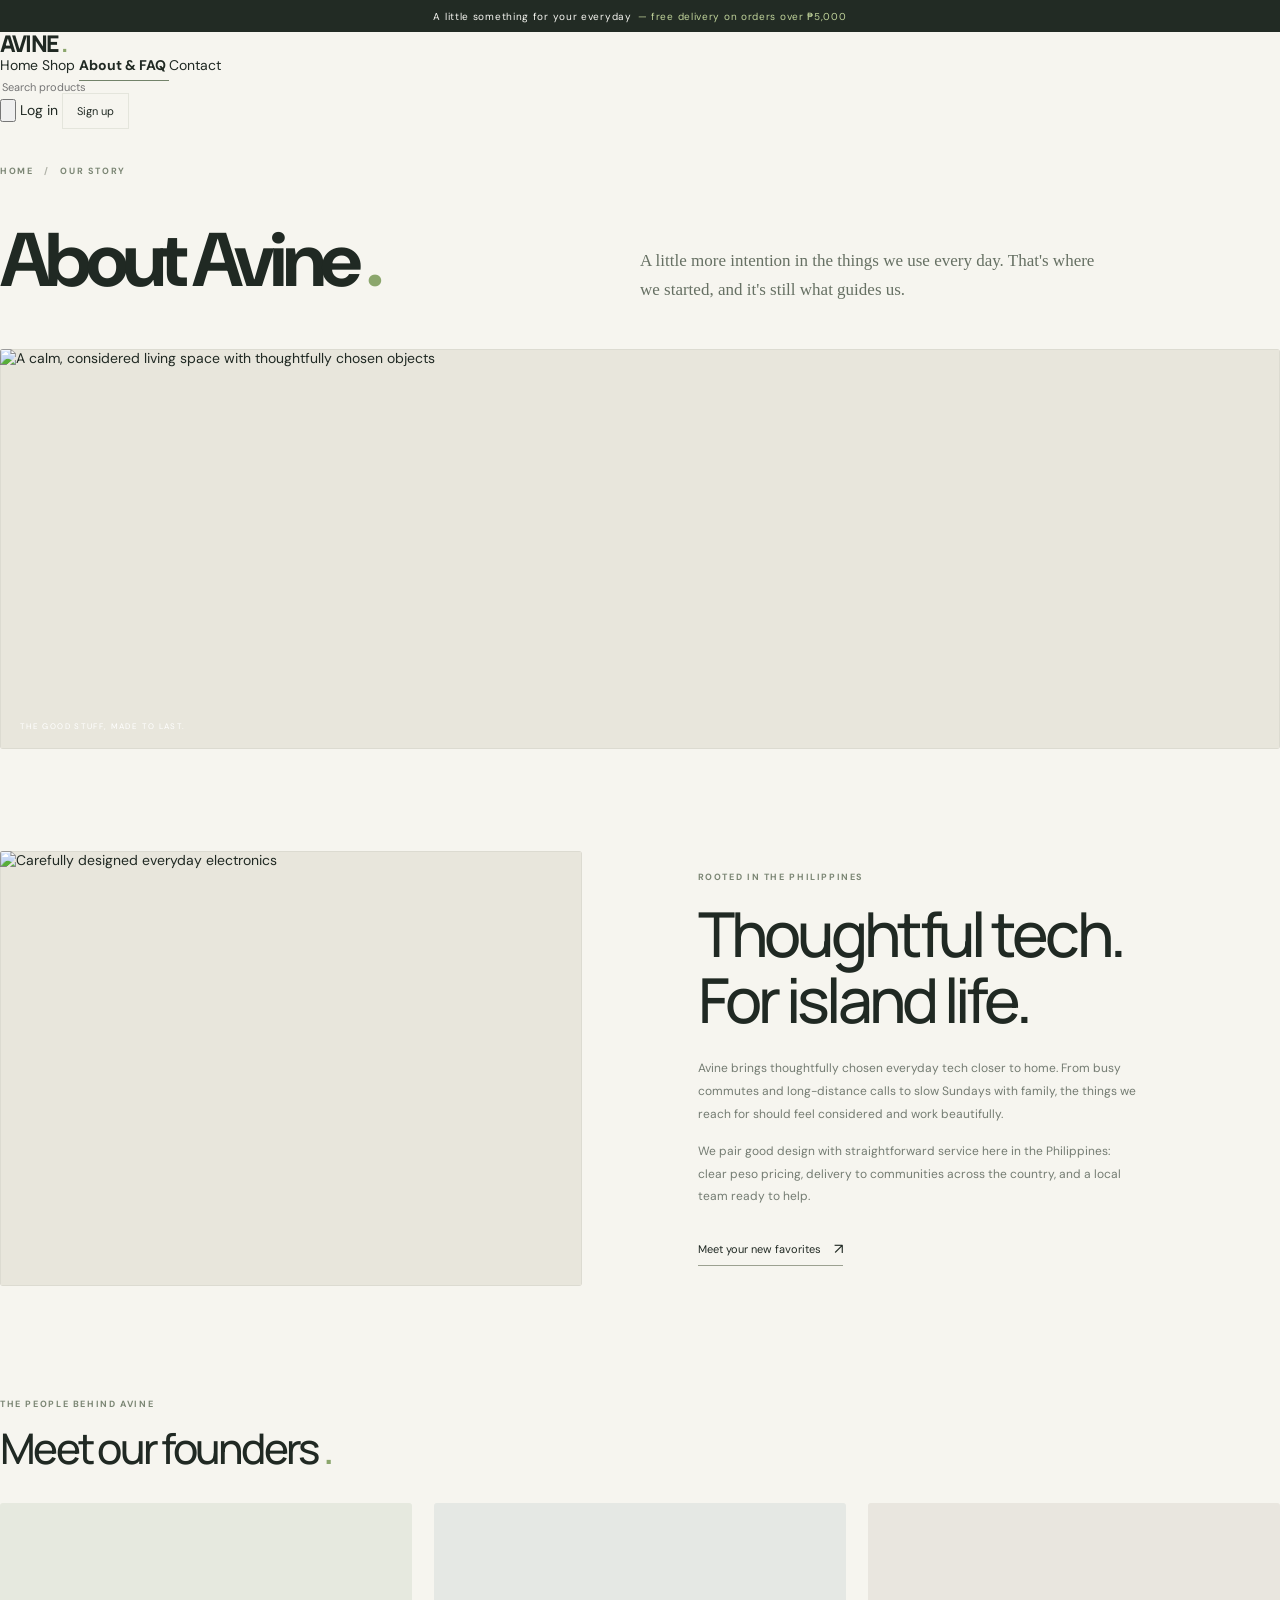
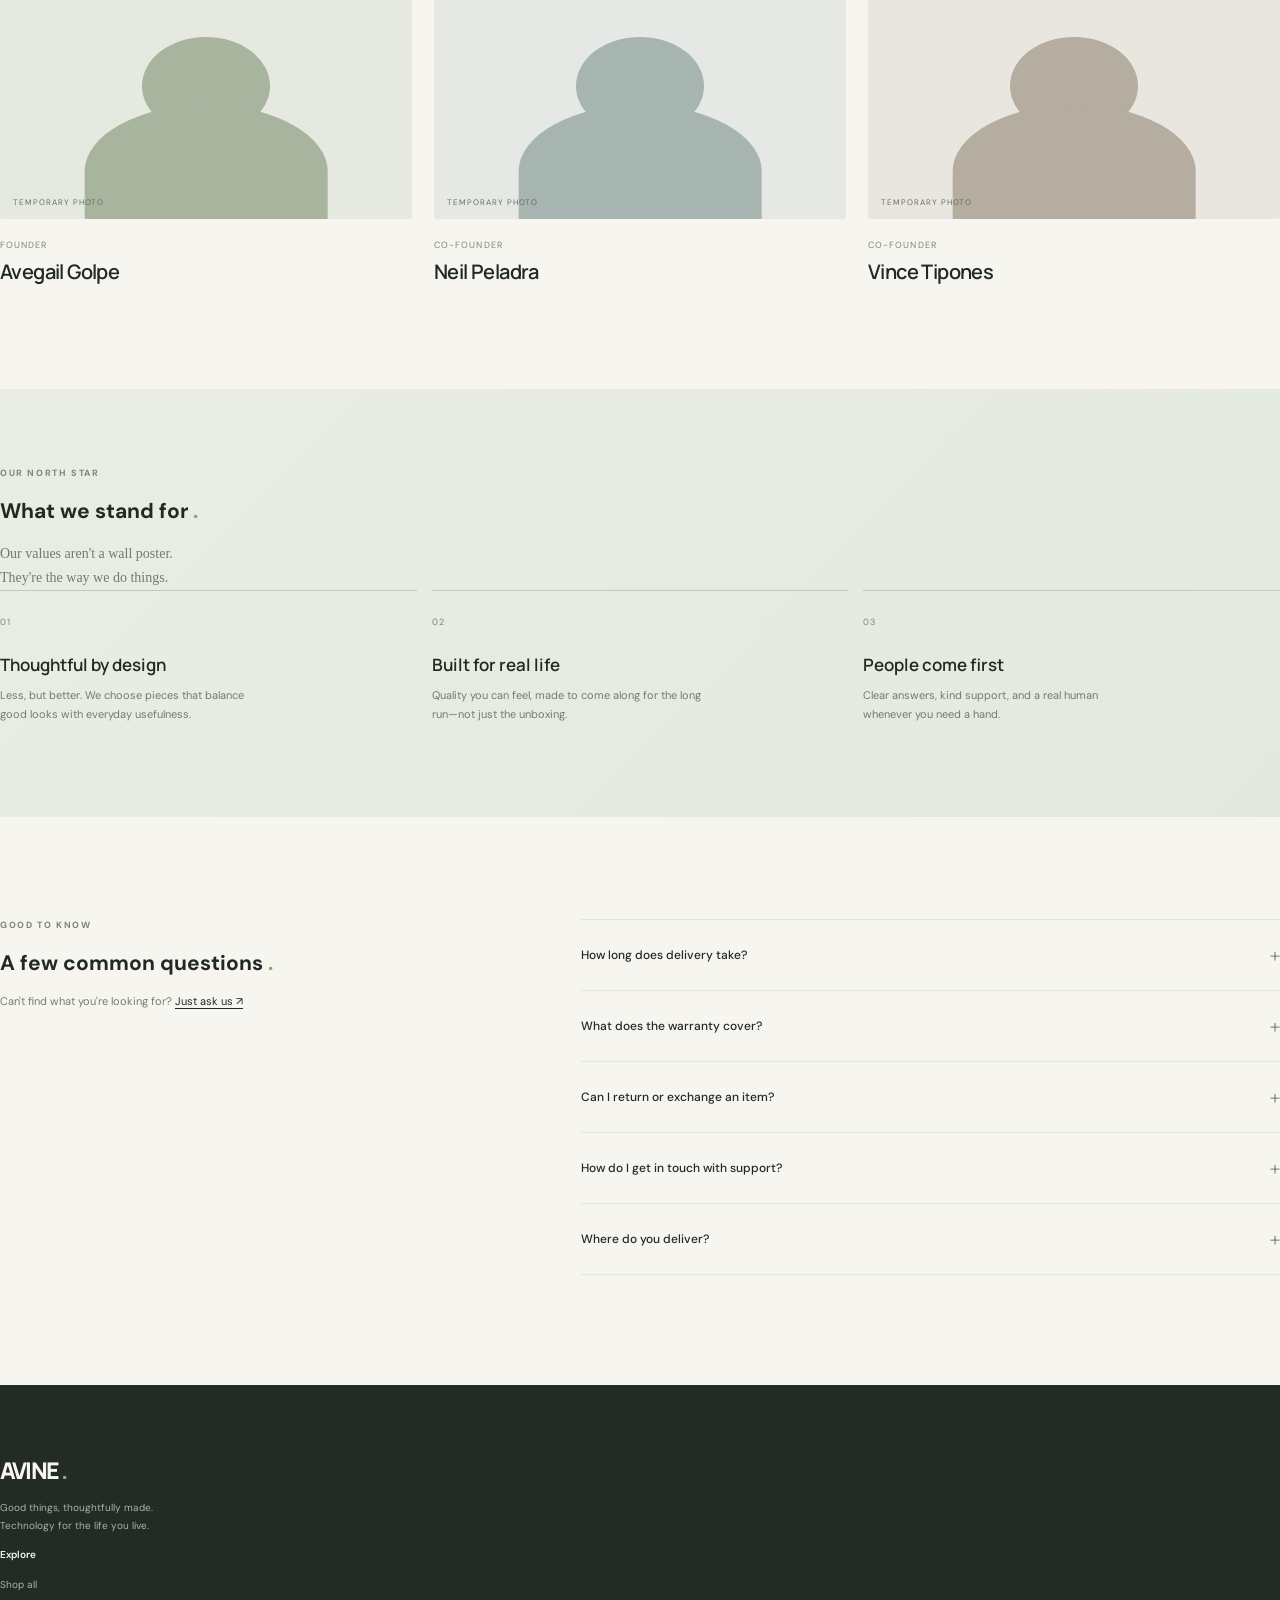
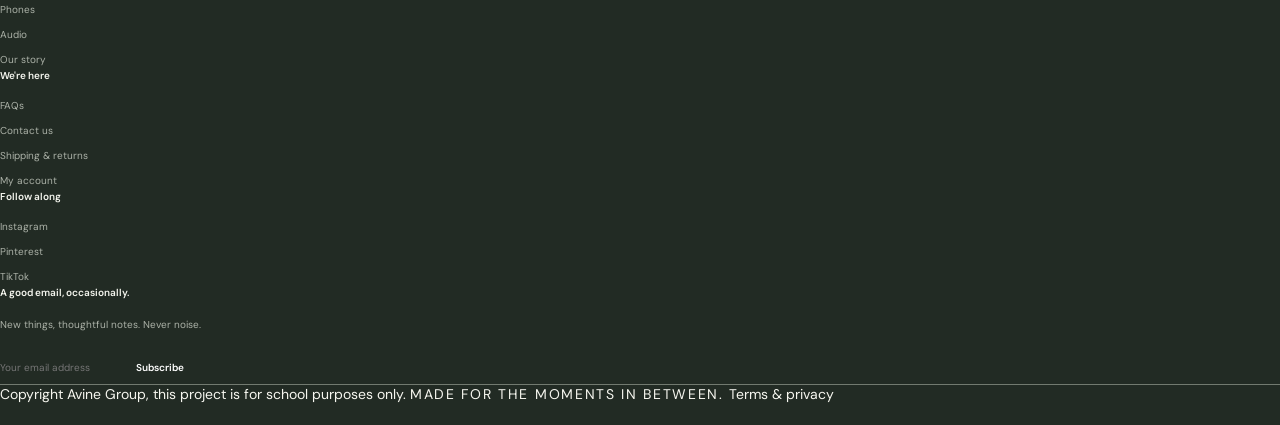
==== commit 8dca2d81: "feat: implement product search functionality and enhance footer links" ====
--- a/about-faq.html
+++ b/about-faq.html
@@ -415,9 +415,9 @@
           </div>
           <div class="footer-column footer-social">
             <h4>Follow along</h4>
-            <a href="https://www.instagram.com/"> Instagram ↗ </a>
-            <a href="https://www.pinterest.com/"> Pinterest ↗ </a>
-            <a href="https://www.tiktok.com/"> TikTok ↗ </a>
+            <a href="https://www.instagram.com/"> Instagram </a>
+            <a href="https://www.pinterest.com/"> Pinterest </a>
+            <a href="https://www.tiktok.com/"> TikTok </a>
           </div>
           <div class="footer-newsletter">
             <h4>A good email, occasionally.</h4>
@@ -430,7 +430,7 @@
                 required=""
                 type="email"
               />
-              <button aria-label="Subscribe">↗</button>
+              <button type="submit">Subscribe</button>
             </form>
           </div>
         </div>
@@ -446,6 +446,7 @@
       </div>
     </footer>
     <div aria-live="polite" class="toast" role="status"></div>
+    <!-- FAQ disclosures use native <details>; this page only needs shared site behavior. -->
     <script src="script.js"></script>
   </body>
 </html>
--- a/styles.css
+++ b/styles.css
@@ -76,6 +76,72 @@
   background: transparent;
   padding: 4px;
   cursor: pointer;
+}
+.search-form {
+  position: relative;
+}
+.search-suggestions {
+  position: absolute;
+  z-index: 30;
+  top: calc(100% + 10px);
+  right: 0;
+  width: max(100%, 260px);
+  max-width: min(320px, calc(100vw - 24px));
+  max-height: 340px;
+  overflow-y: auto;
+  padding: 5px;
+  border: 1px solid var(--line);
+  background: var(--surface);
+  color: var(--ink);
+  box-shadow: 0 12px 32px rgb(28 33 30 / 14%);
+}
+.search-suggestions[hidden] {
+  display: none;
+}
+.search-suggestion {
+  display: flex;
+  width: 100%;
+  align-items: center;
+  justify-content: space-between;
+  gap: 12px;
+  padding: 10px;
+  border: 0;
+  background: transparent;
+  color: inherit;
+  text-align: left;
+  cursor: pointer;
+}
+.search-suggestion:hover,
+.search-suggestion:focus-visible,
+.search-suggestion[aria-selected="true"] {
+  outline: 0;
+  background: var(--paper);
+}
+.search-suggestion-details {
+  display: grid;
+  gap: 3px;
+  min-width: 0;
+}
+.search-suggestion-details strong {
+  overflow: hidden;
+  font-size: 11px;
+  font-weight: 600;
+  text-overflow: ellipsis;
+  white-space: nowrap;
+}
+.search-suggestion-details small,
+.search-suggestion-price {
+  color: var(--muted);
+  font-size: 9px;
+}
+.search-suggestion-price {
+  flex-shrink: 0;
+}
+.search-suggestions-empty {
+  margin: 0;
+  padding: 11px 10px;
+  color: var(--muted);
+  font-size: 10px;
 }
 .search-form svg,
 .cart-link svg,
@@ -471,7 +537,8 @@
   border: 0;
   background: none;
   color: white;
-  font-size: 16px;
+  font-size: 10px;
+  font-weight: 600;
   cursor: pointer;
 }
 .footer-bottom span:nth-child(2) {
@@ -2590,6 +2657,14 @@
 .dark .search-form {
   border-color: var(--line);
 }
+.dark .search-suggestions {
+  box-shadow: 0 12px 32px rgb(0 0 0 / 30%);
+}
+.dark .search-suggestion:hover,
+.dark .search-suggestion:focus-visible,
+.dark .search-suggestion[aria-selected="true"] {
+  background: var(--surface);
+}
 .dark .announcement {
   background: #101612;
   color: #edf1e9;
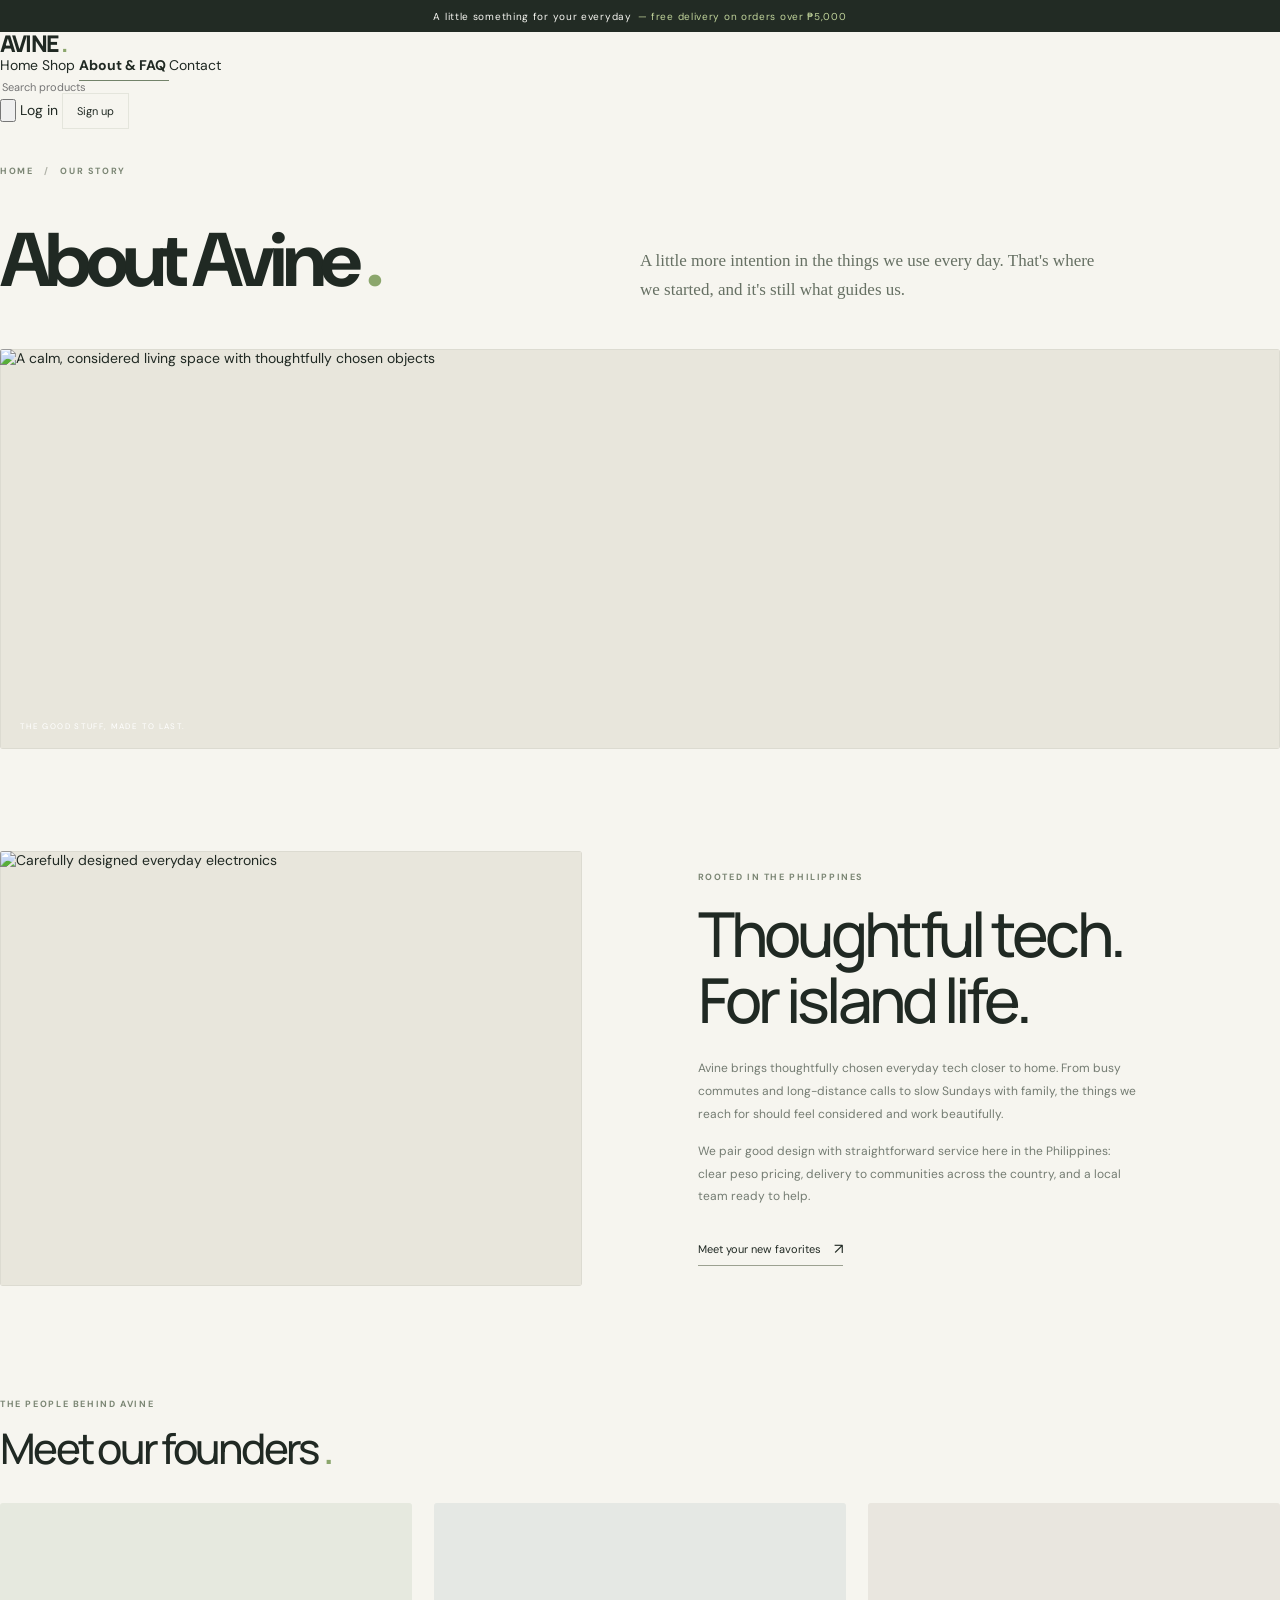
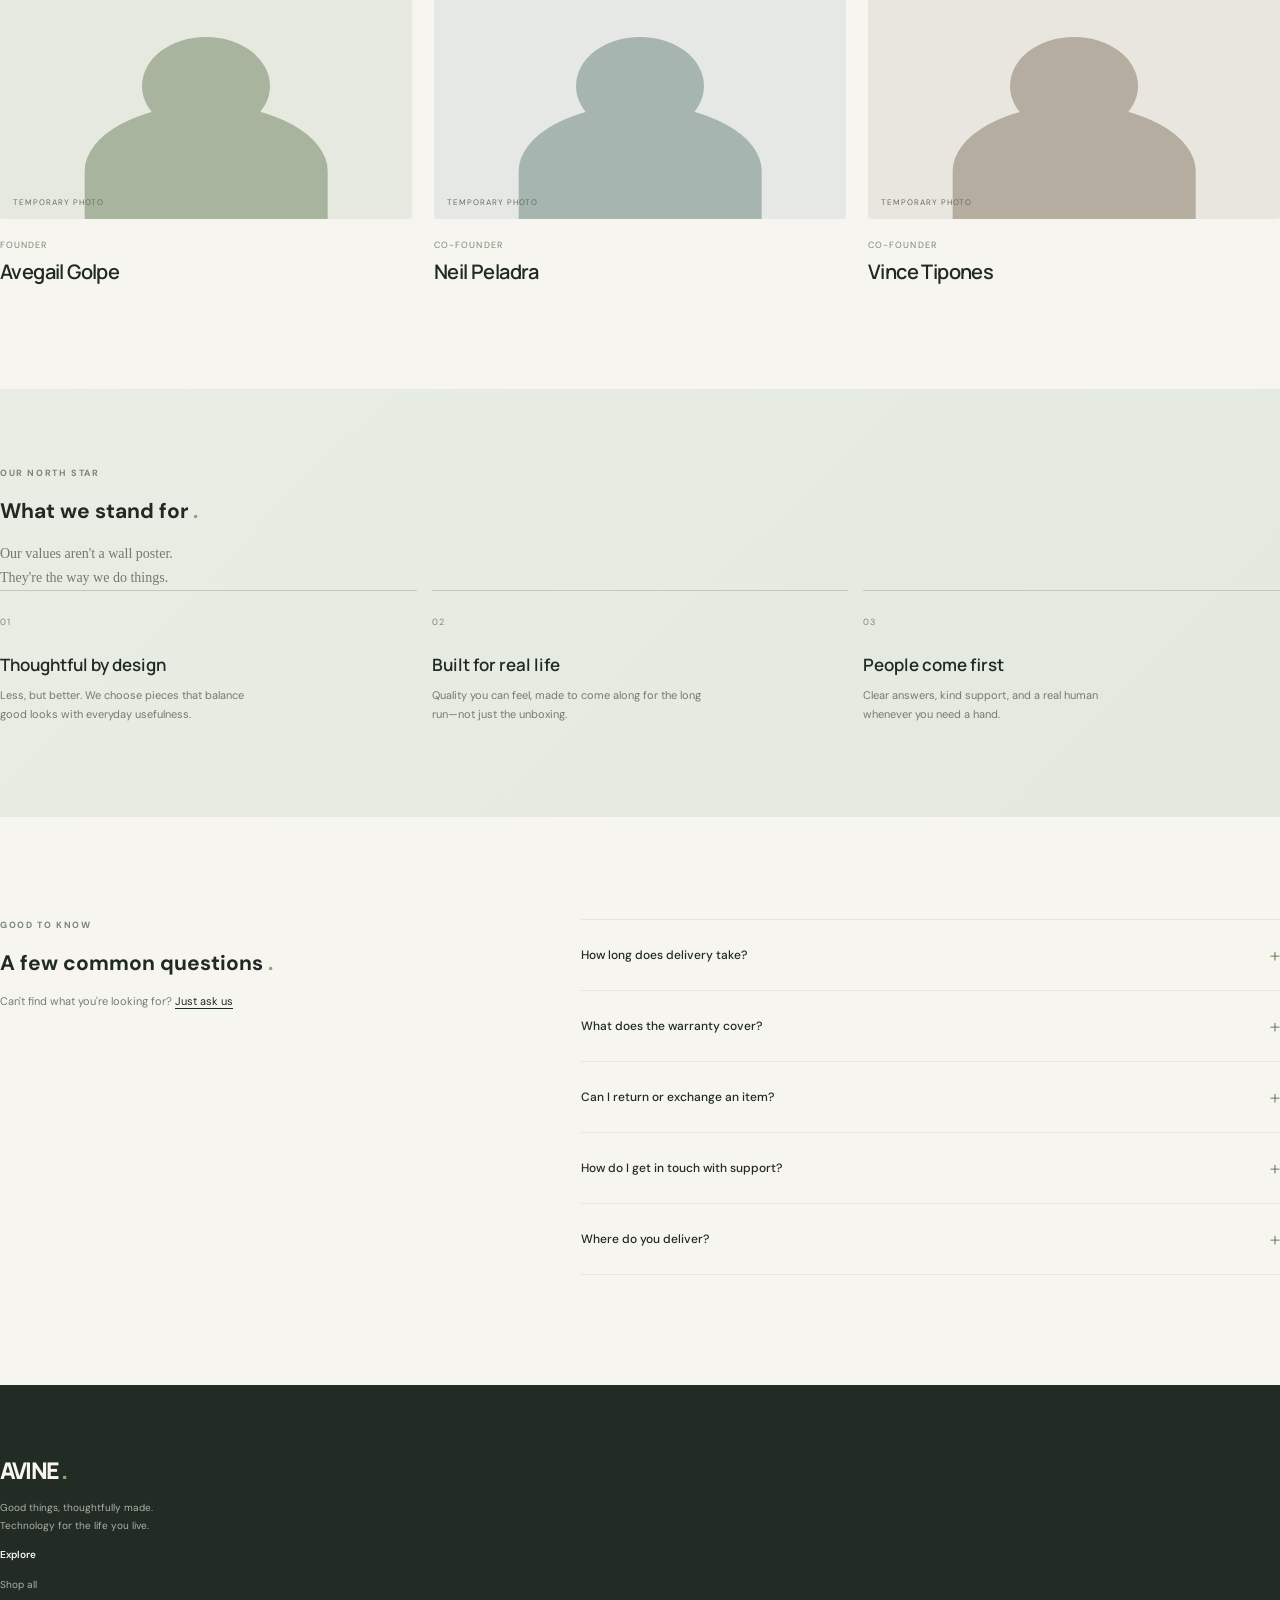
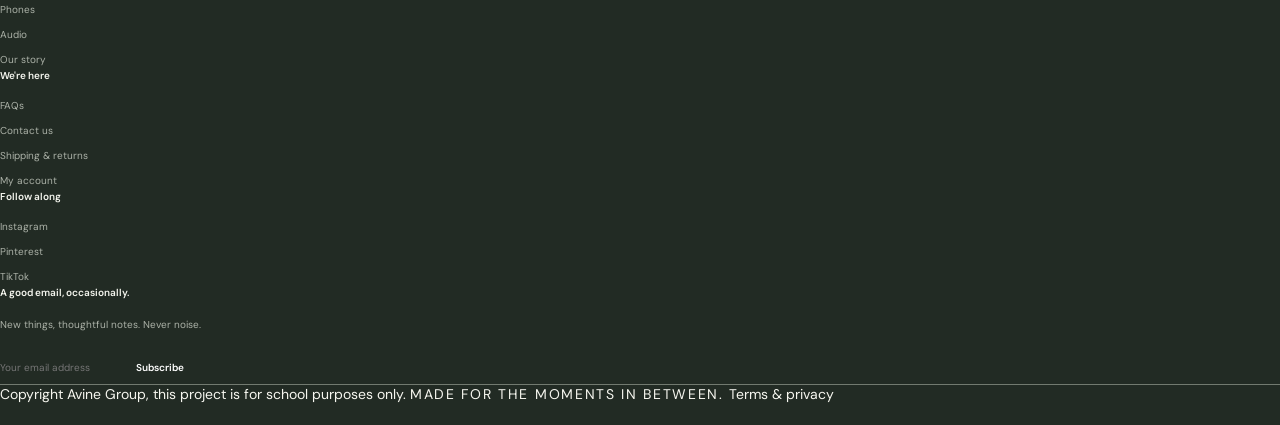
==== commit 21de2434: "Refine text and styles in HTML and CSS; add comments in JavaScript for clarity" ====
--- a/about-faq.html
+++ b/about-faq.html
@@ -1,3 +1,18 @@
+<!--
+  AVINE E-Commerce Website
+  Developed by: Avegail Golpe, Neil Peladra, Vince Tipones
+  Course: IT ELEC 3 - Web Systems and Technologies
+  Academic Year: 2026-2027
+
+  Code Ownership:
+  This project was developed for academic purposes.
+  The website structure, design, and functionality were created
+  and customized for the AVINE project.
+
+  External libraries, frameworks, fonts, and icons remain the
+  property of their respective owners.
+-->
+
 <!doctype html>
 <html class="scroll-smooth" lang="en-PH">
   <head>
@@ -313,7 +328,7 @@
           </h2>
           <p>
             Can't find what you're looking for?
-            <a href="contact.html"> Just ask us ↗ </a>
+            <a href="contact.html"> Just ask us</a>
           </p>
         </div>
         <div class="faq-list">
--- a/styles.css
+++ b/styles.css
@@ -1340,6 +1340,15 @@
   color: var(--muted);
   margin: 0 0 24px;
 }
+.quick-modal .quantity-control {
+  width: 104px;
+  border: 0;
+  display: flex;
+  justify-content: space-between;
+  align-items: center;
+  height: 36px;
+  margin-bottom: 13px;
+}
 .quantity-control {
   width: 104px;
   border: 1px solid var(--line);
@@ -2435,7 +2444,6 @@
 }
 .quick-image {
   background-color: #f0f0e9;
-  background-blend-mode: multiply;
 }
 .quick-modal .modal-close {
   width: 34px;
@@ -3236,6 +3244,14 @@
   padding-top: 43px;
   padding-bottom: 90px;
 }
+body[data-page="checkout"] {
+  display: flex;
+  min-height: 100vh;
+  flex-direction: column;
+}
+body[data-page="checkout"] > .commerce-page {
+  flex: 1;
+}
 .commerce-page > .eyebrow {
   margin-bottom: 34px;
 }
@@ -3292,6 +3308,9 @@
 }
 .cart-item > .quantity-control {
   grid-column: 2;
+}
+.cart-item .quantity-control {
+  border: 0;
 }
 .quantity-control {
   display: flex;
@@ -3351,8 +3370,28 @@
   display: flex;
   align-items: center;
   justify-content: center;
+  padding: 0 16px;
+  border: 0;
+  background: #222b24;
+  color: #fff;
+  cursor: pointer;
   margin: 17px 0 12px;
   font-size: 10px;
+  font-weight: 600;
+  transition:
+    background 0.2s,
+    transform 0.2s;
+}
+.cart-summary > .button[hidden] {
+  display: none;
+}
+.cart-summary > .button:hover {
+  transform: translateY(-2px);
+  background: #39483b;
+}
+.cart-summary > .button:focus-visible {
+  outline: 2px solid #8ba66c;
+  outline-offset: 3px;
 }
 .cart-summary .cart-clear {
   display: block;
@@ -3493,10 +3532,25 @@
   margin-bottom: 0;
 }
 .checkout-form > .button {
+  display: inline-flex;
+  width: 100%;
   min-height: 48px;
+  align-items: center;
+  justify-content: center;
+  padding: 0 20px;
   border: 0;
+  background: #222b24;
+  color: #fff;
   cursor: pointer;
   font-size: 10px;
+  font-weight: 600;
+  transition:
+    background 0.2s,
+    transform 0.2s;
+}
+.checkout-form > .button:hover {
+  transform: translateY(-2px);
+  background: #39483b;
 }
 .checkout-fields-row {
   display: grid;
@@ -3559,6 +3613,13 @@
 .dark .account-card {
   background: #202823;
   border-color: #39443b;
+}
+.dark .cart-summary > .button {
+  background: #c7d9ad;
+  color: #182019;
+}
+.dark .cart-summary > .button:hover {
+  background: #d7e5c6;
 }
 .dark .profile-form input,
 .dark .checkout-fields-row input {
